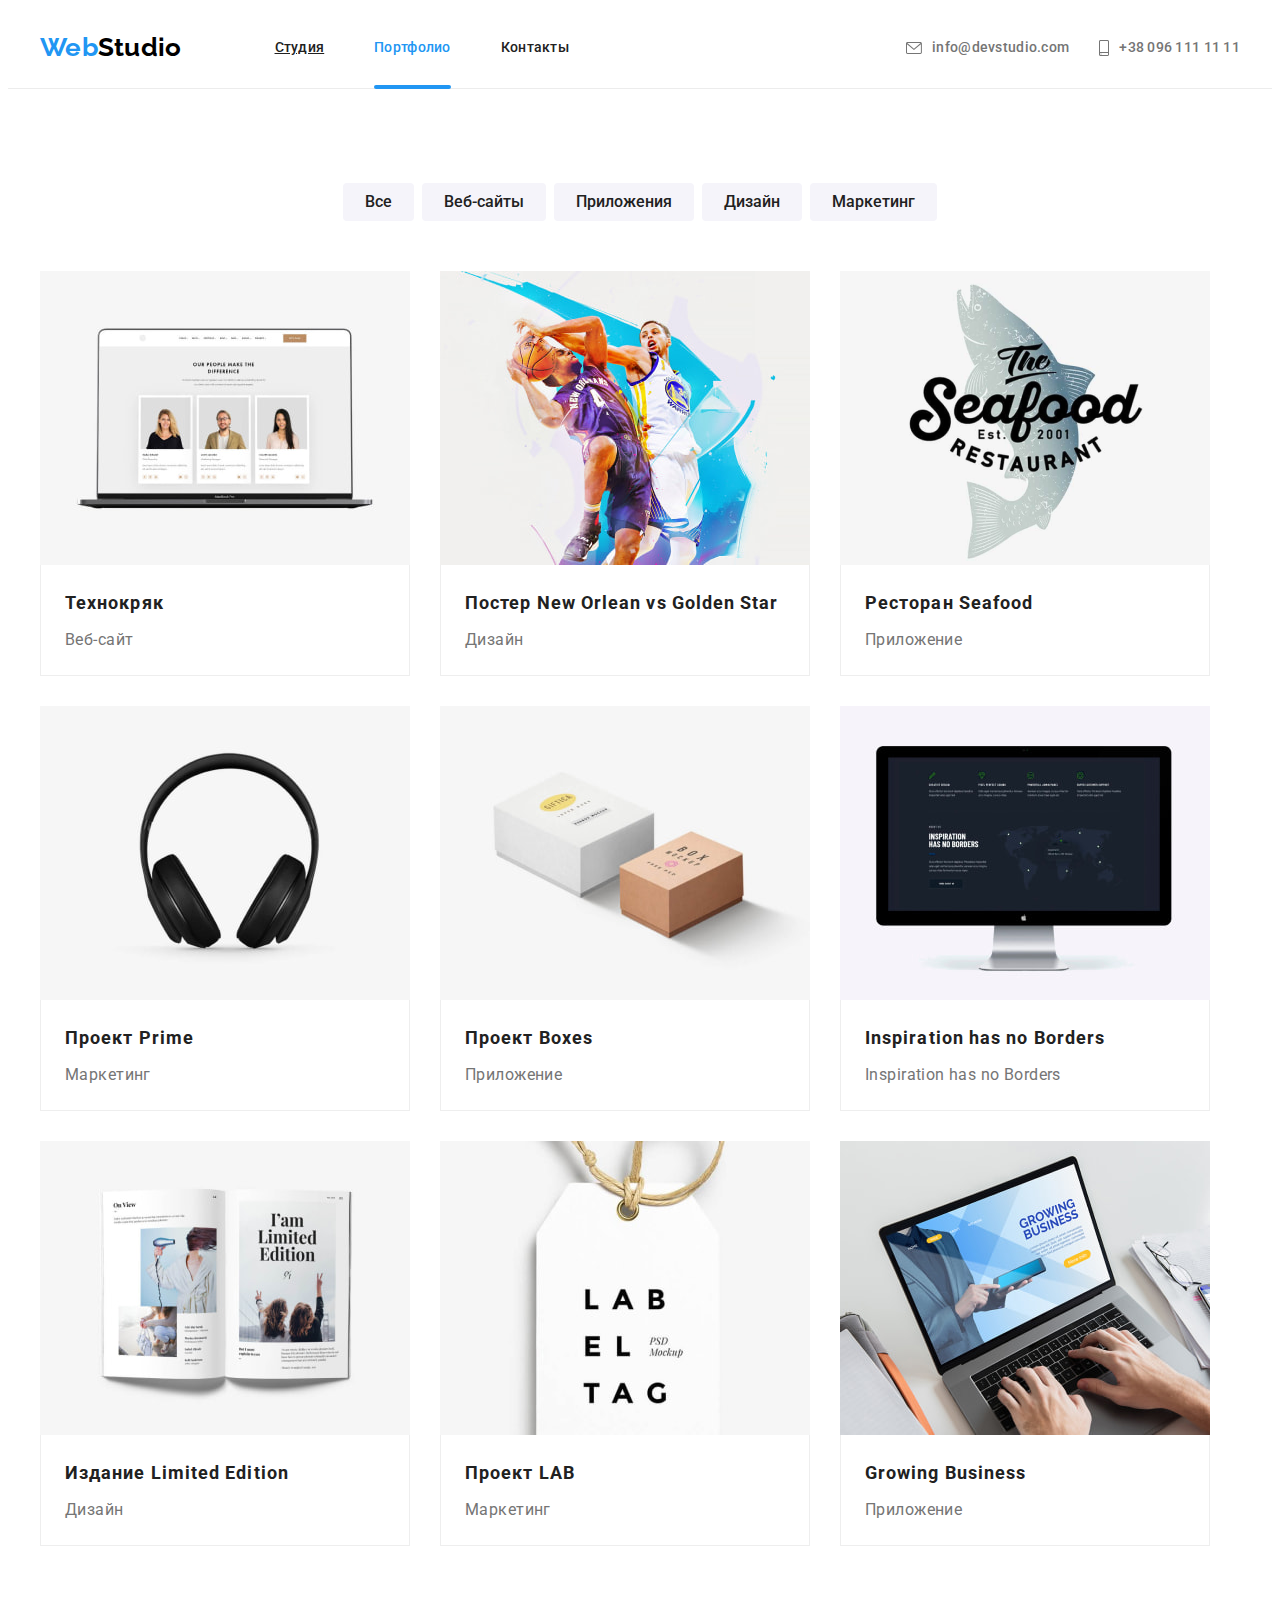
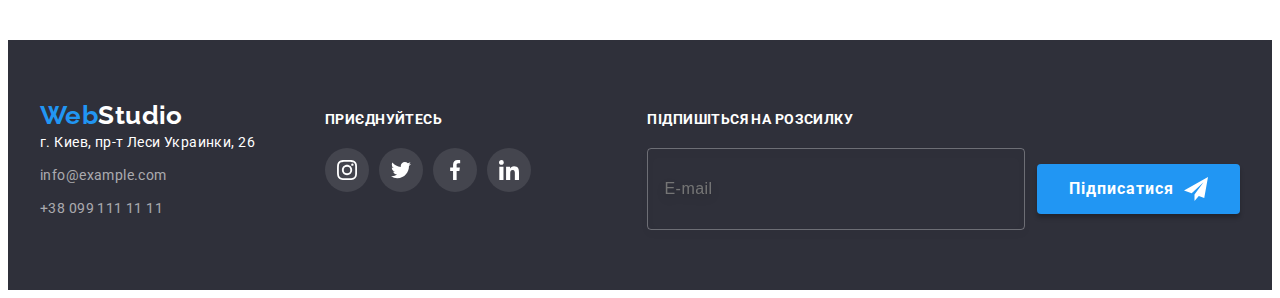
==== portfolio.html @ 0585914c "contact" ====
<!DOCTYPE html>
<html lang="ru">
  <head>
    <meta charset="UTF-8" />
    <meta http-equiv="X-UA-Compatible" content="IE=edge" />
    <meta name="viewport" content="width=device-width, initial-scale=1.0" />
    <link
      href="https://fonts.googleapis.com/css2?family=Raleway:wght@700&family=Roboto:wght@400;500;700;900&display=swap"
      rel="stylesheet"
    /><link rel="stylesheet" href="https://cdnjs.cloudflare.com/ajax/libs/modern-normalize/1.1.0/modern-normalize.min.css" integrity="sha512-wpPYUAdjBVSE4KJnH1VR1HeZfpl1ub8YT/NKx4PuQ5NmX2tKuGu6U/JRp5y+Y8XG2tV+wKQpNHVUX03MfMFn9Q==" crossorigin="anonymous" referrerpolicy="no-referrer" />
    <link rel="stylesheet" href="./css/main.min.css"/>
    <title>Портфолио</title>
  </head>
  <body>
    <!--шапка сайта-->
    <header class="header">
      <div class="header__containe container">
      <nav class="nav">
          <a href="index.html" class="logo">Web<span class="dark-logo">Studio</span></a>
  
          <ul class="list nav__list">
            <li class="nav__item">
              <a href="index.html" class="nav__link ">Студия</a>
            </li>

            <li class="nav__item">
              <a href="portfolio.html" class="nav__link link nav__link--active link">Портфолио</a>
            </li>
            <li class="nav__item">
              <a href="" class="nav__link link">Контакты</a>
            </li>
          </ul>
      </nav>
      <!--контакты-->
        <ul class="list contact">
              <li class="contact__item">
                <a href="mailto:info@devstudio.com" class="contact__link link">
                  <svg class="contact__icon mail-icon icon" width="16px" height="12px">
                      <use href="./images/icons.svg#envelope"></use>
                  </svg>
                  info@devstudio.com</a>
              </li>
              <li class="contact__item">
                <a href="tel:+380961111111" class="contact__link link">
                  <svg class="contact__icon tel-icon" width="10px" height="16px">
                      <use href="./images/icons.svg#smartphone"></use>
                  </svg>
                  +38 096 111 11 11</a>
              </li>
            </ul>
  </div>
  </header>
    <main>
      <!--меню портфолио-->
      <section class="section">
        <div class="container portfolio-container">
        <!--кнопки-->
        <ul class="list select-list">
          <li class="select-item">
            <button type="button" class="select-button">Все</button>
          </li>
          <li class="select-item">
            <button type="button" class="select-button">Веб-сайты</button>
          </li>
          <li class="select-item">
            <button type="button" class="select-button">Приложения</button>
          </li>
          <li class="select-item">
            <button type="button" class="select-button">Дизайн</button>
          </li>
          <li class="select-item">
            <button type="button" class="select-button">Маркетинг</button>
          </li>
        </ul>

        <!--скрытые заголовки-->
        <h1 class="visually-hidden">Примеры</h1>

        <!--примеры работ-->
        <ul class="list card-set portfolio-list">
          
          <li class="card-item">
             <a href="" class="link portfolio-link"> 

              <div class="portfolio-background">
            <img
              src="./images/technoquack.jpg"
              width="370"
              height="294"
              alt="веб сайт технокряк"
            />
            <div class="overlay">
              <p class="overlay-text">Ресурс предлагает комплексные предложения с разным уровнем функционала и сервисов. Все это позволит посетителю получить исчерпывающие сведения о компании или частном лице.</p>
            </div>
          </div>

            <div class="card-content">
            <h2 class="card-heading">Технокряк</h2>
            <p class="card-text">Веб-сайт</p>
          </div>
          </a>
          </li>

          <li class="card-item">
            <a href="" class="link portfolio-link"> 
              <div class="portfolio-background">
            <img
              src="./images/New-Orlean.jpg"
              width="370"
              height="294"
              alt="дизайн"
            />
            <div class="overlay">
              <p class="overlay-text">Ресурс предлагает комплексные предложения с разным уровнем функционала и сервисов. Все это позволит посетителю получить исчерпывающие сведения о компании или частном лице.</p>
            </div>
          </div>
            <div class="card-content">
            <h2 class="card-heading">Постер New Orlean vs Golden Star</h2>
            <p class="card-text">Дизайн</p>
            </div>
          </a>
          </li>

          <li class="card-item">
            <a href="" class="link portfolio-link">
              <div class="portfolio-background"> 
            <img
              src="./images/Seafood.png"
              width="370"
              height="294"
              alt="приложение"
            />
            <div class="overlay">
              <p class="overlay-text">Ресурс предлагает комплексные предложения с разным уровнем функционала и сервисов. Все это позволит посетителю получить исчерпывающие сведения о компании или частном лице.</p>
            </div>
          </div>
            <div class="card-content">
            <h2 class="card-heading">Ресторан Seafood</h2>
            <p class="card-text">Приложение</p>
          </div>
          </a>
          </li>

          <li class="card-item">
            <a href="" class="link portfolio-link">
              <div class="portfolio-background">
            <img
              src="./images/Prime.jpg"
              width="370"
              height="294"
              alt="проект-маркетинг"
            />
            <div class="overlay">
              <p class="overlay-text">Ресурс предлагает комплексные предложения с разным уровнем функционала и сервисов. Все это позволит посетителю получить исчерпывающие сведения о компании или частном лице.</p>
            </div>
          </div>
            <div class="card-content">
            <h2 class="card-heading">Проект Prime</h2>
            <p class="card-text">Маркетинг</p>
          </div>
          </a>
          </li>

          <li class="card-item">
            <a href="" class="link portfolio-link">
              <div class="portfolio-background">
            <img
              src="./images/Boxes.jpg"
              width="370"
              height="294"
              alt="дизан-проект"
            />
            <div class="overlay">
              <p class="overlay-text">Ресурс предлагает комплексные предложения с разным уровнем функционала и сервисов. Все это позволит посетителю получить исчерпывающие сведения о компании или частном лице.</p>
            </div>
          </div>
            <div class="card-content">
            <h2 class="card-heading">Проект Boxes</h2>
            <p class="card-text">Приложение</p>
          </div>
          </a>
          </li>

          <li class="card-item">
            <a href="" class="link portfolio-link">
              <div class="portfolio-background">
            <img
              src="./images/Inspiration.jpg"
              width="370"
              height="294"
              alt="веб-сайт"
            />
            <div class="overlay">
              <p class="overlay-text">Ресурс предлагает комплексные предложения с разным уровнем функционала и сервисов. Все это позволит посетителю получить исчерпывающие сведения о компании или частном лице.</p>
            </div>
          </div>
            <div class="card-content">
            <h2 class="card-heading">Inspiration has no Borders</h2>
            <p class="card-text">Inspiration has no Borders</p>
          </div>
          </a>
          </li>

          <li class="card-item">
            <a href="" class="link portfolio-link">
              <div class="portfolio-background">
            <img
              src="./images/Limited-Edition.jpg"
              width="370"
              height="294"
              alt="дизайн"
            />
            <div class="overlay">
              <p class="overlay-text">Ресурс предлагает комплексные предложения с разным уровнем функционала и сервисов. Все это позволит посетителю получить исчерпывающие сведения о компании или частном лице.</p>
            </div>
          </div>
            <div class="card-content">
            <h2 class="card-heading">Издание Limited Edition</h2>
            <p class="card-text">Дизайн</p>
          </div>
          </a>
          </li>

          <li class="card-item">
            <a href="" class="link portfolio-link">
              <div class="portfolio-background">
            <img
              src="./images/LAB.jpg"
              width="370"
              height="294"
              alt="маркетинг"
            />
            <div class="overlay">
              <p class="overlay-text">Ресурс предлагает комплексные предложения с разным уровнем функционала и сервисов. Все это позволит посетителю получить исчерпывающие сведения о компании или частном лице.</p>
            </div>
          </div>
            <div class="card-content">
            <h2 class="card-heading">Проект LAB</h2>
            <p class="card-text">Маркетинг</p>
          </div>
          </a>
          </li>

          <li class="card-item">
            <a href="" class="link portfolio-link">
              <div class="portfolio-background">
            <img
              src="./images/Business.jpg"
              width="370"
              height="294"
              alt="бизнес-план"
            />
            <div class="overlay">
              <p class="overlay-text">Ресурс предлагает комплексные предложения с разным уровнем функционала и сервисов. Все это позволит посетителю получить исчерпывающие сведения о компании или частном лице.</p>
            </div>
          </div>
            <div class="card-content">
            <h2 class="card-heading">Growing Business</h2>
            <p class="card-text">Приложение</p>
          </div>
          </a>
          </li>
        </ul>
      </div>
      
      </section>
    </main>
    <!--подвал-->
    <footer class="footer">
      <div class="container">
          <ul class="list footer__list">
              <li class="footer__item">
              <a href="index.html" class="logo">Web<span class="white">Studio</span></a>
      
      
              <address class="address">
                <ul class="list footer-contacts" id="contacts">
                  <li class="footer-contacts__item">
                    <a
                      href="https://goo.gl/maps/6LCePJ9uV5C26gQX8"
                      target="_blank"
                      rel="noreferrer noopener"
                      class="link footer-contacts__link street"
                    >
                      г. Киев, пр-т Леси Украинки, 26
                    </a>
                  </li>
                  <li class="footer-contacts__item">
                    <a href="mailto:info@example.com" class="link footer-contacts__link"
                      >info@example.com</a
                    >
                  </li>
                  <li class="footer-contacts__item">
                    <a href="tel:+380991111111" class="link footer-contacts__link"
                      >+38 099 111 11 11</a
                    >
                  </li>
                </ul>
              </address>
            </li>
      
          <li class="subscription footer__item">
              <h3 class="subscription__follow">приєднуйтесь</h3>
      
              <ul class="list social-list">
                <li class="social-list__item">
                  <a href="javascript:;" target="_blank" class="link social-link-icon">
                    <svg class="social-icon" width="20px" height="20px">
                      <use href="./images/icons.svg#instagram"></use>
                    </svg>
                  </a>
                </li>
      
                <li class="social-list__item">
                  <a href="javascript:;" target="_blank" class="link social-link-icon">
                    <svg class="social-icon" width="20px" height="20px">
                      <use href="./images/icons.svg#twitter"></use>
                    </svg>
                  </a>
                </li>
      
                <li class="social-list__item">
                  <a href="javascript:;" target="_blank" class="link social-link-icon">
                    <svg class="social-icon" width="20px" height="20px">
                      <use href="./images/icons.svg#facebook"></use>
                    </svg>
                  </a>
                </li>
      
                <li class="social-list__item">
                  <a href="javascript:;" target="_blank" class="link social-link-icon">
                    <svg class="social-icon" width="20px" height="20px">
                      <use href="./images/icons.svg#linkedin"></use>
                    </svg>
                  </a>
                </li>
              </ul>
            </li>
      <!--форма футер-->
      <li class="subscription footer__item">
        <p class="subscription__follow">Підпишіться на розсилку</p>
      
        <form class="subscribe-form">
          <input
            class="subscribe-form__input"
            type="email"
            name="email"
            id="email"
            placeholder="E-mail"
            required
          />
      
          <button type="button" class="hero-button">
            <span class="span-subscribe"> Підписатися</span>
            <svg class="social-icon" width="24px" height="24px">
              <use href="./images/icons.svg#icon-footer-send"></use>
            </svg>
          </button>
        </form>
      </li>
          </ul>
      </div>
      </footer>
  </body>
</html>
---- css/main.min.css ----
:root{--card-item: 1;--card-set-gap: 30px}.visually-hidden{position:absolute;white-space:nowrap;width:1px;height:1px;overflow:hidden;border:0;padding:0;clip:rect(0 0 0 0);-webkit-clip-path:inset(50%);clip-path:inset(50%);margin:-1px}body{color:#757575;font-family:"Roboto",sans-serif;font-style:normal;font-size:14px;letter-spacing:.03em;line-height:1.71}.no-scroll{overflow:hidden}h1,h2,h3,h4,p{margin:0}ul,ol{padding:0;margin:0}img{display:block;max-width:100%;height:auto}.link{text-decoration:none;color:currentColor}.list{list-style:none}.hero-button{min-width:200px;display:-webkit-box;display:-ms-flexbox;display:flex;-webkit-box-pack:center;-ms-flex-pack:center;justify-content:center;-webkit-box-align:center;-ms-flex-align:center;align-items:center;margin:0 auto;cursor:pointer;color:#fff;background-color:#2196f3;font-family:inherit;font-weight:700;font-size:16px;line-height:1.9;letter-spacing:.06em;border-radius:4px;-webkit-box-shadow:0px 4px 4px 0px rgba(0,0,0,.25);box-shadow:0px 4px 4px 0px rgba(0,0,0,.25);border:none;padding:10px 32px;-webkit-transition-property:color,background-color;transition-property:color,background-color;-webkit-transition-duration:250ms;transition-duration:250ms;-webkit-transition-timing-function:cubic-bezier(0.4, 0, 0.2, 1);transition-timing-function:cubic-bezier(0.4, 0, 0.2, 1)}.hero-button:hover,.hero-button:focus{background-color:#188ce8}.select-button{cursor:pointer;font-family:inherit;background-color:#f5f4fa;color:#212121;border:none;font-weight:500;font-size:16px;line-height:1.6;border-radius:4px;padding:6px 22px;-webkit-transition-property:color,background-color,-webkit-box-shadow;transition-property:color,background-color,-webkit-box-shadow;transition-property:color,background-color,box-shadow;transition-property:color,background-color,box-shadow,-webkit-box-shadow;-webkit-transition-duration:250ms;transition-duration:250ms;-webkit-transition-timing-function:cubic-bezier(0.4, 0, 0.2, 1);transition-timing-function:cubic-bezier(0.4, 0, 0.2, 1)}.select-button:hover,.select-button:focus{background-color:#2196f3;color:#fff}.select-list{display:-webkit-box;display:-ms-flexbox;display:flex;-webkit-box-pack:center;-ms-flex-pack:center;justify-content:center;gap:8px;margin-bottom:50px}.list.select-list{margin-bottom:50px}.select-button:hover,.select-button:focus{background-color:#2196f3;color:#fff;-webkit-box-shadow:0px 3px 1px rgba(0,0,0,.1),0px 1px 2px rgba(0,0,0,.08),0px 2px 2px rgba(0,0,0,.12);box-shadow:0px 3px 1px rgba(0,0,0,.1),0px 1px 2px rgba(0,0,0,.08),0px 2px 2px rgba(0,0,0,.12)}.card-set{gap:var(--card-set-gap);display:-webkit-box;display:-ms-flexbox;display:flex;-ms-flex-wrap:wrap;flex-wrap:wrap}@media screen and (min-width: 768px){.card-set{--card-item: 2}}@media screen and (min-width: 1200px){.card-set{--card-item: 3}}.card-set__item{-ms-flex-preferred-size:calc((100% - (var(--card-item) - 1)*var(--card-set-gap))/var(--card-item));flex-basis:calc((100% - (var(--card-item) - 1)*var(--card-set-gap))/var(--card-item))}.container{margin-left:auto;margin-right:auto;width:100%;padding-left:15px;padding-right:15px}@media screen and (min-width: 480px){.container{width:480px}}@media screen and (min-width: 768px){.container{width:768px}}@media screen and (min-width: 1200px){.container{width:1200px}}.footer.social-link-icon{fill:#fff}.logo{color:#2196f3;font-family:"Raleway",cursive;font-weight:700;font-size:26px;line-height:1.2;text-decoration:none;display:-webkit-box;display:-ms-flexbox;display:flex}.header .logo{margin-right:93px}.dark-logo{color:#000}.white{color:#fff}.register-checkbox:checked+.register-icon .register-icon-uncheck{opacity:1;-webkit-transition:opacity 500ms ease-out,visibility 500ms ease-out;transition:opacity 500ms ease-out,visibility 500ms ease-out}.register-icon-uncheck{-webkit-transition:fill 250ms cubic-bezier(0.4, 0, 0.2, 1);transition:fill 250ms cubic-bezier(0.4, 0, 0.2, 1)}.register-icon-check{opacity:0;visibility:hidden;-webkit-transition:opacity 500ms ease-out,visibility 500ms ease-out;transition:opacity 500ms ease-out,visibility 500ms ease-out}.register-checkbox:checked+.register-icon .register-icon-check{opacity:1;visibility:visible}.register-checkbox:hover+.register-icon .register-icon-uncheck,.register-checkbox:focus+.register-icon .register-icon-uncheck{fill:#2196f3}.close-btn:hover .modal-btn-icon,.close-btn:focus .modal-btn-icon{fill:#2196f3}.register-form-agreement-link{color:#2196f3}.backdrop.is-hidden{opacity:0;visibility:hidden;pointer-events:none}.backdrop{position:fixed;top:0;left:0;z-index:1000;display:-webkit-box;display:-ms-flexbox;display:flex;-webkit-box-align:center;-ms-flex-align:center;align-items:center;-webkit-box-pack:center;-ms-flex-pack:center;justify-content:center;width:100%;height:100%;background-color:rgba(0,0,0,.2);opacity:1;visibility:visible;pointer-events:initial;-webkit-transition:opacity 500ms ease-out,visibility 500ms ease-out;transition:opacity 500ms ease-out,visibility 500ms ease-out}.modal{position:relative;width:528px;height:581px;padding:40px;background-color:#fff;-webkit-box-shadow:0px 1px 3px rgba(0,0,0,.12),0px 1px 1px rgba(0,0,0,.14),0px 2px 1px rgba(0,0,0,.2);box-shadow:0px 1px 3px rgba(0,0,0,.12),0px 1px 1px rgba(0,0,0,.14),0px 2px 1px rgba(0,0,0,.2);border-radius:4px;-webkit-transition:-webkit-transform 500ms ease-out;transition:-webkit-transform 500ms ease-out;transition:transform 500ms ease-out;transition:transform 500ms ease-out, -webkit-transform 500ms ease-out}.backdrop.is-hidden .modal{-webkit-transform:scale(0);transform:scale(0)}.close-btn{position:absolute;top:8px;right:8px;display:-webkit-box;display:-ms-flexbox;display:flex;-webkit-box-pack:center;-ms-flex-pack:center;justify-content:center;-webkit-box-align:center;-ms-flex-align:center;align-items:center;width:30px;height:30px;padding:0;border-radius:50%;border:1px solid rgba(0,0,0,.1);background-color:rgba(0,0,0,0);cursor:pointer}.backdrop.is-hidden{opacity:0;visibility:hidden;pointer-events:none}.register-form-title{font-weight:700;line-height:1.15;text-align:center;color:#212121;margin-bottom:12px;font-size:20px}.form-label{font-size:12px;line-height:1.1666666667;letter-spacing:.01em;color:#757575;-webkit-box-orient:vertical;-webkit-box-direction:normal;-ms-flex-direction:column;flex-direction:column;gap:4px;margin-bottom:10px;display:-webkit-box;display:-ms-flexbox;display:flex}.form-fild{position:relative}.form-input{height:40px;width:100%;padding-left:42px;border-radius:4px;border:1px solid rgba(33,33,33,.2);outline:none;cursor:pointer;-webkit-transition-property:border;transition-property:border;-webkit-transition-duration:250ms;transition-duration:250ms;-webkit-transition-timing-function:cubic-bezier(0.4, 0, 0.2, 1);transition-timing-function:cubic-bezier(0.4, 0, 0.2, 1)}.form-input:hover,.form-input:focus{border:1px solid #2196f3}.form-input:hover+.form-icon,.form-input:focus+.form-icon{fill:#2196f3}.form-fild:hover input,.form-fild:focus input{border:1px solid #2196f3}.form-fild:focus-within .form-icon,.form-fild:hover .form-icon{fill:#2196f3}.form-icon{position:absolute;top:50%;left:16px;-webkit-transform:translateY(-50%);transform:translateY(-50%);-webkit-transition:fill 250ms cubic-bezier(0.4, 0, 0.2, 1);transition:fill 250ms cubic-bezier(0.4, 0, 0.2, 1)}.test{margin-bottom:20px}.form-fild-comment textarea{resize:none;width:100%;height:120px;border:1px solid rgba(33,33,33,.2);border-radius:4px}.form-fild-comment{display:-webkit-box;display:-ms-flexbox;display:flex;-webkit-box-orient:vertical;-webkit-box-direction:normal;-ms-flex-direction:column;flex-direction:column;text-align:left;-webkit-transition-property:border;transition-property:border;-webkit-transition-duration:250ms;transition-duration:250ms;-webkit-transition-timing-function:cubic-bezier(0.4, 0, 0.2, 1);transition-timing-function:cubic-bezier(0.4, 0, 0.2, 1)}.form-fild-comment:focus .call-back-comment,.form-fild-comment:hover .call-back-comment{border:1px solid #2196f3}.call-back-comment{padding:12px 16px}.form-fild-comment textarea::-webkit-input-placeholder{font-style:normal;font-weight:400;font-size:12px;line-height:1.16;letter-spacing:.01em;color:rgba(117,117,117,.5)}.form-fild-comment textarea::-moz-placeholder{font-style:normal;font-weight:400;font-size:12px;line-height:1.16;letter-spacing:.01em;color:rgba(117,117,117,.5)}.form-fild-comment textarea:-ms-input-placeholder{font-style:normal;font-weight:400;font-size:12px;line-height:1.16;letter-spacing:.01em;color:rgba(117,117,117,.5)}.form-fild-comment textarea::-ms-input-placeholder{font-style:normal;font-weight:400;font-size:12px;line-height:1.16;letter-spacing:.01em;color:rgba(117,117,117,.5)}.form-fild-comment textarea::placeholder{font-style:normal;font-weight:400;font-size:12px;line-height:1.16;letter-spacing:.01em;color:rgba(117,117,117,.5)}.register-form-agreement{display:-webkit-box;display:-ms-flexbox;display:flex;-webkit-box-align:center;-ms-flex-align:center;align-items:center;-webkit-box-pack:center;-ms-flex-pack:center;justify-content:center;gap:8px;margin-bottom:30px;cursor:pointer}.section{padding-top:94px;padding-bottom:94px}.nav{display:-webkit-box;display:-ms-flexbox;display:flex;-webkit-box-align:center;-ms-flex-align:center;align-items:center;color:#212121}.nav__list{display:-webkit-box;display:-ms-flexbox;display:flex;-webkit-box-align:center;-ms-flex-align:center;align-items:center;gap:50px}@media(max-width: 767.98px){.nav__list{display:none}}.nav__link{display:-webkit-box;display:-ms-flexbox;display:flex;color:#212121;padding-top:32px;padding-bottom:32px;-webkit-transition-property:color;transition-property:color;-webkit-transition-duration:250ms;transition-duration:250ms;-webkit-transition-timing-function:cubic-bezier(0.4, 0, 0.2, 1);transition-timing-function:cubic-bezier(0.4, 0, 0.2, 1)}.nav__link:hover,.nav__link:focus{color:#2196f3}.nav__link--active{color:#2196f3;position:relative}.nav__link--active::after{content:"";position:absolute;left:0;bottom:-1px;display:block;width:100%;height:4px;border-radius:2px;background-color:#2196f3}.social-list{display:-webkit-box;display:-ms-flexbox;display:flex;-webkit-box-align:center;-ms-flex-align:center;align-items:center;-webkit-box-pack:center;-ms-flex-pack:center;justify-content:center;gap:10px}.social-link-icon{display:-webkit-box;display:-ms-flexbox;display:flex;-webkit-box-pack:center;-ms-flex-pack:center;justify-content:center;-webkit-box-align:center;-ms-flex-align:center;align-items:center;border-radius:50%;background-color:rgba(255,255,255,.1);width:44px;height:44px;-webkit-transition-property:background-color;transition-property:background-color;-webkit-transition-duration:250ms;transition-duration:250ms;-webkit-transition-timing-function:cubic-bezier(0.4, 0, 0.2, 1);transition-timing-function:cubic-bezier(0.4, 0, 0.2, 1)}.footer .social-icon{fill:#fff}.social-icon{fill:#afb1b8;-webkit-transition-property:fill;transition-property:fill;-webkit-transition-duration:250ms;transition-duration:250ms;-webkit-transition-timing-function:cubic-bezier(0.4, 0, 0.2, 1);transition-timing-function:cubic-bezier(0.4, 0, 0.2, 1)}.social-link-icon:hover .social-icon,.social-link-icon:focus .social-icon{fill:#fff}.social-link-icon:hover,.social-link-icon:focus{background-color:#2196f3}.section-title{font-weight:700;font-size:36px;line-height:1.17;text-align:center;color:#212121;margin-bottom:50px}.footer-social-title{font-style:normal;font-weight:700;font-size:14px;line-height:1.14;letter-spacing:.03em;text-transform:uppercase;color:#fff;margin-bottom:20px}.contact{margin-left:auto}@media(max-width: 767.98px){.contact{display:none}}@media screen and (min-width: 1200px){.contact{display:-webkit-inline-box;display:-ms-inline-flexbox;display:inline-flex}}@media screen and (min-width: 1200px){.contact__item:not(:last-child){margin-right:var(--card-set-gap)}}@media(min-width: 768px)and (max-width: 1199.98px){.contact__item{margin-bottom:10px}}.contact__link{display:-webkit-box;display:-ms-flexbox;display:flex;margin-left:auto;-webkit-transition:color,250ms,cubic-bezier(0.4, 0, 0.2, 1),250ms;transition:color,250ms,cubic-bezier(0.4, 0, 0.2, 1),250ms}@media(max-width: 1199.98px){.contact__link{font-weight:500;font-size:12px;line-height:1.16;letter-spacing:.02em}}@media screen and (min-width: 1200px){.contact__link{padding-top:32px;padding-bottom:32px}}.contact__link:hover,.contact__link:focus{color:#2196f3}.contact__icon{display:block;content:"";-ms-flex-item-align:center;align-self:center;fill:currentColor;margin-right:10px}.header{font-weight:500;line-height:1.14;letter-spacing:.02em;border-bottom:1px solid #ececec}@media(max-width: 767.98px){.header{position:relative}}@media screen and (min-width: 768px){.header__containe{display:-webkit-box;display:-ms-flexbox;display:flex;-webkit-box-align:center;-ms-flex-align:center;align-items:center}}.we-do{padding-top:0}@media(max-width: 1199.98px){.we-do{display:none}}.we-do__list{--card-item: 3}.we-do-list__item{position:relative}.we-do-list__text{position:absolute;z-index:1;bottom:0;left:0;right:0;width:100%;display:-webkit-box;display:-ms-flexbox;display:flex;-webkit-box-align:center;-ms-flex-align:center;align-items:center;-webkit-box-pack:center;-ms-flex-pack:center;justify-content:center;padding:27px;background-color:rgba(47,48,58,.8)}.we-do-list__title{line-height:1.14;font-weight:700;text-align:center;text-transform:uppercase;color:#fff}.about__card-icon{display:-webkit-box;display:-ms-flexbox;display:flex;padding:25px 100px;border-radius:4px;background-color:#f5f4fa;margin-bottom:var(--card-set-gap);-webkit-box-align:center;-ms-flex-align:center;align-items:center;-webkit-box-pack:center;-ms-flex-pack:center;justify-content:center;border:none}.about__list{display:-webkit-box;display:-ms-flexbox;display:flex;-ms-flex-wrap:wrap;flex-wrap:wrap;gap:30px}@media screen and (min-width: 768px){.about__list{--card-item: 2}}@media screen and (min-width: 1200px){.about__list{--card-item: 4}}@media screen and (min-width: 478px){.about__item{width:450px}}@media screen and (min-width: 768px){.about__item{width:354px}}@media screen and (min-width: 1200px){.about__item{width:270px}}.about__title{font-weight:700;font-size:14px;line-height:1.14;text-transform:uppercase;color:#212121;margin-bottom:10px;letter-spacing:.03em}@media(max-width: 767.98px){.about__title{text-align:center}}.about__text{font-weight:400;letter-spacing:.03em;line-height:1.7}.card-text{font-size:16px;line-height:1.88}.card-heading{font-style:normal;font-weight:700;font-size:18px;line-height:2;letter-spacing:.06em;color:#212121;margin-bottom:4px}.card-content{padding:20px 24px;border:1px solid #eee;border-top:none}.clients__list{--card-item: 6}@media screen and (min-width: 478px){.clients__list{--card-item: 2}}@media screen and (min-width: 768px){.clients__list{--card-item: 3}}.clients__link{cursor:pointer;display:-webkit-box;display:-ms-flexbox;display:flex;-webkit-box-pack:center;-ms-flex-pack:center;justify-content:center;-webkit-box-align:center;-ms-flex-align:center;align-items:center;height:92px;padding:16px;border:1px solid #afb1b8;fill:#afb1b8;border-radius:4px;-webkit-transition-property:border,fill;transition-property:border,fill;-webkit-transition-duration:250ms;transition-duration:250ms;-webkit-transition-timing-function:cubic-bezier(0.4, 0, 0.2, 1);transition-timing-function:cubic-bezier(0.4, 0, 0.2, 1)}@media screen and (min-width: 478px){.clients__link{width:210px}}@media screen and (min-width: 768px){.clients__link{width:226px}}@media screen and (min-width: 1200px){.clients__link{width:170px}}.clients__link:hover,.clients__link:focus{border:1px solid #2196f3;fill:#2196f3}.footer{background-color:#2f303a;padding-top:60px;padding-bottom:60px}.footer.social-link-icon{color:#fff;-webkit-transition:background-color 250ms cubic-bezier(0.4, 0, 0.2, 1);transition:background-color 250ms cubic-bezier(0.4, 0, 0.2, 1)}@media(max-width: 767.98px){.footer{text-align:center}}@media screen and (max-width: 767px){.footer__list{display:-webkit-box;display:-ms-flexbox;display:flex;-webkit-box-orient:vertical;-webkit-box-direction:normal;-ms-flex-direction:column;flex-direction:column;gap:60px}}@media(min-width: 768px)and (max-width: 1199.98px){.footer__list{display:-webkit-box;display:-ms-flexbox;display:flex;-ms-flex-wrap:wrap;flex-wrap:wrap;-webkit-box-orient:horizontal;-webkit-box-direction:normal;-ms-flex-direction:row;flex-direction:row;gap:60px;-webkit-box-pack:center;-ms-flex-pack:center;justify-content:center}}@media screen and (min-width: 1200px){.footer__list{display:-webkit-box;display:-ms-flexbox;display:flex;gap:70px;-webkit-box-align:baseline;-ms-flex-align:baseline;align-items:baseline}}@media screen and (min-width: 1200px){.footer__item:last-child{margin-left:auto}}.footer__logo{margin-bottom:20px;display:-webkit-box;display:-ms-flexbox;display:flex}@media(max-width: 1199.98px){.footer__logo{-webkit-box-pack:center;-ms-flex-pack:center;justify-content:center;margin-right:0}}.address{color:rgba(255,255,255,.6);font-style:inherit}.street{font-style:normal;color:#fff}.street:hover,.street:focus{color:#2196f3}@media(min-width: 768px)and (max-width: 1199.98px){.footer-contacts{text-align:center}}.footer-contacts__item:not(:last-child){margin-bottom:9px}.footer-contacts__link{-webkit-transition:color 250ms cubic-bezier(0.4, 0, 0.2, 1);transition:color 250ms cubic-bezier(0.4, 0, 0.2, 1)}.footer-contacts__link:hover,.footer-contacts__link:focus{color:#2196f3}.subscription__follow{display:block;font-style:normal;font-weight:700;font-size:14px;line-height:1.14;letter-spacing:.03em;text-transform:uppercase;color:#fff;margin-bottom:20px}@media(max-width: 1199.98px){.subscription__follow{text-align:center}}.subscribe-form{display:block;-webkit-box-align:center;-ms-flex-align:center;align-items:center}@media screen and (min-width: 1200px){.subscribe-form{display:-webkit-box;display:-ms-flexbox;display:flex}}.subscribe-form__input{height:50px;font-weight:400;font-size:16px;line-height:1.25;-webkit-box-align:center;-ms-flex-align:center;align-items:center;letter-spacing:.03em;color:#fff;padding-top:15px;padding-left:16px;padding-bottom:15px;border:none;border:1px solid rgba(255,255,255,.3);-webkit-filter:drop-shadow(0px 4px 4px rgba(0, 0, 0, 0.15));filter:drop-shadow(0px 4px 4px rgba(0, 0, 0, 0.15));border-radius:4px;background-color:inherit;-webkit-transition:border-color 250ms cubic-bezier(0.4, 0, 0.2, 1);transition:border-color 250ms cubic-bezier(0.4, 0, 0.2, 1);border-radius:4px;transition:border-color 250ms cubic-bezier(0.4, 0, 0.2, 1)}@media screen and (min-width: 480px){.subscribe-form__input{width:100%;margin-bottom:20px}}@media screen and (min-width: 480px){.subscribe-form__input{width:450px;margin-bottom:20px}}@media(min-width: 768px)and (max-width: 1199.98px){.subscribe-form__input{width:450px}}@media screen and (min-width: 1200px){.subscribe-form__input{width:358px;margin-bottom:0;margin-right:12px}}.subscribe-form__input:hover,.subscribe-form__input:focus{border-color:#2196f3}.subscribe-form__icon{display:block;margin-left:10px}.span-subscribe{margin-right:10px}.header{font-weight:500;line-height:1.14;letter-spacing:.02em;border-bottom:1px solid #ececec}@media(max-width: 767.98px){.header{position:relative}}@media screen and (min-width: 768px){.header__containe{display:-webkit-box;display:-ms-flexbox;display:flex;-webkit-box-align:center;-ms-flex-align:center;align-items:center}}.hero{max-width:1600px;margin-left:auto;margin-right:auto;display:-webkit-box;display:-ms-flexbox;display:flex;background-color:#2f303a;padding-top:200px;padding-bottom:200px;text-align:center;background-image:-webkit-gradient(linear, left top, right top, from(rgba(47, 48, 58, 0.4)), to(rgba(47, 48, 58, 0.4))),url(../images/header-photo.jpg);background-image:linear-gradient(to right, rgba(47, 48, 58, 0.4), rgba(47, 48, 58, 0.4)),url(../images/header-photo.jpg);background-repeat:no-repeat;background-position:center;background-size:cover}.hero-title{color:#fff;font-weight:900;font-size:44px;text-transform:uppercase;line-height:1.4;text-align:center;letter-spacing:.06em;max-width:696px;margin-left:auto;margin-right:auto;margin-bottom:30px}.portfolio-link{display:-webkit-box;display:-ms-flexbox;display:flex;-webkit-box-orient:vertical;-webkit-box-direction:normal;-ms-flex-direction:column;flex-direction:column;-webkit-transition-property:-webkit-box-shadow;transition-property:-webkit-box-shadow;transition-property:box-shadow;transition-property:box-shadow, -webkit-box-shadow;-webkit-transition-duration:250ms;transition-duration:250ms;-webkit-transition-timing-function:cubic-bezier(0.4, 0, 0.2, 1);transition-timing-function:cubic-bezier(0.4, 0, 0.2, 1)}.portfolio-link:hover,.portfolio-link:focus{-webkit-box-shadow:0px 1px 1px rgba(0,0,0,.12),0px 4px 4px rgba(0,0,0,.06),1px 4px 6px rgba(0,0,0,.16);box-shadow:0px 1px 1px rgba(0,0,0,.12),0px 4px 4px rgba(0,0,0,.06),1px 4px 6px rgba(0,0,0,.16)}.portfolio-list{--card-item: 3}.portfolio-background{position:relative;overflow:hidden;-webkit-transition-duration:250ms;transition-duration:250ms;-webkit-transition-timing-function:cubic-bezier(0.4, 0, 0.2, 1);transition-timing-function:cubic-bezier(0.4, 0, 0.2, 1)}.overlay{position:absolute;top:0;left:0;display:-webkit-box;display:-ms-flexbox;display:flex;-webkit-box-align:center;-ms-flex-align:center;align-items:center;-webkit-box-pack:center;-ms-flex-pack:center;justify-content:center;width:100%;height:100%;line-height:1.6;font-size:18px;color:#fff;padding:63px 24px;-webkit-transform:translateY(100%);transform:translateY(100%);background-color:rgba(33,150,243,.9);-webkit-transition:-webkit-transform 500ms ease-in-out;transition:-webkit-transform 500ms ease-in-out;transition:transform 500ms ease-in-out;transition:transform 500ms ease-in-out, -webkit-transform 500ms ease-in-out}.portfolio-link:hover .overlay,.portfolio-link:focus .overlay{-webkit-transform:translateY(0%);transform:translateY(0%)}.team{background-color:#f5f4fa}@media screen and (min-width: 768px){.team__list{--card-item: 2}}@media screen and (min-width: 1200px){.team__list{--card-item: 4}}.team__item{background-color:#fff;border-radius:0px 0px 4px 4px;-webkit-box-shadow:0px 1px 3px rgba(0,0,0,.12),0px 1px 1px rgba(0,0,0,.14),0px 2px 1px rgba(0,0,0,.2);box-shadow:0px 1px 3px rgba(0,0,0,.12),0px 1px 1px rgba(0,0,0,.14),0px 2px 1px rgba(0,0,0,.2)}.team__content{padding:30px}.team__title{font-weight:500;letter-spacing:.03em;color:#000;margin-bottom:10px}.team__title,.team__text{font-size:16px;line-height:1.19;text-align:center;letter-spacing:.03em}.team__text{margin-bottom:16px}/*# sourceMappingURL=main.min.css.map */
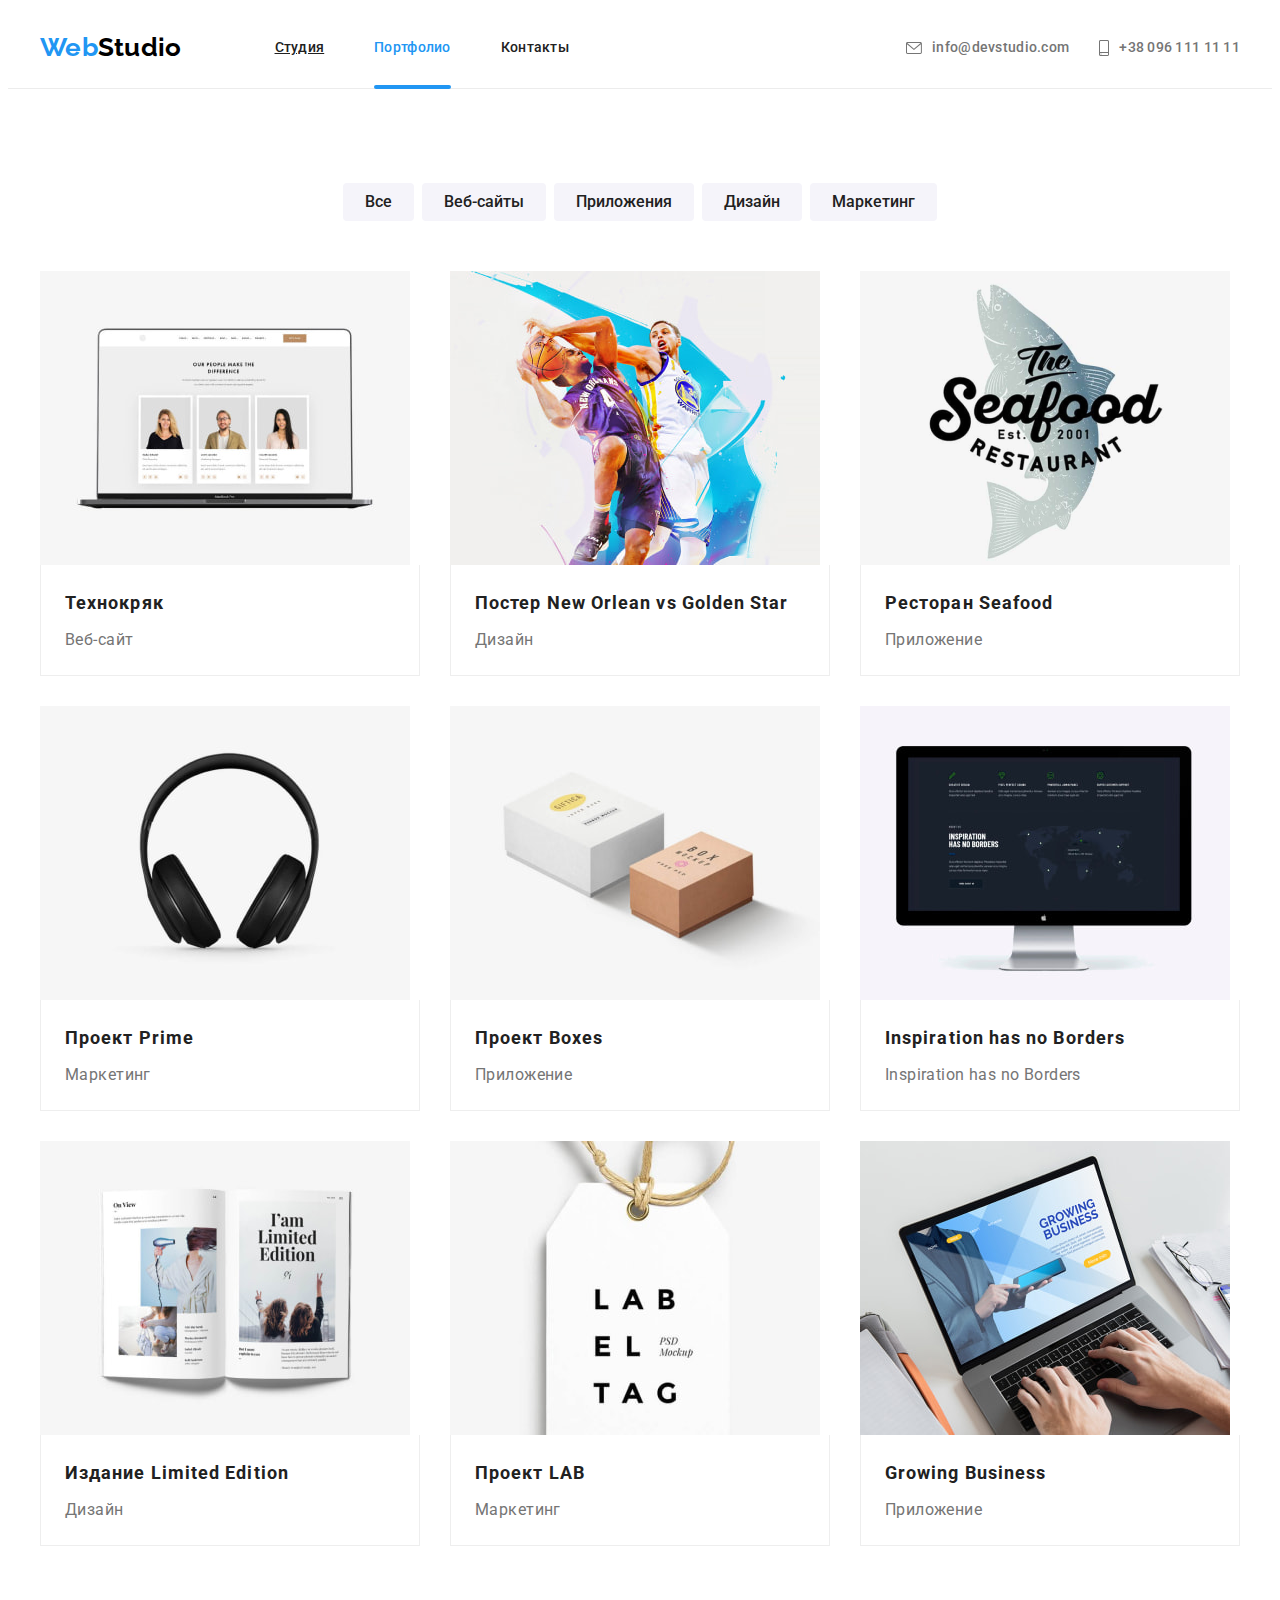
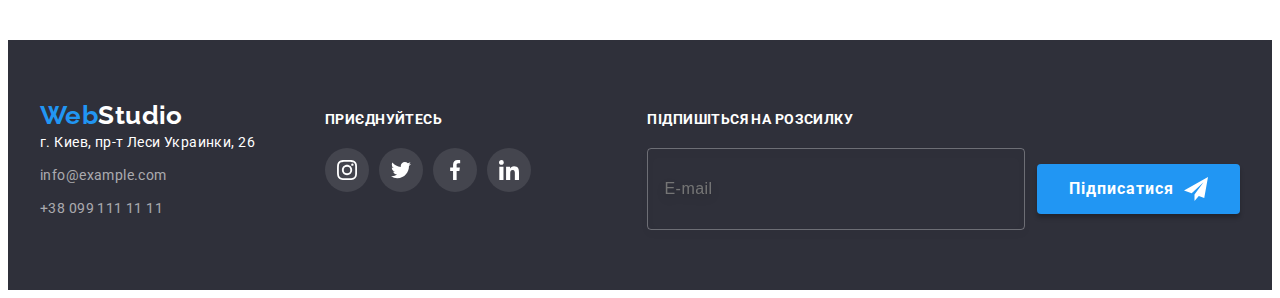
==== commit a9ae8071: "button" ====
--- a/portfolio.html
+++ b/portfolio.html
@@ -30,6 +30,28 @@
               <a href="" class="nav__link link">Контакты</a>
             </li>
           </ul>
+<!--кнопка-->
+<button
+type="button"
+class="menu-button"
+aria-expanded="false"
+aria-controls="menu-container"
+data-menu-button
+>
+<svg
+  class="menu-button__icon"
+  width="40"
+  height="40"
+  aria-label="мобильное выпадающее меню"
+>
+  <use class="icon-menu" href="./images/icons.svg#icon-menu"></use>
+  <use class="icon-cross" href="./images/icons.svg#icon-cross"></use>
+</svg>
+</button>
+
+
+
+
       </nav>
       <!--контакты-->
         <ul class="list contact">
--- a/css/main.min.css
+++ b/css/main.min.css
@@ -1 +1 @@
-:root{--card-item: 1;--card-set-gap: 30px}.visually-hidden{position:absolute;white-space:nowrap;width:1px;height:1px;overflow:hidden;border:0;padding:0;clip:rect(0 0 0 0);-webkit-clip-path:inset(50%);clip-path:inset(50%);margin:-1px}body{color:#757575;font-family:"Roboto",sans-serif;font-style:normal;font-size:14px;letter-spacing:.03em;line-height:1.71}.no-scroll{overflow:hidden}h1,h2,h3,h4,p{margin:0}ul,ol{padding:0;margin:0}img{display:block;max-width:100%;height:auto}.link{text-decoration:none;color:currentColor}.list{list-style:none}.hero-button{min-width:200px;display:-webkit-box;display:-ms-flexbox;display:flex;-webkit-box-pack:center;-ms-flex-pack:center;justify-content:center;-webkit-box-align:center;-ms-flex-align:center;align-items:center;margin:0 auto;cursor:pointer;color:#fff;background-color:#2196f3;font-family:inherit;font-weight:700;font-size:16px;line-height:1.9;letter-spacing:.06em;border-radius:4px;-webkit-box-shadow:0px 4px 4px 0px rgba(0,0,0,.25);box-shadow:0px 4px 4px 0px rgba(0,0,0,.25);border:none;padding:10px 32px;-webkit-transition-property:color,background-color;transition-property:color,background-color;-webkit-transition-duration:250ms;transition-duration:250ms;-webkit-transition-timing-function:cubic-bezier(0.4, 0, 0.2, 1);transition-timing-function:cubic-bezier(0.4, 0, 0.2, 1)}.hero-button:hover,.hero-button:focus{background-color:#188ce8}.select-button{cursor:pointer;font-family:inherit;background-color:#f5f4fa;color:#212121;border:none;font-weight:500;font-size:16px;line-height:1.6;border-radius:4px;padding:6px 22px;-webkit-transition-property:color,background-color,-webkit-box-shadow;transition-property:color,background-color,-webkit-box-shadow;transition-property:color,background-color,box-shadow;transition-property:color,background-color,box-shadow,-webkit-box-shadow;-webkit-transition-duration:250ms;transition-duration:250ms;-webkit-transition-timing-function:cubic-bezier(0.4, 0, 0.2, 1);transition-timing-function:cubic-bezier(0.4, 0, 0.2, 1)}.select-button:hover,.select-button:focus{background-color:#2196f3;color:#fff}.select-list{display:-webkit-box;display:-ms-flexbox;display:flex;-webkit-box-pack:center;-ms-flex-pack:center;justify-content:center;gap:8px;margin-bottom:50px}.list.select-list{margin-bottom:50px}.select-button:hover,.select-button:focus{background-color:#2196f3;color:#fff;-webkit-box-shadow:0px 3px 1px rgba(0,0,0,.1),0px 1px 2px rgba(0,0,0,.08),0px 2px 2px rgba(0,0,0,.12);box-shadow:0px 3px 1px rgba(0,0,0,.1),0px 1px 2px rgba(0,0,0,.08),0px 2px 2px rgba(0,0,0,.12)}.card-set{gap:var(--card-set-gap);display:-webkit-box;display:-ms-flexbox;display:flex;-ms-flex-wrap:wrap;flex-wrap:wrap}@media screen and (min-width: 768px){.card-set{--card-item: 2}}@media screen and (min-width: 1200px){.card-set{--card-item: 3}}.card-set__item{-ms-flex-preferred-size:calc((100% - (var(--card-item) - 1)*var(--card-set-gap))/var(--card-item));flex-basis:calc((100% - (var(--card-item) - 1)*var(--card-set-gap))/var(--card-item))}.container{margin-left:auto;margin-right:auto;width:100%;padding-left:15px;padding-right:15px}@media screen and (min-width: 480px){.container{width:480px}}@media screen and (min-width: 768px){.container{width:768px}}@media screen and (min-width: 1200px){.container{width:1200px}}.footer.social-link-icon{fill:#fff}.logo{color:#2196f3;font-family:"Raleway",cursive;font-weight:700;font-size:26px;line-height:1.2;text-decoration:none;display:-webkit-box;display:-ms-flexbox;display:flex}.header .logo{margin-right:93px}.dark-logo{color:#000}.white{color:#fff}.register-checkbox:checked+.register-icon .register-icon-uncheck{opacity:1;-webkit-transition:opacity 500ms ease-out,visibility 500ms ease-out;transition:opacity 500ms ease-out,visibility 500ms ease-out}.register-icon-uncheck{-webkit-transition:fill 250ms cubic-bezier(0.4, 0, 0.2, 1);transition:fill 250ms cubic-bezier(0.4, 0, 0.2, 1)}.register-icon-check{opacity:0;visibility:hidden;-webkit-transition:opacity 500ms ease-out,visibility 500ms ease-out;transition:opacity 500ms ease-out,visibility 500ms ease-out}.register-checkbox:checked+.register-icon .register-icon-check{opacity:1;visibility:visible}.register-checkbox:hover+.register-icon .register-icon-uncheck,.register-checkbox:focus+.register-icon .register-icon-uncheck{fill:#2196f3}.close-btn:hover .modal-btn-icon,.close-btn:focus .modal-btn-icon{fill:#2196f3}.register-form-agreement-link{color:#2196f3}.backdrop.is-hidden{opacity:0;visibility:hidden;pointer-events:none}.backdrop{position:fixed;top:0;left:0;z-index:1000;display:-webkit-box;display:-ms-flexbox;display:flex;-webkit-box-align:center;-ms-flex-align:center;align-items:center;-webkit-box-pack:center;-ms-flex-pack:center;justify-content:center;width:100%;height:100%;background-color:rgba(0,0,0,.2);opacity:1;visibility:visible;pointer-events:initial;-webkit-transition:opacity 500ms ease-out,visibility 500ms ease-out;transition:opacity 500ms ease-out,visibility 500ms ease-out}.modal{position:relative;width:528px;height:581px;padding:40px;background-color:#fff;-webkit-box-shadow:0px 1px 3px rgba(0,0,0,.12),0px 1px 1px rgba(0,0,0,.14),0px 2px 1px rgba(0,0,0,.2);box-shadow:0px 1px 3px rgba(0,0,0,.12),0px 1px 1px rgba(0,0,0,.14),0px 2px 1px rgba(0,0,0,.2);border-radius:4px;-webkit-transition:-webkit-transform 500ms ease-out;transition:-webkit-transform 500ms ease-out;transition:transform 500ms ease-out;transition:transform 500ms ease-out, -webkit-transform 500ms ease-out}.backdrop.is-hidden .modal{-webkit-transform:scale(0);transform:scale(0)}.close-btn{position:absolute;top:8px;right:8px;display:-webkit-box;display:-ms-flexbox;display:flex;-webkit-box-pack:center;-ms-flex-pack:center;justify-content:center;-webkit-box-align:center;-ms-flex-align:center;align-items:center;width:30px;height:30px;padding:0;border-radius:50%;border:1px solid rgba(0,0,0,.1);background-color:rgba(0,0,0,0);cursor:pointer}.backdrop.is-hidden{opacity:0;visibility:hidden;pointer-events:none}.register-form-title{font-weight:700;line-height:1.15;text-align:center;color:#212121;margin-bottom:12px;font-size:20px}.form-label{font-size:12px;line-height:1.1666666667;letter-spacing:.01em;color:#757575;-webkit-box-orient:vertical;-webkit-box-direction:normal;-ms-flex-direction:column;flex-direction:column;gap:4px;margin-bottom:10px;display:-webkit-box;display:-ms-flexbox;display:flex}.form-fild{position:relative}.form-input{height:40px;width:100%;padding-left:42px;border-radius:4px;border:1px solid rgba(33,33,33,.2);outline:none;cursor:pointer;-webkit-transition-property:border;transition-property:border;-webkit-transition-duration:250ms;transition-duration:250ms;-webkit-transition-timing-function:cubic-bezier(0.4, 0, 0.2, 1);transition-timing-function:cubic-bezier(0.4, 0, 0.2, 1)}.form-input:hover,.form-input:focus{border:1px solid #2196f3}.form-input:hover+.form-icon,.form-input:focus+.form-icon{fill:#2196f3}.form-fild:hover input,.form-fild:focus input{border:1px solid #2196f3}.form-fild:focus-within .form-icon,.form-fild:hover .form-icon{fill:#2196f3}.form-icon{position:absolute;top:50%;left:16px;-webkit-transform:translateY(-50%);transform:translateY(-50%);-webkit-transition:fill 250ms cubic-bezier(0.4, 0, 0.2, 1);transition:fill 250ms cubic-bezier(0.4, 0, 0.2, 1)}.test{margin-bottom:20px}.form-fild-comment textarea{resize:none;width:100%;height:120px;border:1px solid rgba(33,33,33,.2);border-radius:4px}.form-fild-comment{display:-webkit-box;display:-ms-flexbox;display:flex;-webkit-box-orient:vertical;-webkit-box-direction:normal;-ms-flex-direction:column;flex-direction:column;text-align:left;-webkit-transition-property:border;transition-property:border;-webkit-transition-duration:250ms;transition-duration:250ms;-webkit-transition-timing-function:cubic-bezier(0.4, 0, 0.2, 1);transition-timing-function:cubic-bezier(0.4, 0, 0.2, 1)}.form-fild-comment:focus .call-back-comment,.form-fild-comment:hover .call-back-comment{border:1px solid #2196f3}.call-back-comment{padding:12px 16px}.form-fild-comment textarea::-webkit-input-placeholder{font-style:normal;font-weight:400;font-size:12px;line-height:1.16;letter-spacing:.01em;color:rgba(117,117,117,.5)}.form-fild-comment textarea::-moz-placeholder{font-style:normal;font-weight:400;font-size:12px;line-height:1.16;letter-spacing:.01em;color:rgba(117,117,117,.5)}.form-fild-comment textarea:-ms-input-placeholder{font-style:normal;font-weight:400;font-size:12px;line-height:1.16;letter-spacing:.01em;color:rgba(117,117,117,.5)}.form-fild-comment textarea::-ms-input-placeholder{font-style:normal;font-weight:400;font-size:12px;line-height:1.16;letter-spacing:.01em;color:rgba(117,117,117,.5)}.form-fild-comment textarea::placeholder{font-style:normal;font-weight:400;font-size:12px;line-height:1.16;letter-spacing:.01em;color:rgba(117,117,117,.5)}.register-form-agreement{display:-webkit-box;display:-ms-flexbox;display:flex;-webkit-box-align:center;-ms-flex-align:center;align-items:center;-webkit-box-pack:center;-ms-flex-pack:center;justify-content:center;gap:8px;margin-bottom:30px;cursor:pointer}.section{padding-top:94px;padding-bottom:94px}.nav{display:-webkit-box;display:-ms-flexbox;display:flex;-webkit-box-align:center;-ms-flex-align:center;align-items:center;color:#212121}.nav__list{display:-webkit-box;display:-ms-flexbox;display:flex;-webkit-box-align:center;-ms-flex-align:center;align-items:center;gap:50px}@media(max-width: 767.98px){.nav__list{display:none}}.nav__link{display:-webkit-box;display:-ms-flexbox;display:flex;color:#212121;padding-top:32px;padding-bottom:32px;-webkit-transition-property:color;transition-property:color;-webkit-transition-duration:250ms;transition-duration:250ms;-webkit-transition-timing-function:cubic-bezier(0.4, 0, 0.2, 1);transition-timing-function:cubic-bezier(0.4, 0, 0.2, 1)}.nav__link:hover,.nav__link:focus{color:#2196f3}.nav__link--active{color:#2196f3;position:relative}.nav__link--active::after{content:"";position:absolute;left:0;bottom:-1px;display:block;width:100%;height:4px;border-radius:2px;background-color:#2196f3}.social-list{display:-webkit-box;display:-ms-flexbox;display:flex;-webkit-box-align:center;-ms-flex-align:center;align-items:center;-webkit-box-pack:center;-ms-flex-pack:center;justify-content:center;gap:10px}.social-link-icon{display:-webkit-box;display:-ms-flexbox;display:flex;-webkit-box-pack:center;-ms-flex-pack:center;justify-content:center;-webkit-box-align:center;-ms-flex-align:center;align-items:center;border-radius:50%;background-color:rgba(255,255,255,.1);width:44px;height:44px;-webkit-transition-property:background-color;transition-property:background-color;-webkit-transition-duration:250ms;transition-duration:250ms;-webkit-transition-timing-function:cubic-bezier(0.4, 0, 0.2, 1);transition-timing-function:cubic-bezier(0.4, 0, 0.2, 1)}.footer .social-icon{fill:#fff}.social-icon{fill:#afb1b8;-webkit-transition-property:fill;transition-property:fill;-webkit-transition-duration:250ms;transition-duration:250ms;-webkit-transition-timing-function:cubic-bezier(0.4, 0, 0.2, 1);transition-timing-function:cubic-bezier(0.4, 0, 0.2, 1)}.social-link-icon:hover .social-icon,.social-link-icon:focus .social-icon{fill:#fff}.social-link-icon:hover,.social-link-icon:focus{background-color:#2196f3}.section-title{font-weight:700;font-size:36px;line-height:1.17;text-align:center;color:#212121;margin-bottom:50px}.footer-social-title{font-style:normal;font-weight:700;font-size:14px;line-height:1.14;letter-spacing:.03em;text-transform:uppercase;color:#fff;margin-bottom:20px}.contact{margin-left:auto}@media(max-width: 767.98px){.contact{display:none}}@media screen and (min-width: 1200px){.contact{display:-webkit-inline-box;display:-ms-inline-flexbox;display:inline-flex}}@media screen and (min-width: 1200px){.contact__item:not(:last-child){margin-right:var(--card-set-gap)}}@media(min-width: 768px)and (max-width: 1199.98px){.contact__item{margin-bottom:10px}}.contact__link{display:-webkit-box;display:-ms-flexbox;display:flex;margin-left:auto;-webkit-transition:color,250ms,cubic-bezier(0.4, 0, 0.2, 1),250ms;transition:color,250ms,cubic-bezier(0.4, 0, 0.2, 1),250ms}@media(max-width: 1199.98px){.contact__link{font-weight:500;font-size:12px;line-height:1.16;letter-spacing:.02em}}@media screen and (min-width: 1200px){.contact__link{padding-top:32px;padding-bottom:32px}}.contact__link:hover,.contact__link:focus{color:#2196f3}.contact__icon{display:block;content:"";-ms-flex-item-align:center;align-self:center;fill:currentColor;margin-right:10px}.header{font-weight:500;line-height:1.14;letter-spacing:.02em;border-bottom:1px solid #ececec}@media(max-width: 767.98px){.header{position:relative}}@media screen and (min-width: 768px){.header__containe{display:-webkit-box;display:-ms-flexbox;display:flex;-webkit-box-align:center;-ms-flex-align:center;align-items:center}}.we-do{padding-top:0}@media(max-width: 1199.98px){.we-do{display:none}}.we-do__list{--card-item: 3}.we-do-list__item{position:relative}.we-do-list__text{position:absolute;z-index:1;bottom:0;left:0;right:0;width:100%;display:-webkit-box;display:-ms-flexbox;display:flex;-webkit-box-align:center;-ms-flex-align:center;align-items:center;-webkit-box-pack:center;-ms-flex-pack:center;justify-content:center;padding:27px;background-color:rgba(47,48,58,.8)}.we-do-list__title{line-height:1.14;font-weight:700;text-align:center;text-transform:uppercase;color:#fff}.about__card-icon{display:-webkit-box;display:-ms-flexbox;display:flex;padding:25px 100px;border-radius:4px;background-color:#f5f4fa;margin-bottom:var(--card-set-gap);-webkit-box-align:center;-ms-flex-align:center;align-items:center;-webkit-box-pack:center;-ms-flex-pack:center;justify-content:center;border:none}.about__list{display:-webkit-box;display:-ms-flexbox;display:flex;-ms-flex-wrap:wrap;flex-wrap:wrap;gap:30px}@media screen and (min-width: 768px){.about__list{--card-item: 2}}@media screen and (min-width: 1200px){.about__list{--card-item: 4}}@media screen and (min-width: 478px){.about__item{width:450px}}@media screen and (min-width: 768px){.about__item{width:354px}}@media screen and (min-width: 1200px){.about__item{width:270px}}.about__title{font-weight:700;font-size:14px;line-height:1.14;text-transform:uppercase;color:#212121;margin-bottom:10px;letter-spacing:.03em}@media(max-width: 767.98px){.about__title{text-align:center}}.about__text{font-weight:400;letter-spacing:.03em;line-height:1.7}.card-text{font-size:16px;line-height:1.88}.card-heading{font-style:normal;font-weight:700;font-size:18px;line-height:2;letter-spacing:.06em;color:#212121;margin-bottom:4px}.card-content{padding:20px 24px;border:1px solid #eee;border-top:none}.clients__list{--card-item: 6}@media screen and (min-width: 478px){.clients__list{--card-item: 2}}@media screen and (min-width: 768px){.clients__list{--card-item: 3}}.clients__link{cursor:pointer;display:-webkit-box;display:-ms-flexbox;display:flex;-webkit-box-pack:center;-ms-flex-pack:center;justify-content:center;-webkit-box-align:center;-ms-flex-align:center;align-items:center;height:92px;padding:16px;border:1px solid #afb1b8;fill:#afb1b8;border-radius:4px;-webkit-transition-property:border,fill;transition-property:border,fill;-webkit-transition-duration:250ms;transition-duration:250ms;-webkit-transition-timing-function:cubic-bezier(0.4, 0, 0.2, 1);transition-timing-function:cubic-bezier(0.4, 0, 0.2, 1)}@media screen and (min-width: 478px){.clients__link{width:210px}}@media screen and (min-width: 768px){.clients__link{width:226px}}@media screen and (min-width: 1200px){.clients__link{width:170px}}.clients__link:hover,.clients__link:focus{border:1px solid #2196f3;fill:#2196f3}.footer{background-color:#2f303a;padding-top:60px;padding-bottom:60px}.footer.social-link-icon{color:#fff;-webkit-transition:background-color 250ms cubic-bezier(0.4, 0, 0.2, 1);transition:background-color 250ms cubic-bezier(0.4, 0, 0.2, 1)}@media(max-width: 767.98px){.footer{text-align:center}}@media screen and (max-width: 767px){.footer__list{display:-webkit-box;display:-ms-flexbox;display:flex;-webkit-box-orient:vertical;-webkit-box-direction:normal;-ms-flex-direction:column;flex-direction:column;gap:60px}}@media(min-width: 768px)and (max-width: 1199.98px){.footer__list{display:-webkit-box;display:-ms-flexbox;display:flex;-ms-flex-wrap:wrap;flex-wrap:wrap;-webkit-box-orient:horizontal;-webkit-box-direction:normal;-ms-flex-direction:row;flex-direction:row;gap:60px;-webkit-box-pack:center;-ms-flex-pack:center;justify-content:center}}@media screen and (min-width: 1200px){.footer__list{display:-webkit-box;display:-ms-flexbox;display:flex;gap:70px;-webkit-box-align:baseline;-ms-flex-align:baseline;align-items:baseline}}@media screen and (min-width: 1200px){.footer__item:last-child{margin-left:auto}}.footer__logo{margin-bottom:20px;display:-webkit-box;display:-ms-flexbox;display:flex}@media(max-width: 1199.98px){.footer__logo{-webkit-box-pack:center;-ms-flex-pack:center;justify-content:center;margin-right:0}}.address{color:rgba(255,255,255,.6);font-style:inherit}.street{font-style:normal;color:#fff}.street:hover,.street:focus{color:#2196f3}@media(min-width: 768px)and (max-width: 1199.98px){.footer-contacts{text-align:center}}.footer-contacts__item:not(:last-child){margin-bottom:9px}.footer-contacts__link{-webkit-transition:color 250ms cubic-bezier(0.4, 0, 0.2, 1);transition:color 250ms cubic-bezier(0.4, 0, 0.2, 1)}.footer-contacts__link:hover,.footer-contacts__link:focus{color:#2196f3}.subscription__follow{display:block;font-style:normal;font-weight:700;font-size:14px;line-height:1.14;letter-spacing:.03em;text-transform:uppercase;color:#fff;margin-bottom:20px}@media(max-width: 1199.98px){.subscription__follow{text-align:center}}.subscribe-form{display:block;-webkit-box-align:center;-ms-flex-align:center;align-items:center}@media screen and (min-width: 1200px){.subscribe-form{display:-webkit-box;display:-ms-flexbox;display:flex}}.subscribe-form__input{height:50px;font-weight:400;font-size:16px;line-height:1.25;-webkit-box-align:center;-ms-flex-align:center;align-items:center;letter-spacing:.03em;color:#fff;padding-top:15px;padding-left:16px;padding-bottom:15px;border:none;border:1px solid rgba(255,255,255,.3);-webkit-filter:drop-shadow(0px 4px 4px rgba(0, 0, 0, 0.15));filter:drop-shadow(0px 4px 4px rgba(0, 0, 0, 0.15));border-radius:4px;background-color:inherit;-webkit-transition:border-color 250ms cubic-bezier(0.4, 0, 0.2, 1);transition:border-color 250ms cubic-bezier(0.4, 0, 0.2, 1);border-radius:4px;transition:border-color 250ms cubic-bezier(0.4, 0, 0.2, 1)}@media screen and (min-width: 480px){.subscribe-form__input{width:100%;margin-bottom:20px}}@media screen and (min-width: 480px){.subscribe-form__input{width:450px;margin-bottom:20px}}@media(min-width: 768px)and (max-width: 1199.98px){.subscribe-form__input{width:450px}}@media screen and (min-width: 1200px){.subscribe-form__input{width:358px;margin-bottom:0;margin-right:12px}}.subscribe-form__input:hover,.subscribe-form__input:focus{border-color:#2196f3}.subscribe-form__icon{display:block;margin-left:10px}.span-subscribe{margin-right:10px}.header{font-weight:500;line-height:1.14;letter-spacing:.02em;border-bottom:1px solid #ececec}@media(max-width: 767.98px){.header{position:relative}}@media screen and (min-width: 768px){.header__containe{display:-webkit-box;display:-ms-flexbox;display:flex;-webkit-box-align:center;-ms-flex-align:center;align-items:center}}.hero{max-width:1600px;margin-left:auto;margin-right:auto;display:-webkit-box;display:-ms-flexbox;display:flex;background-color:#2f303a;padding-top:200px;padding-bottom:200px;text-align:center;background-image:-webkit-gradient(linear, left top, right top, from(rgba(47, 48, 58, 0.4)), to(rgba(47, 48, 58, 0.4))),url(../images/header-photo.jpg);background-image:linear-gradient(to right, rgba(47, 48, 58, 0.4), rgba(47, 48, 58, 0.4)),url(../images/header-photo.jpg);background-repeat:no-repeat;background-position:center;background-size:cover}.hero-title{color:#fff;font-weight:900;font-size:44px;text-transform:uppercase;line-height:1.4;text-align:center;letter-spacing:.06em;max-width:696px;margin-left:auto;margin-right:auto;margin-bottom:30px}.portfolio-link{display:-webkit-box;display:-ms-flexbox;display:flex;-webkit-box-orient:vertical;-webkit-box-direction:normal;-ms-flex-direction:column;flex-direction:column;-webkit-transition-property:-webkit-box-shadow;transition-property:-webkit-box-shadow;transition-property:box-shadow;transition-property:box-shadow, -webkit-box-shadow;-webkit-transition-duration:250ms;transition-duration:250ms;-webkit-transition-timing-function:cubic-bezier(0.4, 0, 0.2, 1);transition-timing-function:cubic-bezier(0.4, 0, 0.2, 1)}.portfolio-link:hover,.portfolio-link:focus{-webkit-box-shadow:0px 1px 1px rgba(0,0,0,.12),0px 4px 4px rgba(0,0,0,.06),1px 4px 6px rgba(0,0,0,.16);box-shadow:0px 1px 1px rgba(0,0,0,.12),0px 4px 4px rgba(0,0,0,.06),1px 4px 6px rgba(0,0,0,.16)}.portfolio-list{--card-item: 3}.portfolio-background{position:relative;overflow:hidden;-webkit-transition-duration:250ms;transition-duration:250ms;-webkit-transition-timing-function:cubic-bezier(0.4, 0, 0.2, 1);transition-timing-function:cubic-bezier(0.4, 0, 0.2, 1)}.overlay{position:absolute;top:0;left:0;display:-webkit-box;display:-ms-flexbox;display:flex;-webkit-box-align:center;-ms-flex-align:center;align-items:center;-webkit-box-pack:center;-ms-flex-pack:center;justify-content:center;width:100%;height:100%;line-height:1.6;font-size:18px;color:#fff;padding:63px 24px;-webkit-transform:translateY(100%);transform:translateY(100%);background-color:rgba(33,150,243,.9);-webkit-transition:-webkit-transform 500ms ease-in-out;transition:-webkit-transform 500ms ease-in-out;transition:transform 500ms ease-in-out;transition:transform 500ms ease-in-out, -webkit-transform 500ms ease-in-out}.portfolio-link:hover .overlay,.portfolio-link:focus .overlay{-webkit-transform:translateY(0%);transform:translateY(0%)}.team{background-color:#f5f4fa}@media screen and (min-width: 768px){.team__list{--card-item: 2}}@media screen and (min-width: 1200px){.team__list{--card-item: 4}}.team__item{background-color:#fff;border-radius:0px 0px 4px 4px;-webkit-box-shadow:0px 1px 3px rgba(0,0,0,.12),0px 1px 1px rgba(0,0,0,.14),0px 2px 1px rgba(0,0,0,.2);box-shadow:0px 1px 3px rgba(0,0,0,.12),0px 1px 1px rgba(0,0,0,.14),0px 2px 1px rgba(0,0,0,.2)}.team__content{padding:30px}.team__title{font-weight:500;letter-spacing:.03em;color:#000;margin-bottom:10px}.team__title,.team__text{font-size:16px;line-height:1.19;text-align:center;letter-spacing:.03em}.team__text{margin-bottom:16px}/*# sourceMappingURL=main.min.css.map */+:root{--card-item: 1;--card-set-gap: 30px}.visually-hidden{position:absolute;white-space:nowrap;width:1px;height:1px;overflow:hidden;border:0;padding:0;clip:rect(0 0 0 0);-webkit-clip-path:inset(50%);clip-path:inset(50%);margin:-1px}body{color:#757575;font-family:"Roboto",sans-serif;font-style:normal;font-size:14px;letter-spacing:.03em;line-height:1.71}body.modal-open{overflow:hidden}.no-scroll{overflow:hidden}h1,h2,h3,h4,p{margin:0}ul,ol{padding:0;margin:0}img{display:block;max-width:100%;height:auto}.link{text-decoration:none;color:currentColor}.list{list-style:none}.hero-button{min-width:200px;display:-webkit-box;display:-ms-flexbox;display:flex;-webkit-box-pack:center;-ms-flex-pack:center;justify-content:center;-webkit-box-align:center;-ms-flex-align:center;align-items:center;margin:0 auto;cursor:pointer;color:#fff;background-color:#2196f3;font-family:inherit;font-weight:700;font-size:16px;line-height:1.9;letter-spacing:.06em;border-radius:4px;-webkit-box-shadow:0px 4px 4px 0px rgba(0,0,0,.25);box-shadow:0px 4px 4px 0px rgba(0,0,0,.25);border:none;padding:10px 32px;-webkit-transition-property:color,background-color;transition-property:color,background-color;-webkit-transition-duration:250ms;transition-duration:250ms;-webkit-transition-timing-function:cubic-bezier(0.4, 0, 0.2, 1);transition-timing-function:cubic-bezier(0.4, 0, 0.2, 1)}.hero-button:hover,.hero-button:focus{background-color:#188ce8}.select-button{cursor:pointer;font-family:inherit;background-color:#f5f4fa;color:#212121;border:none;font-weight:500;font-size:16px;line-height:1.6;border-radius:4px;padding:6px 22px;-webkit-transition-property:color,background-color,-webkit-box-shadow;transition-property:color,background-color,-webkit-box-shadow;transition-property:color,background-color,box-shadow;transition-property:color,background-color,box-shadow,-webkit-box-shadow;-webkit-transition-duration:250ms;transition-duration:250ms;-webkit-transition-timing-function:cubic-bezier(0.4, 0, 0.2, 1);transition-timing-function:cubic-bezier(0.4, 0, 0.2, 1)}.select-button:hover,.select-button:focus{background-color:#2196f3;color:#fff}.select-list{display:-webkit-box;display:-ms-flexbox;display:flex;-webkit-box-pack:center;-ms-flex-pack:center;justify-content:center;gap:8px;margin-bottom:50px}.list.select-list{margin-bottom:50px}.select-button:hover,.select-button:focus{background-color:#2196f3;color:#fff;-webkit-box-shadow:0px 3px 1px rgba(0,0,0,.1),0px 1px 2px rgba(0,0,0,.08),0px 2px 2px rgba(0,0,0,.12);box-shadow:0px 3px 1px rgba(0,0,0,.1),0px 1px 2px rgba(0,0,0,.08),0px 2px 2px rgba(0,0,0,.12)}.card-set{gap:var(--card-set-gap);display:-webkit-box;display:-ms-flexbox;display:flex;-ms-flex-wrap:wrap;flex-wrap:wrap}@media screen and (min-width: 768px){.card-set{--card-item: 2}}@media screen and (min-width: 1200px){.card-set{--card-item: 3}}.card-set__item{-ms-flex-preferred-size:calc((100% - (var(--card-item) - 1)*var(--card-set-gap))/var(--card-item));flex-basis:calc((100% - (var(--card-item) - 1)*var(--card-set-gap))/var(--card-item))}.container{margin-left:auto;margin-right:auto;width:100%;padding-left:15px;padding-right:15px}@media screen and (min-width: 480px){.container{width:480px}}@media screen and (min-width: 768px){.container{width:768px}}@media screen and (min-width: 1200px){.container{width:1200px}}.footer.social-link-icon{fill:#fff}.logo{color:#2196f3;font-family:"Raleway",cursive;font-weight:700;font-size:26px;line-height:1.2;text-decoration:none;display:-webkit-box;display:-ms-flexbox;display:flex}.header .logo{margin-right:93px}.dark-logo{color:#000}.white{color:#fff}.register-checkbox:checked+.register-icon .register-icon-uncheck{opacity:1;-webkit-transition:opacity 500ms ease-out,visibility 500ms ease-out;transition:opacity 500ms ease-out,visibility 500ms ease-out}.register-icon-uncheck{-webkit-transition:fill 250ms cubic-bezier(0.4, 0, 0.2, 1);transition:fill 250ms cubic-bezier(0.4, 0, 0.2, 1)}.register-icon-check{opacity:0;visibility:hidden;-webkit-transition:opacity 500ms ease-out,visibility 500ms ease-out;transition:opacity 500ms ease-out,visibility 500ms ease-out}.register-checkbox:checked+.register-icon .register-icon-check{opacity:1;visibility:visible}.register-checkbox:hover+.register-icon .register-icon-uncheck,.register-checkbox:focus+.register-icon .register-icon-uncheck{fill:#2196f3}.close-btn:hover .modal-btn-icon,.close-btn:focus .modal-btn-icon{fill:#2196f3}.register-form-agreement-link{color:#2196f3}.backdrop.is-hidden{opacity:0;visibility:hidden;pointer-events:none}.backdrop{position:fixed;top:0;left:0;z-index:1000;display:-webkit-box;display:-ms-flexbox;display:flex;-webkit-box-align:center;-ms-flex-align:center;align-items:center;-webkit-box-pack:center;-ms-flex-pack:center;justify-content:center;width:100%;height:100%;background-color:rgba(0,0,0,.2);opacity:1;visibility:visible;pointer-events:initial;-webkit-transition:opacity 500ms ease-out,visibility 500ms ease-out;transition:opacity 500ms ease-out,visibility 500ms ease-out}.modal{position:relative;width:528px;height:581px;padding:40px;background-color:#fff;-webkit-box-shadow:0px 1px 3px rgba(0,0,0,.12),0px 1px 1px rgba(0,0,0,.14),0px 2px 1px rgba(0,0,0,.2);box-shadow:0px 1px 3px rgba(0,0,0,.12),0px 1px 1px rgba(0,0,0,.14),0px 2px 1px rgba(0,0,0,.2);border-radius:4px;-webkit-transition:-webkit-transform 500ms ease-out;transition:-webkit-transform 500ms ease-out;transition:transform 500ms ease-out;transition:transform 500ms ease-out, -webkit-transform 500ms ease-out}.backdrop.is-hidden .modal{-webkit-transform:scale(0);transform:scale(0)}.close-btn{position:absolute;top:8px;right:8px;display:-webkit-box;display:-ms-flexbox;display:flex;-webkit-box-pack:center;-ms-flex-pack:center;justify-content:center;-webkit-box-align:center;-ms-flex-align:center;align-items:center;width:30px;height:30px;padding:0;border-radius:50%;border:1px solid rgba(0,0,0,.1);background-color:rgba(0,0,0,0);cursor:pointer}.backdrop.is-hidden{opacity:0;visibility:hidden;pointer-events:none}.register-form-title{font-weight:700;line-height:1.15;text-align:center;color:#212121;margin-bottom:12px;font-size:20px}.form-label{font-size:12px;line-height:1.1666666667;letter-spacing:.01em;color:#757575;-webkit-box-orient:vertical;-webkit-box-direction:normal;-ms-flex-direction:column;flex-direction:column;gap:4px;margin-bottom:10px;display:-webkit-box;display:-ms-flexbox;display:flex}.form-fild{position:relative}.form-input{height:40px;width:100%;padding-left:42px;border-radius:4px;border:1px solid rgba(33,33,33,.2);outline:none;cursor:pointer;-webkit-transition-property:border;transition-property:border;-webkit-transition-duration:250ms;transition-duration:250ms;-webkit-transition-timing-function:cubic-bezier(0.4, 0, 0.2, 1);transition-timing-function:cubic-bezier(0.4, 0, 0.2, 1)}.form-input:hover,.form-input:focus{border:1px solid #2196f3}.form-input:hover+.form-icon,.form-input:focus+.form-icon{fill:#2196f3}.form-fild:hover input,.form-fild:focus input{border:1px solid #2196f3}.form-fild:focus-within .form-icon,.form-fild:hover .form-icon{fill:#2196f3}.form-icon{position:absolute;top:50%;left:16px;-webkit-transform:translateY(-50%);transform:translateY(-50%);-webkit-transition:fill 250ms cubic-bezier(0.4, 0, 0.2, 1);transition:fill 250ms cubic-bezier(0.4, 0, 0.2, 1)}.test{margin-bottom:20px}.form-fild-comment textarea{resize:none;width:100%;height:120px;border:1px solid rgba(33,33,33,.2);border-radius:4px}.form-fild-comment{display:-webkit-box;display:-ms-flexbox;display:flex;-webkit-box-orient:vertical;-webkit-box-direction:normal;-ms-flex-direction:column;flex-direction:column;text-align:left;-webkit-transition-property:border;transition-property:border;-webkit-transition-duration:250ms;transition-duration:250ms;-webkit-transition-timing-function:cubic-bezier(0.4, 0, 0.2, 1);transition-timing-function:cubic-bezier(0.4, 0, 0.2, 1)}.form-fild-comment:focus .call-back-comment,.form-fild-comment:hover .call-back-comment{border:1px solid #2196f3}.call-back-comment{padding:12px 16px}.form-fild-comment textarea::-webkit-input-placeholder{font-style:normal;font-weight:400;font-size:12px;line-height:1.16;letter-spacing:.01em;color:rgba(117,117,117,.5)}.form-fild-comment textarea::-moz-placeholder{font-style:normal;font-weight:400;font-size:12px;line-height:1.16;letter-spacing:.01em;color:rgba(117,117,117,.5)}.form-fild-comment textarea:-ms-input-placeholder{font-style:normal;font-weight:400;font-size:12px;line-height:1.16;letter-spacing:.01em;color:rgba(117,117,117,.5)}.form-fild-comment textarea::-ms-input-placeholder{font-style:normal;font-weight:400;font-size:12px;line-height:1.16;letter-spacing:.01em;color:rgba(117,117,117,.5)}.form-fild-comment textarea::placeholder{font-style:normal;font-weight:400;font-size:12px;line-height:1.16;letter-spacing:.01em;color:rgba(117,117,117,.5)}.register-form-agreement{display:-webkit-box;display:-ms-flexbox;display:flex;-webkit-box-align:center;-ms-flex-align:center;align-items:center;-webkit-box-pack:center;-ms-flex-pack:center;justify-content:center;gap:8px;margin-bottom:30px;cursor:pointer}.section{padding-top:94px;padding-bottom:94px}.nav{display:-webkit-box;display:-ms-flexbox;display:flex;-webkit-box-align:center;-ms-flex-align:center;align-items:center;color:#212121}.nav__list{display:-webkit-box;display:-ms-flexbox;display:flex;-webkit-box-align:center;-ms-flex-align:center;align-items:center;gap:50px}@media(max-width: 767.98px){.nav__list{display:none}}.nav__link{display:-webkit-box;display:-ms-flexbox;display:flex;color:#212121;padding-top:32px;padding-bottom:32px;-webkit-transition-property:color;transition-property:color;-webkit-transition-duration:250ms;transition-duration:250ms;-webkit-transition-timing-function:cubic-bezier(0.4, 0, 0.2, 1);transition-timing-function:cubic-bezier(0.4, 0, 0.2, 1)}.nav__link:hover,.nav__link:focus{color:#2196f3}.nav__link--active{color:#2196f3;position:relative}.nav__link--active::after{content:"";position:absolute;left:0;bottom:-1px;display:block;width:100%;height:4px;border-radius:2px;background-color:#2196f3}.social-list{display:-webkit-box;display:-ms-flexbox;display:flex;-webkit-box-align:center;-ms-flex-align:center;align-items:center;-webkit-box-pack:center;-ms-flex-pack:center;justify-content:center;gap:10px}.social-link-icon{display:-webkit-box;display:-ms-flexbox;display:flex;-webkit-box-pack:center;-ms-flex-pack:center;justify-content:center;-webkit-box-align:center;-ms-flex-align:center;align-items:center;border-radius:50%;background-color:rgba(255,255,255,.1);width:44px;height:44px;-webkit-transition-property:background-color;transition-property:background-color;-webkit-transition-duration:250ms;transition-duration:250ms;-webkit-transition-timing-function:cubic-bezier(0.4, 0, 0.2, 1);transition-timing-function:cubic-bezier(0.4, 0, 0.2, 1)}.footer .social-icon{fill:#fff}.social-icon{fill:#afb1b8;-webkit-transition-property:fill;transition-property:fill;-webkit-transition-duration:250ms;transition-duration:250ms;-webkit-transition-timing-function:cubic-bezier(0.4, 0, 0.2, 1);transition-timing-function:cubic-bezier(0.4, 0, 0.2, 1)}.social-link-icon:hover .social-icon,.social-link-icon:focus .social-icon{fill:#fff}.social-link-icon:hover,.social-link-icon:focus{background-color:#2196f3}.section-title{font-weight:700;font-size:36px;line-height:1.17;text-align:center;color:#212121;margin-bottom:50px}.footer-social-title{font-style:normal;font-weight:700;font-size:14px;line-height:1.14;letter-spacing:.03em;text-transform:uppercase;color:#fff;margin-bottom:20px}.contact{margin-left:auto}@media(max-width: 767.98px){.contact{display:none}}@media screen and (min-width: 1200px){.contact{display:-webkit-inline-box;display:-ms-inline-flexbox;display:inline-flex}}@media screen and (min-width: 1200px){.contact__item:not(:last-child){margin-right:var(--card-set-gap)}}@media(min-width: 768px)and (max-width: 1199.98px){.contact__item{margin-bottom:10px}}.contact__link{display:-webkit-box;display:-ms-flexbox;display:flex;margin-left:auto;-webkit-transition:color,250ms,cubic-bezier(0.4, 0, 0.2, 1),250ms;transition:color,250ms,cubic-bezier(0.4, 0, 0.2, 1),250ms}@media(max-width: 1199.98px){.contact__link{font-weight:500;font-size:12px;line-height:1.16;letter-spacing:.02em}}@media screen and (min-width: 1200px){.contact__link{padding-top:32px;padding-bottom:32px}}.contact__link:hover,.contact__link:focus{color:#2196f3}.contact__icon{display:block;content:"";-ms-flex-item-align:center;align-self:center;fill:currentColor;margin-right:10px}.mobile-menu{position:fixed;top:0;left:0;width:100%;height:100%;background-color:rgba(0,0,0,.5);z-index:999;opacity:0;visibility:hidden;pointer-events:none;-webkit-transition:opacity 250ms linear,visibility 250ms linear;transition:opacity 250ms linear,visibility 250ms linear}.mobile-menu.is-open{opacity:1;visibility:visible;pointer-events:initial}.mobile-menu .content{height:100%;background-color:#fff;width:70%;-webkit-transform:translateX(-100%);transform:translateX(-100%);-webkit-transition:-webkit-transform 250ms linear 250ms;transition:-webkit-transform 250ms linear 250ms;transition:transform 250ms linear 250ms;transition:transform 250ms linear 250ms, -webkit-transform 250ms linear 250ms}.mobile-menu.is-open .content{-webkit-transform:translateX(0);transform:translateX(0)}.menu-button{display:block;margin-left:auto;padding:0;border:none;background-color:rgba(0,0,0,0);fill:#000;z-index:100;-webkit-transition:color 250ms cubic-bezier(0.4, 0, 0.2, 1);transition:color 250ms cubic-bezier(0.4, 0, 0.2, 1)}.menu-button:hover,.menu-button:focus{color:#2196f3}@media screen and (min-width: 768px){.menu-button{display:none}}.menu-button.is-open{position:fixed;top:0;right:0;-webkit-transform:translate(-50%, 25%);transform:translate(-50%, 25%)}.menu-button__icon{display:block;fill:currentColor}.menu-button .icon-cross{display:none}.menu-button.is-open .icon-cross{position:fixed;display:block}.menu-button.is-open .icon-menu{display:none}.menu-container{position:fixed;width:100%;height:100%;display:-webkit-box;display:-ms-flexbox;display:flex;-webkit-box-orient:vertical;-webkit-box-direction:normal;-ms-flex-direction:column;flex-direction:column;background-color:#fff;overflow:auto;padding:48px 40px;top:0;left:0;-webkit-transform:translateX(100%);transform:translateX(100%);width:100%;z-index:99;-webkit-transition:-webkit-transform 500ms cubic-bezier(0.4, 0, 0.2, 1);transition:-webkit-transform 500ms cubic-bezier(0.4, 0, 0.2, 1);transition:transform 500ms cubic-bezier(0.4, 0, 0.2, 1);transition:transform 500ms cubic-bezier(0.4, 0, 0.2, 1), -webkit-transform 500ms cubic-bezier(0.4, 0, 0.2, 1)}.menu-container.is-open{-webkit-transform:translateX(0);transform:translateX(0)}@media screen and (min-width: 768px){.menu-container{display:none}}.mob-nav{color:#000}.mob-nav__item:not(:last-child){margin-bottom:32px}.mob-nav__link{font-weight:500;font-size:40px;line-height:1.17;letter-spacing:.02em}.mob-nav__link:hover,.mob-nav__link:focus{color:#2196f3}.mob-nav__link--active{color:#2196f3}.mob-contacts{margin-top:auto;margin-bottom:64px}.mob-contacts__item:not(:last-child){margin-bottom:30px}.mob-contacts__link{font-weight:500;font-size:24px;line-height:1.16;letter-spacing:.02em}.mob-contacts__link:hover,.mob-contacts__link:focus{color:#2196f3}.tel{font-size:34px}.mob-socials__list{display:-webkit-box;display:-ms-flexbox;display:flex;-ms-flex-wrap:wrap;flex-wrap:wrap;gap:10px}.mob-socials__item:not(:last-child) .mob-socials__link{display:-webkit-box;display:-ms-flexbox;display:flex;padding-right:10px;border-right:1px solid rgba(33,33,33,.2)}.mob-socials__link{font-weight:500;font-size:18px;line-height:1.22;letter-spacing:.02em;color:#2196f3}.header{font-weight:500;line-height:1.14;letter-spacing:.02em;border-bottom:1px solid #ececec}@media(max-width: 767.98px){.header{position:relative}}@media screen and (min-width: 768px){.header__containe{display:-webkit-box;display:-ms-flexbox;display:flex;-webkit-box-align:center;-ms-flex-align:center;align-items:center}}.we-do{padding-top:0}@media(max-width: 1199.98px){.we-do{display:none}}.we-do__list{--card-item: 3}.we-do-list__item{position:relative}.we-do-list__text{position:absolute;z-index:1;bottom:0;left:0;right:0;width:100%;display:-webkit-box;display:-ms-flexbox;display:flex;-webkit-box-align:center;-ms-flex-align:center;align-items:center;-webkit-box-pack:center;-ms-flex-pack:center;justify-content:center;padding:27px;background-color:rgba(47,48,58,.8)}.we-do-list__title{line-height:1.14;font-weight:700;text-align:center;text-transform:uppercase;color:#fff}.about__card-icon{display:-webkit-box;display:-ms-flexbox;display:flex;padding:25px 100px;border-radius:4px;background-color:#f5f4fa;margin-bottom:var(--card-set-gap);-webkit-box-align:center;-ms-flex-align:center;align-items:center;-webkit-box-pack:center;-ms-flex-pack:center;justify-content:center;border:none}.about__list{display:-webkit-box;display:-ms-flexbox;display:flex;-ms-flex-wrap:wrap;flex-wrap:wrap;gap:30px}@media screen and (min-width: 768px){.about__list{--card-item: 2}}@media screen and (min-width: 1200px){.about__list{--card-item: 4}}@media screen and (min-width: 478px){.about__item{width:450px}}@media screen and (min-width: 768px){.about__item{width:354px}}@media screen and (min-width: 1200px){.about__item{width:270px}}.about__title{font-weight:700;font-size:14px;line-height:1.14;text-transform:uppercase;color:#212121;margin-bottom:10px;letter-spacing:.03em}@media(max-width: 767.98px){.about__title{text-align:center}}.about__text{font-weight:400;letter-spacing:.03em;line-height:1.7}.card-item{-ms-flex-preferred-size:calc((100% - (var(--card-item) - 1)*var(--card-set-gap))/var(--card-item));flex-basis:calc((100% - (var(--card-item) - 1)*var(--card-set-gap))/var(--card-item))}.card-text{font-size:16px;line-height:1.88}.card-heading{font-style:normal;font-weight:700;font-size:18px;line-height:2;letter-spacing:.06em;color:#212121;margin-bottom:4px}.card-content{padding:20px 24px;border:1px solid #eee;border-top:none}.clients__list{--card-item: 6}@media screen and (min-width: 478px){.clients__list{--card-item: 2}}@media screen and (min-width: 768px){.clients__list{--card-item: 3}}.clients__link{cursor:pointer;display:-webkit-box;display:-ms-flexbox;display:flex;-webkit-box-pack:center;-ms-flex-pack:center;justify-content:center;-webkit-box-align:center;-ms-flex-align:center;align-items:center;height:92px;padding:16px;border:1px solid #afb1b8;fill:#afb1b8;border-radius:4px;-webkit-transition-property:border,fill;transition-property:border,fill;-webkit-transition-duration:250ms;transition-duration:250ms;-webkit-transition-timing-function:cubic-bezier(0.4, 0, 0.2, 1);transition-timing-function:cubic-bezier(0.4, 0, 0.2, 1)}@media screen and (min-width: 478px){.clients__link{width:210px}}@media screen and (min-width: 768px){.clients__link{width:226px}}@media screen and (min-width: 1200px){.clients__link{width:170px}}.clients__link:hover,.clients__link:focus{border:1px solid #2196f3;fill:#2196f3}.footer{background-color:#2f303a;padding-top:60px;padding-bottom:60px}.footer.social-link-icon{color:#fff;-webkit-transition:background-color 250ms cubic-bezier(0.4, 0, 0.2, 1);transition:background-color 250ms cubic-bezier(0.4, 0, 0.2, 1)}@media(max-width: 767.98px){.footer{text-align:center}}@media screen and (max-width: 767px){.footer__list{display:-webkit-box;display:-ms-flexbox;display:flex;-webkit-box-orient:vertical;-webkit-box-direction:normal;-ms-flex-direction:column;flex-direction:column;gap:60px}}@media(min-width: 768px)and (max-width: 1199.98px){.footer__list{display:-webkit-box;display:-ms-flexbox;display:flex;-ms-flex-wrap:wrap;flex-wrap:wrap;-webkit-box-orient:horizontal;-webkit-box-direction:normal;-ms-flex-direction:row;flex-direction:row;gap:60px;-webkit-box-pack:center;-ms-flex-pack:center;justify-content:center}}@media screen and (min-width: 1200px){.footer__list{display:-webkit-box;display:-ms-flexbox;display:flex;gap:70px;-webkit-box-align:baseline;-ms-flex-align:baseline;align-items:baseline}}@media screen and (min-width: 1200px){.footer__item:last-child{margin-left:auto}}.footer__logo{margin-bottom:20px;display:-webkit-box;display:-ms-flexbox;display:flex}@media(max-width: 1199.98px){.footer__logo{-webkit-box-pack:center;-ms-flex-pack:center;justify-content:center;margin-right:0}}.address{color:rgba(255,255,255,.6);font-style:inherit}.street{font-style:normal;color:#fff}.street:hover,.street:focus{color:#2196f3}@media(min-width: 768px)and (max-width: 1199.98px){.footer-contacts{text-align:center}}.footer-contacts__item:not(:last-child){margin-bottom:9px}.footer-contacts__link{-webkit-transition:color 250ms cubic-bezier(0.4, 0, 0.2, 1);transition:color 250ms cubic-bezier(0.4, 0, 0.2, 1)}.footer-contacts__link:hover,.footer-contacts__link:focus{color:#2196f3}.subscription__follow{display:block;font-style:normal;font-weight:700;font-size:14px;line-height:1.14;letter-spacing:.03em;text-transform:uppercase;color:#fff;margin-bottom:20px}@media(max-width: 1199.98px){.subscription__follow{text-align:center}}.subscribe-form{display:block;-webkit-box-align:center;-ms-flex-align:center;align-items:center}@media screen and (min-width: 1200px){.subscribe-form{display:-webkit-box;display:-ms-flexbox;display:flex}}.subscribe-form__input{height:50px;font-weight:400;font-size:16px;line-height:1.25;-webkit-box-align:center;-ms-flex-align:center;align-items:center;letter-spacing:.03em;color:#fff;padding-top:15px;padding-left:16px;padding-bottom:15px;border:none;border:1px solid rgba(255,255,255,.3);-webkit-filter:drop-shadow(0px 4px 4px rgba(0, 0, 0, 0.15));filter:drop-shadow(0px 4px 4px rgba(0, 0, 0, 0.15));border-radius:4px;background-color:inherit;-webkit-transition:border-color 250ms cubic-bezier(0.4, 0, 0.2, 1);transition:border-color 250ms cubic-bezier(0.4, 0, 0.2, 1);border-radius:4px;transition:border-color 250ms cubic-bezier(0.4, 0, 0.2, 1)}@media screen and (min-width: 480px){.subscribe-form__input{width:100%;margin-bottom:20px}}@media screen and (min-width: 480px){.subscribe-form__input{width:450px;margin-bottom:20px}}@media(min-width: 768px)and (max-width: 1199.98px){.subscribe-form__input{width:450px}}@media screen and (min-width: 1200px){.subscribe-form__input{width:358px;margin-bottom:0;margin-right:12px}}.subscribe-form__input:hover,.subscribe-form__input:focus{border-color:#2196f3}.subscribe-form__icon{display:block;margin-left:10px}.span-subscribe{margin-right:10px}.header{font-weight:500;line-height:1.14;letter-spacing:.02em;border-bottom:1px solid #ececec}@media(max-width: 767.98px){.header{position:relative}}@media screen and (min-width: 768px){.header__containe{display:-webkit-box;display:-ms-flexbox;display:flex;-webkit-box-align:center;-ms-flex-align:center;align-items:center}}.hero{background-color:#2f303a;margin-left:auto;margin-right:auto;background-repeat:no-repeat;background-position:center;background-size:cover;padding-top:118px;padding-bottom:118px;text-align:center}@media screen and (min-width: 1200px){.hero{max-width:1600px;padding-top:200px;padding-bottom:200px;background-image:-webkit-gradient(linear, left top, right top, from(rgba(47, 48, 58, 0.4)), to(rgba(47, 48, 58, 0.4))),url(../images/header-photo.jpg);background-image:linear-gradient(to right, rgba(47, 48, 58, 0.4), rgba(47, 48, 58, 0.4)),url(../images/header-photo.jpg)}}.hero-title{color:#fff;font-weight:900;font-size:44px;text-transform:uppercase;line-height:1.36;text-align:center;letter-spacing:.06em;max-width:696px;margin-left:auto;margin-right:auto;margin-bottom:30px}@media screen and (max-width: 768px){.hero-title{font-size:26px;line-height:1.62}}.portfolio-link{display:-webkit-box;display:-ms-flexbox;display:flex;-webkit-box-orient:vertical;-webkit-box-direction:normal;-ms-flex-direction:column;flex-direction:column;-webkit-transition-property:-webkit-box-shadow;transition-property:-webkit-box-shadow;transition-property:box-shadow;transition-property:box-shadow, -webkit-box-shadow;-webkit-transition-duration:250ms;transition-duration:250ms;-webkit-transition-timing-function:cubic-bezier(0.4, 0, 0.2, 1);transition-timing-function:cubic-bezier(0.4, 0, 0.2, 1)}.portfolio-link:hover,.portfolio-link:focus{-webkit-box-shadow:0px 1px 1px rgba(0,0,0,.12),0px 4px 4px rgba(0,0,0,.06),1px 4px 6px rgba(0,0,0,.16);box-shadow:0px 1px 1px rgba(0,0,0,.12),0px 4px 4px rgba(0,0,0,.06),1px 4px 6px rgba(0,0,0,.16)}.portfolio-list{--card-item: 3}.portfolio-background{position:relative;overflow:hidden;-webkit-transition-duration:250ms;transition-duration:250ms;-webkit-transition-timing-function:cubic-bezier(0.4, 0, 0.2, 1);transition-timing-function:cubic-bezier(0.4, 0, 0.2, 1)}.overlay{position:absolute;top:0;left:0;display:-webkit-box;display:-ms-flexbox;display:flex;-webkit-box-align:center;-ms-flex-align:center;align-items:center;-webkit-box-pack:center;-ms-flex-pack:center;justify-content:center;width:100%;height:100%;line-height:1.6;font-size:18px;color:#fff;padding:63px 24px;-webkit-transform:translateY(100%);transform:translateY(100%);background-color:rgba(33,150,243,.9);-webkit-transition:-webkit-transform 500ms ease-in-out;transition:-webkit-transform 500ms ease-in-out;transition:transform 500ms ease-in-out;transition:transform 500ms ease-in-out, -webkit-transform 500ms ease-in-out}.portfolio-link:hover .overlay,.portfolio-link:focus .overlay{-webkit-transform:translateY(0%);transform:translateY(0%)}.team{background-color:#f5f4fa}@media screen and (min-width: 768px){.team__list{--card-item: 2}}@media screen and (min-width: 1200px){.team__list{--card-item: 4}}.team__item{background-color:#fff;border-radius:0px 0px 4px 4px;-webkit-box-shadow:0px 1px 3px rgba(0,0,0,.12),0px 1px 1px rgba(0,0,0,.14),0px 2px 1px rgba(0,0,0,.2);box-shadow:0px 1px 3px rgba(0,0,0,.12),0px 1px 1px rgba(0,0,0,.14),0px 2px 1px rgba(0,0,0,.2)}.team__content{padding:30px}.team__title{font-weight:500;letter-spacing:.03em;color:#000;margin-bottom:10px}.team__title,.team__text{font-size:16px;line-height:1.19;text-align:center;letter-spacing:.03em}.team__text{margin-bottom:16px}/*# sourceMappingURL=main.min.css.map */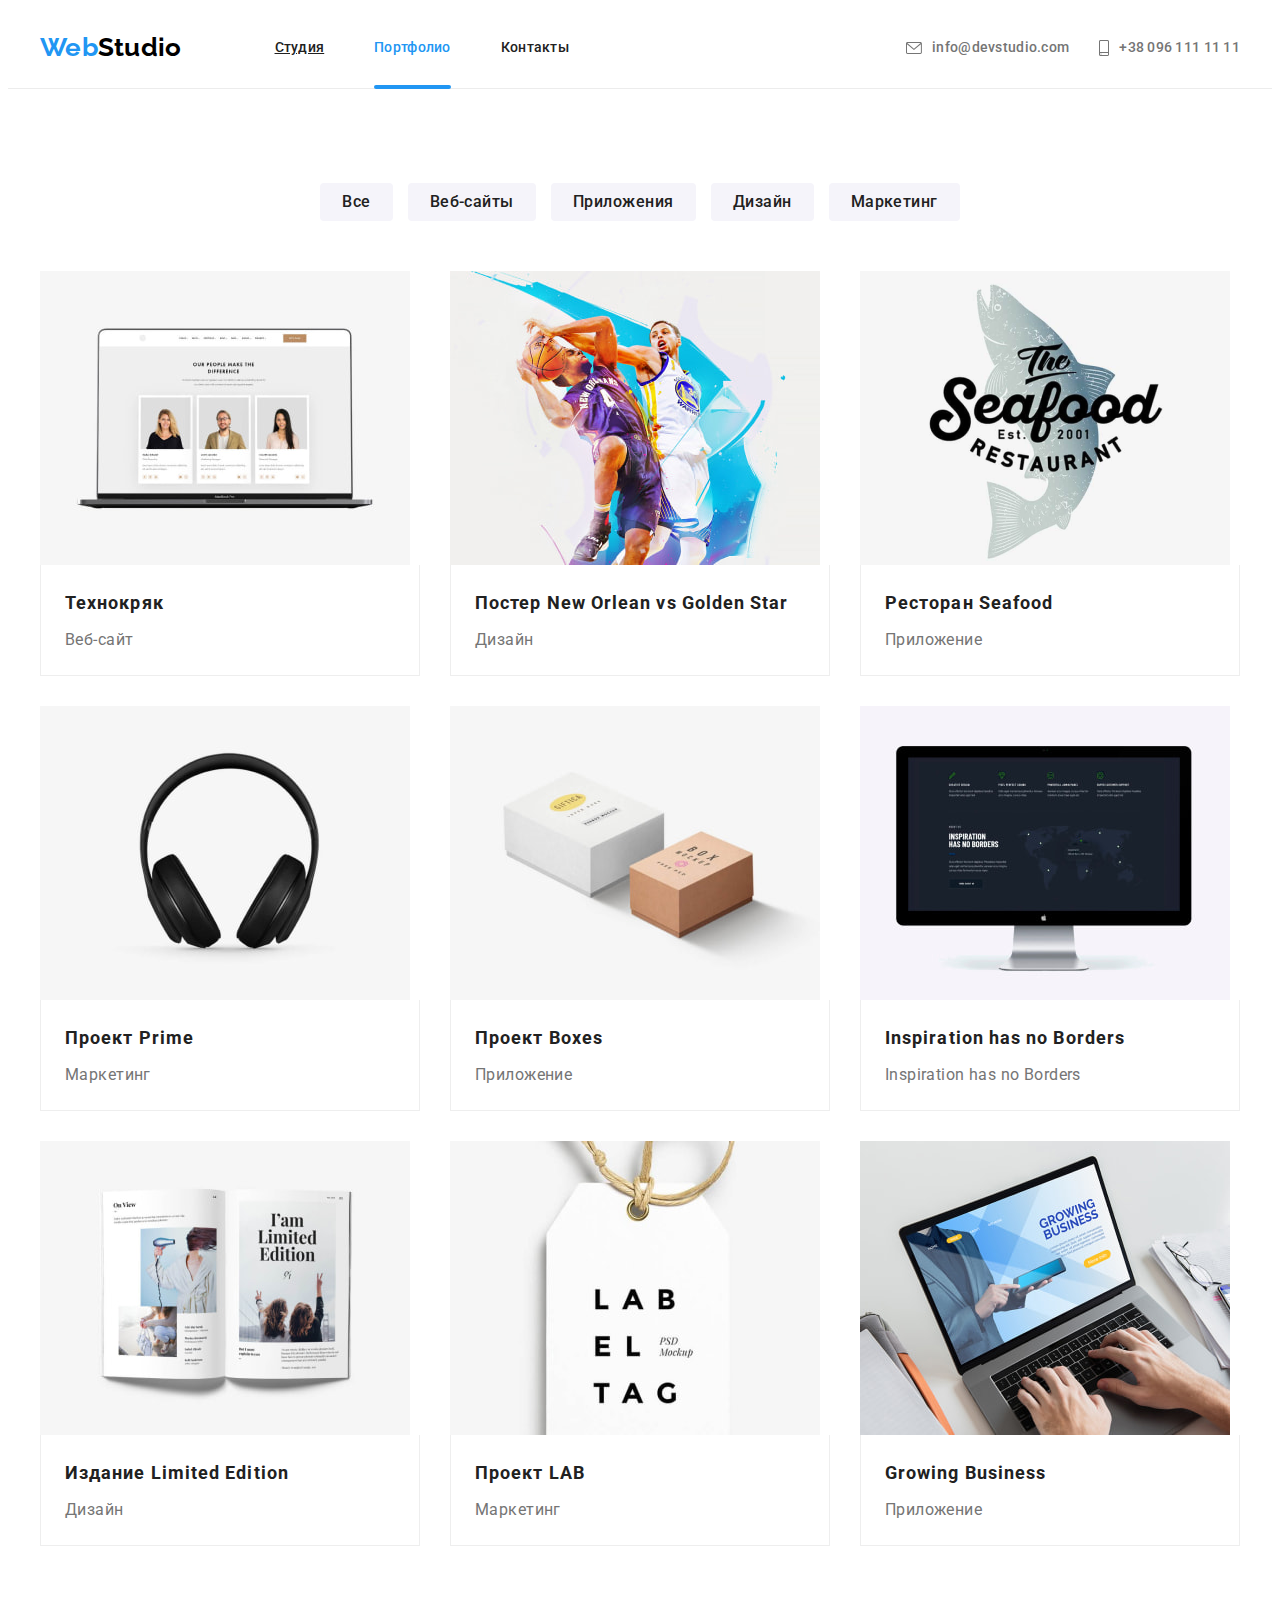
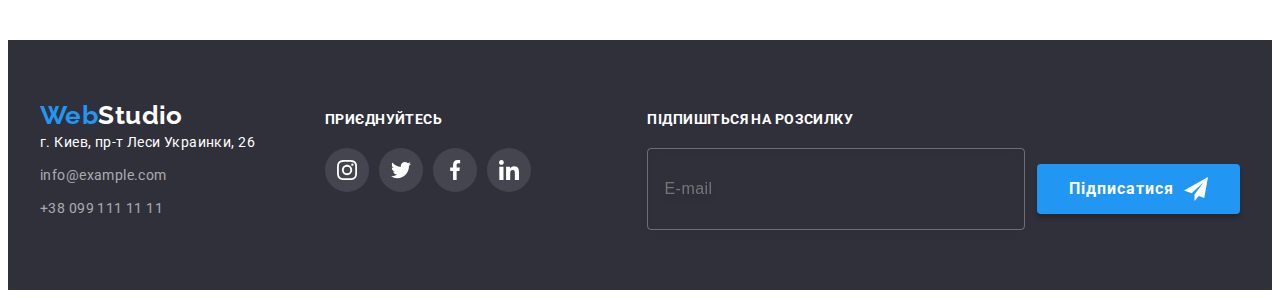
==== commit 754d0c60: "select" ====
--- a/portfolio.html
+++ b/portfolio.html
@@ -48,7 +48,78 @@
   <use class="icon-cross" href="./images/icons.svg#icon-cross"></use>
 </svg>
 </button>
-
+  <!-- Мобильное меню -->
+          <div class="menu-container" id="menu-container" data-menu>
+            <div class="mob-nav">
+              <ul class="list mob-nav__list">
+                <li class="mob-nav__item">
+                  <a href="./index.html" class="mob-nav__link link">Студия</a>
+                </li>
+                <li class="mob-nav__item">
+                  <a href="./portfolio.html" class="mob-nav__link mob-nav__link--active link"
+                    >Портфолио</a
+                  >
+                </li>
+                <li class="mob-nav__item">
+                  <a href="#contacts" class="mob-nav__link link">Контакты</a>
+                </li>
+              </ul>
+            </div>
+            <div class="mob-contacts">
+              <ul class="list mob-contacts__list">
+                <li class="mob-contacts__item">
+                  <a href="tel:+380961111111" class="mob-contacts__link link tel">
+                    +38 096 111 11 11
+                  </a>
+                </li>
+                <li class="mob-contacts__item">
+                  <a href="mailto:info@devstudio.com" class="mob-contacts__link link e-mail">
+                    info@devstudio.com
+                  </a>
+                </li>
+              </ul>
+            </div>
+            <div class="mob-socials">
+              <ul class="mob-socials__list list">
+                <li class="mob-socials__item">
+                  <a
+                    class="mob-socials__link link"
+                    href=""
+                    target="_blank"
+                    rel="noreferrer noopener"
+                    >Instagram</a
+                  >
+                </li>
+                <li class="mob-socials__item">
+                  <a
+                    class="mob-socials__link link"
+                    href=""
+                    target="_blank"
+                    rel="noreferrer noopener"
+                    >Twitter</a
+                  >
+                </li>
+                <li class="mob-socials__item">
+                  <a
+                    class="mob-socials__link link"
+                    href=""
+                    target="_blank"
+                    rel="noreferrer noopener"
+                    >Facebook</a
+                  >
+                </li>
+                <li class="mob-socials__item">
+                  <a
+                    class="mob-socials__link link"
+                    href=""
+                    target="_blank"
+                    rel="noreferrer noopener"
+                    >LinkedIn</a
+                  >
+                </li>
+              </ul>
+            </div>
+          </div>
 
 
 
@@ -73,31 +144,33 @@
   </div>
   </header>
     <main>
-      <!--меню портфолио-->
       <section class="section">
         <div class="container portfolio-container">
-        <!--кнопки-->
-        <ul class="list select-list">
-          <li class="select-item">
-            <button type="button" class="select-button">Все</button>
-          </li>
-          <li class="select-item">
-            <button type="button" class="select-button">Веб-сайты</button>
-          </li>
-          <li class="select-item">
-            <button type="button" class="select-button">Приложения</button>
-          </li>
-          <li class="select-item">
-            <button type="button" class="select-button">Дизайн</button>
-          </li>
-          <li class="select-item">
-            <button type="button" class="select-button">Маркетинг</button>
-          </li>
-        </ul>
-
-        <!--скрытые заголовки-->
-        <h1 class="visually-hidden">Примеры</h1>
-
+          <!--скрытые заголовки-->
+          <h1 class="visually-hidden">Примеры</h1>
+
+          <!--фильтры-кнопки-->
+          <ul class="list select-list">
+            <li class="select-list__item">
+              <button type="button" class="select-list__button">Все</button>
+            </li>
+
+            <li class="select-list__item">
+              <button type="button" class="select-list__button">Веб-сайты</button>
+            </li>
+
+            <li class="select-list__item">
+              <button type="button" class="select-list__button">Приложения</button>
+            </li>
+
+            <li class="select-list__item">
+              <button type="button" class="select-list__button">Дизайн</button>
+            </li>
+
+            <li class="select-list__item">
+              <button type="button" class="select-list__button">Маркетинг</button>
+            </li>
+          </ul>
         <!--примеры работ-->
         <ul class="list card-set portfolio-list">
           
--- a/css/main.min.css
+++ b/css/main.min.css
@@ -1 +1 @@
-:root{--card-item: 1;--card-set-gap: 30px}.visually-hidden{position:absolute;white-space:nowrap;width:1px;height:1px;overflow:hidden;border:0;padding:0;clip:rect(0 0 0 0);-webkit-clip-path:inset(50%);clip-path:inset(50%);margin:-1px}body{color:#757575;font-family:"Roboto",sans-serif;font-style:normal;font-size:14px;letter-spacing:.03em;line-height:1.71}body.modal-open{overflow:hidden}.no-scroll{overflow:hidden}h1,h2,h3,h4,p{margin:0}ul,ol{padding:0;margin:0}img{display:block;max-width:100%;height:auto}.link{text-decoration:none;color:currentColor}.list{list-style:none}.hero-button{min-width:200px;display:-webkit-box;display:-ms-flexbox;display:flex;-webkit-box-pack:center;-ms-flex-pack:center;justify-content:center;-webkit-box-align:center;-ms-flex-align:center;align-items:center;margin:0 auto;cursor:pointer;color:#fff;background-color:#2196f3;font-family:inherit;font-weight:700;font-size:16px;line-height:1.9;letter-spacing:.06em;border-radius:4px;-webkit-box-shadow:0px 4px 4px 0px rgba(0,0,0,.25);box-shadow:0px 4px 4px 0px rgba(0,0,0,.25);border:none;padding:10px 32px;-webkit-transition-property:color,background-color;transition-property:color,background-color;-webkit-transition-duration:250ms;transition-duration:250ms;-webkit-transition-timing-function:cubic-bezier(0.4, 0, 0.2, 1);transition-timing-function:cubic-bezier(0.4, 0, 0.2, 1)}.hero-button:hover,.hero-button:focus{background-color:#188ce8}.select-button{cursor:pointer;font-family:inherit;background-color:#f5f4fa;color:#212121;border:none;font-weight:500;font-size:16px;line-height:1.6;border-radius:4px;padding:6px 22px;-webkit-transition-property:color,background-color,-webkit-box-shadow;transition-property:color,background-color,-webkit-box-shadow;transition-property:color,background-color,box-shadow;transition-property:color,background-color,box-shadow,-webkit-box-shadow;-webkit-transition-duration:250ms;transition-duration:250ms;-webkit-transition-timing-function:cubic-bezier(0.4, 0, 0.2, 1);transition-timing-function:cubic-bezier(0.4, 0, 0.2, 1)}.select-button:hover,.select-button:focus{background-color:#2196f3;color:#fff}.select-list{display:-webkit-box;display:-ms-flexbox;display:flex;-webkit-box-pack:center;-ms-flex-pack:center;justify-content:center;gap:8px;margin-bottom:50px}.list.select-list{margin-bottom:50px}.select-button:hover,.select-button:focus{background-color:#2196f3;color:#fff;-webkit-box-shadow:0px 3px 1px rgba(0,0,0,.1),0px 1px 2px rgba(0,0,0,.08),0px 2px 2px rgba(0,0,0,.12);box-shadow:0px 3px 1px rgba(0,0,0,.1),0px 1px 2px rgba(0,0,0,.08),0px 2px 2px rgba(0,0,0,.12)}.card-set{gap:var(--card-set-gap);display:-webkit-box;display:-ms-flexbox;display:flex;-ms-flex-wrap:wrap;flex-wrap:wrap}@media screen and (min-width: 768px){.card-set{--card-item: 2}}@media screen and (min-width: 1200px){.card-set{--card-item: 3}}.card-set__item{-ms-flex-preferred-size:calc((100% - (var(--card-item) - 1)*var(--card-set-gap))/var(--card-item));flex-basis:calc((100% - (var(--card-item) - 1)*var(--card-set-gap))/var(--card-item))}.container{margin-left:auto;margin-right:auto;width:100%;padding-left:15px;padding-right:15px}@media screen and (min-width: 480px){.container{width:480px}}@media screen and (min-width: 768px){.container{width:768px}}@media screen and (min-width: 1200px){.container{width:1200px}}.footer.social-link-icon{fill:#fff}.logo{color:#2196f3;font-family:"Raleway",cursive;font-weight:700;font-size:26px;line-height:1.2;text-decoration:none;display:-webkit-box;display:-ms-flexbox;display:flex}.header .logo{margin-right:93px}.dark-logo{color:#000}.white{color:#fff}.register-checkbox:checked+.register-icon .register-icon-uncheck{opacity:1;-webkit-transition:opacity 500ms ease-out,visibility 500ms ease-out;transition:opacity 500ms ease-out,visibility 500ms ease-out}.register-icon-uncheck{-webkit-transition:fill 250ms cubic-bezier(0.4, 0, 0.2, 1);transition:fill 250ms cubic-bezier(0.4, 0, 0.2, 1)}.register-icon-check{opacity:0;visibility:hidden;-webkit-transition:opacity 500ms ease-out,visibility 500ms ease-out;transition:opacity 500ms ease-out,visibility 500ms ease-out}.register-checkbox:checked+.register-icon .register-icon-check{opacity:1;visibility:visible}.register-checkbox:hover+.register-icon .register-icon-uncheck,.register-checkbox:focus+.register-icon .register-icon-uncheck{fill:#2196f3}.close-btn:hover .modal-btn-icon,.close-btn:focus .modal-btn-icon{fill:#2196f3}.register-form-agreement-link{color:#2196f3}.backdrop.is-hidden{opacity:0;visibility:hidden;pointer-events:none}.backdrop{position:fixed;top:0;left:0;z-index:1000;display:-webkit-box;display:-ms-flexbox;display:flex;-webkit-box-align:center;-ms-flex-align:center;align-items:center;-webkit-box-pack:center;-ms-flex-pack:center;justify-content:center;width:100%;height:100%;background-color:rgba(0,0,0,.2);opacity:1;visibility:visible;pointer-events:initial;-webkit-transition:opacity 500ms ease-out,visibility 500ms ease-out;transition:opacity 500ms ease-out,visibility 500ms ease-out}.modal{position:relative;width:528px;height:581px;padding:40px;background-color:#fff;-webkit-box-shadow:0px 1px 3px rgba(0,0,0,.12),0px 1px 1px rgba(0,0,0,.14),0px 2px 1px rgba(0,0,0,.2);box-shadow:0px 1px 3px rgba(0,0,0,.12),0px 1px 1px rgba(0,0,0,.14),0px 2px 1px rgba(0,0,0,.2);border-radius:4px;-webkit-transition:-webkit-transform 500ms ease-out;transition:-webkit-transform 500ms ease-out;transition:transform 500ms ease-out;transition:transform 500ms ease-out, -webkit-transform 500ms ease-out}.backdrop.is-hidden .modal{-webkit-transform:scale(0);transform:scale(0)}.close-btn{position:absolute;top:8px;right:8px;display:-webkit-box;display:-ms-flexbox;display:flex;-webkit-box-pack:center;-ms-flex-pack:center;justify-content:center;-webkit-box-align:center;-ms-flex-align:center;align-items:center;width:30px;height:30px;padding:0;border-radius:50%;border:1px solid rgba(0,0,0,.1);background-color:rgba(0,0,0,0);cursor:pointer}.backdrop.is-hidden{opacity:0;visibility:hidden;pointer-events:none}.register-form-title{font-weight:700;line-height:1.15;text-align:center;color:#212121;margin-bottom:12px;font-size:20px}.form-label{font-size:12px;line-height:1.1666666667;letter-spacing:.01em;color:#757575;-webkit-box-orient:vertical;-webkit-box-direction:normal;-ms-flex-direction:column;flex-direction:column;gap:4px;margin-bottom:10px;display:-webkit-box;display:-ms-flexbox;display:flex}.form-fild{position:relative}.form-input{height:40px;width:100%;padding-left:42px;border-radius:4px;border:1px solid rgba(33,33,33,.2);outline:none;cursor:pointer;-webkit-transition-property:border;transition-property:border;-webkit-transition-duration:250ms;transition-duration:250ms;-webkit-transition-timing-function:cubic-bezier(0.4, 0, 0.2, 1);transition-timing-function:cubic-bezier(0.4, 0, 0.2, 1)}.form-input:hover,.form-input:focus{border:1px solid #2196f3}.form-input:hover+.form-icon,.form-input:focus+.form-icon{fill:#2196f3}.form-fild:hover input,.form-fild:focus input{border:1px solid #2196f3}.form-fild:focus-within .form-icon,.form-fild:hover .form-icon{fill:#2196f3}.form-icon{position:absolute;top:50%;left:16px;-webkit-transform:translateY(-50%);transform:translateY(-50%);-webkit-transition:fill 250ms cubic-bezier(0.4, 0, 0.2, 1);transition:fill 250ms cubic-bezier(0.4, 0, 0.2, 1)}.test{margin-bottom:20px}.form-fild-comment textarea{resize:none;width:100%;height:120px;border:1px solid rgba(33,33,33,.2);border-radius:4px}.form-fild-comment{display:-webkit-box;display:-ms-flexbox;display:flex;-webkit-box-orient:vertical;-webkit-box-direction:normal;-ms-flex-direction:column;flex-direction:column;text-align:left;-webkit-transition-property:border;transition-property:border;-webkit-transition-duration:250ms;transition-duration:250ms;-webkit-transition-timing-function:cubic-bezier(0.4, 0, 0.2, 1);transition-timing-function:cubic-bezier(0.4, 0, 0.2, 1)}.form-fild-comment:focus .call-back-comment,.form-fild-comment:hover .call-back-comment{border:1px solid #2196f3}.call-back-comment{padding:12px 16px}.form-fild-comment textarea::-webkit-input-placeholder{font-style:normal;font-weight:400;font-size:12px;line-height:1.16;letter-spacing:.01em;color:rgba(117,117,117,.5)}.form-fild-comment textarea::-moz-placeholder{font-style:normal;font-weight:400;font-size:12px;line-height:1.16;letter-spacing:.01em;color:rgba(117,117,117,.5)}.form-fild-comment textarea:-ms-input-placeholder{font-style:normal;font-weight:400;font-size:12px;line-height:1.16;letter-spacing:.01em;color:rgba(117,117,117,.5)}.form-fild-comment textarea::-ms-input-placeholder{font-style:normal;font-weight:400;font-size:12px;line-height:1.16;letter-spacing:.01em;color:rgba(117,117,117,.5)}.form-fild-comment textarea::placeholder{font-style:normal;font-weight:400;font-size:12px;line-height:1.16;letter-spacing:.01em;color:rgba(117,117,117,.5)}.register-form-agreement{display:-webkit-box;display:-ms-flexbox;display:flex;-webkit-box-align:center;-ms-flex-align:center;align-items:center;-webkit-box-pack:center;-ms-flex-pack:center;justify-content:center;gap:8px;margin-bottom:30px;cursor:pointer}.section{padding-top:94px;padding-bottom:94px}.nav{display:-webkit-box;display:-ms-flexbox;display:flex;-webkit-box-align:center;-ms-flex-align:center;align-items:center;color:#212121}.nav__list{display:-webkit-box;display:-ms-flexbox;display:flex;-webkit-box-align:center;-ms-flex-align:center;align-items:center;gap:50px}@media(max-width: 767.98px){.nav__list{display:none}}.nav__link{display:-webkit-box;display:-ms-flexbox;display:flex;color:#212121;padding-top:32px;padding-bottom:32px;-webkit-transition-property:color;transition-property:color;-webkit-transition-duration:250ms;transition-duration:250ms;-webkit-transition-timing-function:cubic-bezier(0.4, 0, 0.2, 1);transition-timing-function:cubic-bezier(0.4, 0, 0.2, 1)}.nav__link:hover,.nav__link:focus{color:#2196f3}.nav__link--active{color:#2196f3;position:relative}.nav__link--active::after{content:"";position:absolute;left:0;bottom:-1px;display:block;width:100%;height:4px;border-radius:2px;background-color:#2196f3}.social-list{display:-webkit-box;display:-ms-flexbox;display:flex;-webkit-box-align:center;-ms-flex-align:center;align-items:center;-webkit-box-pack:center;-ms-flex-pack:center;justify-content:center;gap:10px}.social-link-icon{display:-webkit-box;display:-ms-flexbox;display:flex;-webkit-box-pack:center;-ms-flex-pack:center;justify-content:center;-webkit-box-align:center;-ms-flex-align:center;align-items:center;border-radius:50%;background-color:rgba(255,255,255,.1);width:44px;height:44px;-webkit-transition-property:background-color;transition-property:background-color;-webkit-transition-duration:250ms;transition-duration:250ms;-webkit-transition-timing-function:cubic-bezier(0.4, 0, 0.2, 1);transition-timing-function:cubic-bezier(0.4, 0, 0.2, 1)}.footer .social-icon{fill:#fff}.social-icon{fill:#afb1b8;-webkit-transition-property:fill;transition-property:fill;-webkit-transition-duration:250ms;transition-duration:250ms;-webkit-transition-timing-function:cubic-bezier(0.4, 0, 0.2, 1);transition-timing-function:cubic-bezier(0.4, 0, 0.2, 1)}.social-link-icon:hover .social-icon,.social-link-icon:focus .social-icon{fill:#fff}.social-link-icon:hover,.social-link-icon:focus{background-color:#2196f3}.section-title{font-weight:700;font-size:36px;line-height:1.17;text-align:center;color:#212121;margin-bottom:50px}.footer-social-title{font-style:normal;font-weight:700;font-size:14px;line-height:1.14;letter-spacing:.03em;text-transform:uppercase;color:#fff;margin-bottom:20px}.contact{margin-left:auto}@media(max-width: 767.98px){.contact{display:none}}@media screen and (min-width: 1200px){.contact{display:-webkit-inline-box;display:-ms-inline-flexbox;display:inline-flex}}@media screen and (min-width: 1200px){.contact__item:not(:last-child){margin-right:var(--card-set-gap)}}@media(min-width: 768px)and (max-width: 1199.98px){.contact__item{margin-bottom:10px}}.contact__link{display:-webkit-box;display:-ms-flexbox;display:flex;margin-left:auto;-webkit-transition:color,250ms,cubic-bezier(0.4, 0, 0.2, 1),250ms;transition:color,250ms,cubic-bezier(0.4, 0, 0.2, 1),250ms}@media(max-width: 1199.98px){.contact__link{font-weight:500;font-size:12px;line-height:1.16;letter-spacing:.02em}}@media screen and (min-width: 1200px){.contact__link{padding-top:32px;padding-bottom:32px}}.contact__link:hover,.contact__link:focus{color:#2196f3}.contact__icon{display:block;content:"";-ms-flex-item-align:center;align-self:center;fill:currentColor;margin-right:10px}.mobile-menu{position:fixed;top:0;left:0;width:100%;height:100%;background-color:rgba(0,0,0,.5);z-index:999;opacity:0;visibility:hidden;pointer-events:none;-webkit-transition:opacity 250ms linear,visibility 250ms linear;transition:opacity 250ms linear,visibility 250ms linear}.mobile-menu.is-open{opacity:1;visibility:visible;pointer-events:initial}.mobile-menu .content{height:100%;background-color:#fff;width:70%;-webkit-transform:translateX(-100%);transform:translateX(-100%);-webkit-transition:-webkit-transform 250ms linear 250ms;transition:-webkit-transform 250ms linear 250ms;transition:transform 250ms linear 250ms;transition:transform 250ms linear 250ms, -webkit-transform 250ms linear 250ms}.mobile-menu.is-open .content{-webkit-transform:translateX(0);transform:translateX(0)}.menu-button{display:block;margin-left:auto;padding:0;border:none;background-color:rgba(0,0,0,0);fill:#000;z-index:100;-webkit-transition:color 250ms cubic-bezier(0.4, 0, 0.2, 1);transition:color 250ms cubic-bezier(0.4, 0, 0.2, 1)}.menu-button:hover,.menu-button:focus{color:#2196f3}@media screen and (min-width: 768px){.menu-button{display:none}}.menu-button.is-open{position:fixed;top:0;right:0;-webkit-transform:translate(-50%, 25%);transform:translate(-50%, 25%)}.menu-button__icon{display:block;fill:currentColor}.menu-button .icon-cross{display:none}.menu-button.is-open .icon-cross{position:fixed;display:block}.menu-button.is-open .icon-menu{display:none}.menu-container{position:fixed;width:100%;height:100%;display:-webkit-box;display:-ms-flexbox;display:flex;-webkit-box-orient:vertical;-webkit-box-direction:normal;-ms-flex-direction:column;flex-direction:column;background-color:#fff;overflow:auto;padding:48px 40px;top:0;left:0;-webkit-transform:translateX(100%);transform:translateX(100%);width:100%;z-index:99;-webkit-transition:-webkit-transform 500ms cubic-bezier(0.4, 0, 0.2, 1);transition:-webkit-transform 500ms cubic-bezier(0.4, 0, 0.2, 1);transition:transform 500ms cubic-bezier(0.4, 0, 0.2, 1);transition:transform 500ms cubic-bezier(0.4, 0, 0.2, 1), -webkit-transform 500ms cubic-bezier(0.4, 0, 0.2, 1)}.menu-container.is-open{-webkit-transform:translateX(0);transform:translateX(0)}@media screen and (min-width: 768px){.menu-container{display:none}}.mob-nav{color:#000}.mob-nav__item:not(:last-child){margin-bottom:32px}.mob-nav__link{font-weight:500;font-size:40px;line-height:1.17;letter-spacing:.02em}.mob-nav__link:hover,.mob-nav__link:focus{color:#2196f3}.mob-nav__link--active{color:#2196f3}.mob-contacts{margin-top:auto;margin-bottom:64px}.mob-contacts__item:not(:last-child){margin-bottom:30px}.mob-contacts__link{font-weight:500;font-size:24px;line-height:1.16;letter-spacing:.02em}.mob-contacts__link:hover,.mob-contacts__link:focus{color:#2196f3}.tel{font-size:34px}.mob-socials__list{display:-webkit-box;display:-ms-flexbox;display:flex;-ms-flex-wrap:wrap;flex-wrap:wrap;gap:10px}.mob-socials__item:not(:last-child) .mob-socials__link{display:-webkit-box;display:-ms-flexbox;display:flex;padding-right:10px;border-right:1px solid rgba(33,33,33,.2)}.mob-socials__link{font-weight:500;font-size:18px;line-height:1.22;letter-spacing:.02em;color:#2196f3}.header{font-weight:500;line-height:1.14;letter-spacing:.02em;border-bottom:1px solid #ececec}@media(max-width: 767.98px){.header{position:relative}}@media screen and (min-width: 768px){.header__containe{display:-webkit-box;display:-ms-flexbox;display:flex;-webkit-box-align:center;-ms-flex-align:center;align-items:center}}.we-do{padding-top:0}@media(max-width: 1199.98px){.we-do{display:none}}.we-do__list{--card-item: 3}.we-do-list__item{position:relative}.we-do-list__text{position:absolute;z-index:1;bottom:0;left:0;right:0;width:100%;display:-webkit-box;display:-ms-flexbox;display:flex;-webkit-box-align:center;-ms-flex-align:center;align-items:center;-webkit-box-pack:center;-ms-flex-pack:center;justify-content:center;padding:27px;background-color:rgba(47,48,58,.8)}.we-do-list__title{line-height:1.14;font-weight:700;text-align:center;text-transform:uppercase;color:#fff}.about__card-icon{display:-webkit-box;display:-ms-flexbox;display:flex;padding:25px 100px;border-radius:4px;background-color:#f5f4fa;margin-bottom:var(--card-set-gap);-webkit-box-align:center;-ms-flex-align:center;align-items:center;-webkit-box-pack:center;-ms-flex-pack:center;justify-content:center;border:none}.about__list{display:-webkit-box;display:-ms-flexbox;display:flex;-ms-flex-wrap:wrap;flex-wrap:wrap;gap:30px}@media screen and (min-width: 768px){.about__list{--card-item: 2}}@media screen and (min-width: 1200px){.about__list{--card-item: 4}}@media screen and (min-width: 478px){.about__item{width:450px}}@media screen and (min-width: 768px){.about__item{width:354px}}@media screen and (min-width: 1200px){.about__item{width:270px}}.about__title{font-weight:700;font-size:14px;line-height:1.14;text-transform:uppercase;color:#212121;margin-bottom:10px;letter-spacing:.03em}@media(max-width: 767.98px){.about__title{text-align:center}}.about__text{font-weight:400;letter-spacing:.03em;line-height:1.7}.card-item{-ms-flex-preferred-size:calc((100% - (var(--card-item) - 1)*var(--card-set-gap))/var(--card-item));flex-basis:calc((100% - (var(--card-item) - 1)*var(--card-set-gap))/var(--card-item))}.card-text{font-size:16px;line-height:1.88}.card-heading{font-style:normal;font-weight:700;font-size:18px;line-height:2;letter-spacing:.06em;color:#212121;margin-bottom:4px}.card-content{padding:20px 24px;border:1px solid #eee;border-top:none}.clients__list{--card-item: 6}@media screen and (min-width: 478px){.clients__list{--card-item: 2}}@media screen and (min-width: 768px){.clients__list{--card-item: 3}}.clients__link{cursor:pointer;display:-webkit-box;display:-ms-flexbox;display:flex;-webkit-box-pack:center;-ms-flex-pack:center;justify-content:center;-webkit-box-align:center;-ms-flex-align:center;align-items:center;height:92px;padding:16px;border:1px solid #afb1b8;fill:#afb1b8;border-radius:4px;-webkit-transition-property:border,fill;transition-property:border,fill;-webkit-transition-duration:250ms;transition-duration:250ms;-webkit-transition-timing-function:cubic-bezier(0.4, 0, 0.2, 1);transition-timing-function:cubic-bezier(0.4, 0, 0.2, 1)}@media screen and (min-width: 478px){.clients__link{width:210px}}@media screen and (min-width: 768px){.clients__link{width:226px}}@media screen and (min-width: 1200px){.clients__link{width:170px}}.clients__link:hover,.clients__link:focus{border:1px solid #2196f3;fill:#2196f3}.footer{background-color:#2f303a;padding-top:60px;padding-bottom:60px}.footer.social-link-icon{color:#fff;-webkit-transition:background-color 250ms cubic-bezier(0.4, 0, 0.2, 1);transition:background-color 250ms cubic-bezier(0.4, 0, 0.2, 1)}@media(max-width: 767.98px){.footer{text-align:center}}@media screen and (max-width: 767px){.footer__list{display:-webkit-box;display:-ms-flexbox;display:flex;-webkit-box-orient:vertical;-webkit-box-direction:normal;-ms-flex-direction:column;flex-direction:column;gap:60px}}@media(min-width: 768px)and (max-width: 1199.98px){.footer__list{display:-webkit-box;display:-ms-flexbox;display:flex;-ms-flex-wrap:wrap;flex-wrap:wrap;-webkit-box-orient:horizontal;-webkit-box-direction:normal;-ms-flex-direction:row;flex-direction:row;gap:60px;-webkit-box-pack:center;-ms-flex-pack:center;justify-content:center}}@media screen and (min-width: 1200px){.footer__list{display:-webkit-box;display:-ms-flexbox;display:flex;gap:70px;-webkit-box-align:baseline;-ms-flex-align:baseline;align-items:baseline}}@media screen and (min-width: 1200px){.footer__item:last-child{margin-left:auto}}.footer__logo{margin-bottom:20px;display:-webkit-box;display:-ms-flexbox;display:flex}@media(max-width: 1199.98px){.footer__logo{-webkit-box-pack:center;-ms-flex-pack:center;justify-content:center;margin-right:0}}.address{color:rgba(255,255,255,.6);font-style:inherit}.street{font-style:normal;color:#fff}.street:hover,.street:focus{color:#2196f3}@media(min-width: 768px)and (max-width: 1199.98px){.footer-contacts{text-align:center}}.footer-contacts__item:not(:last-child){margin-bottom:9px}.footer-contacts__link{-webkit-transition:color 250ms cubic-bezier(0.4, 0, 0.2, 1);transition:color 250ms cubic-bezier(0.4, 0, 0.2, 1)}.footer-contacts__link:hover,.footer-contacts__link:focus{color:#2196f3}.subscription__follow{display:block;font-style:normal;font-weight:700;font-size:14px;line-height:1.14;letter-spacing:.03em;text-transform:uppercase;color:#fff;margin-bottom:20px}@media(max-width: 1199.98px){.subscription__follow{text-align:center}}.subscribe-form{display:block;-webkit-box-align:center;-ms-flex-align:center;align-items:center}@media screen and (min-width: 1200px){.subscribe-form{display:-webkit-box;display:-ms-flexbox;display:flex}}.subscribe-form__input{height:50px;font-weight:400;font-size:16px;line-height:1.25;-webkit-box-align:center;-ms-flex-align:center;align-items:center;letter-spacing:.03em;color:#fff;padding-top:15px;padding-left:16px;padding-bottom:15px;border:none;border:1px solid rgba(255,255,255,.3);-webkit-filter:drop-shadow(0px 4px 4px rgba(0, 0, 0, 0.15));filter:drop-shadow(0px 4px 4px rgba(0, 0, 0, 0.15));border-radius:4px;background-color:inherit;-webkit-transition:border-color 250ms cubic-bezier(0.4, 0, 0.2, 1);transition:border-color 250ms cubic-bezier(0.4, 0, 0.2, 1);border-radius:4px;transition:border-color 250ms cubic-bezier(0.4, 0, 0.2, 1)}@media screen and (min-width: 480px){.subscribe-form__input{width:100%;margin-bottom:20px}}@media screen and (min-width: 480px){.subscribe-form__input{width:450px;margin-bottom:20px}}@media(min-width: 768px)and (max-width: 1199.98px){.subscribe-form__input{width:450px}}@media screen and (min-width: 1200px){.subscribe-form__input{width:358px;margin-bottom:0;margin-right:12px}}.subscribe-form__input:hover,.subscribe-form__input:focus{border-color:#2196f3}.subscribe-form__icon{display:block;margin-left:10px}.span-subscribe{margin-right:10px}.header{font-weight:500;line-height:1.14;letter-spacing:.02em;border-bottom:1px solid #ececec}@media(max-width: 767.98px){.header{position:relative}}@media screen and (min-width: 768px){.header__containe{display:-webkit-box;display:-ms-flexbox;display:flex;-webkit-box-align:center;-ms-flex-align:center;align-items:center}}.hero{background-color:#2f303a;margin-left:auto;margin-right:auto;background-repeat:no-repeat;background-position:center;background-size:cover;padding-top:118px;padding-bottom:118px;text-align:center}@media screen and (min-width: 1200px){.hero{max-width:1600px;padding-top:200px;padding-bottom:200px;background-image:-webkit-gradient(linear, left top, right top, from(rgba(47, 48, 58, 0.4)), to(rgba(47, 48, 58, 0.4))),url(../images/header-photo.jpg);background-image:linear-gradient(to right, rgba(47, 48, 58, 0.4), rgba(47, 48, 58, 0.4)),url(../images/header-photo.jpg)}}.hero-title{color:#fff;font-weight:900;font-size:44px;text-transform:uppercase;line-height:1.36;text-align:center;letter-spacing:.06em;max-width:696px;margin-left:auto;margin-right:auto;margin-bottom:30px}@media screen and (max-width: 768px){.hero-title{font-size:26px;line-height:1.62}}.portfolio-link{display:-webkit-box;display:-ms-flexbox;display:flex;-webkit-box-orient:vertical;-webkit-box-direction:normal;-ms-flex-direction:column;flex-direction:column;-webkit-transition-property:-webkit-box-shadow;transition-property:-webkit-box-shadow;transition-property:box-shadow;transition-property:box-shadow, -webkit-box-shadow;-webkit-transition-duration:250ms;transition-duration:250ms;-webkit-transition-timing-function:cubic-bezier(0.4, 0, 0.2, 1);transition-timing-function:cubic-bezier(0.4, 0, 0.2, 1)}.portfolio-link:hover,.portfolio-link:focus{-webkit-box-shadow:0px 1px 1px rgba(0,0,0,.12),0px 4px 4px rgba(0,0,0,.06),1px 4px 6px rgba(0,0,0,.16);box-shadow:0px 1px 1px rgba(0,0,0,.12),0px 4px 4px rgba(0,0,0,.06),1px 4px 6px rgba(0,0,0,.16)}.portfolio-list{--card-item: 3}.portfolio-background{position:relative;overflow:hidden;-webkit-transition-duration:250ms;transition-duration:250ms;-webkit-transition-timing-function:cubic-bezier(0.4, 0, 0.2, 1);transition-timing-function:cubic-bezier(0.4, 0, 0.2, 1)}.overlay{position:absolute;top:0;left:0;display:-webkit-box;display:-ms-flexbox;display:flex;-webkit-box-align:center;-ms-flex-align:center;align-items:center;-webkit-box-pack:center;-ms-flex-pack:center;justify-content:center;width:100%;height:100%;line-height:1.6;font-size:18px;color:#fff;padding:63px 24px;-webkit-transform:translateY(100%);transform:translateY(100%);background-color:rgba(33,150,243,.9);-webkit-transition:-webkit-transform 500ms ease-in-out;transition:-webkit-transform 500ms ease-in-out;transition:transform 500ms ease-in-out;transition:transform 500ms ease-in-out, -webkit-transform 500ms ease-in-out}.portfolio-link:hover .overlay,.portfolio-link:focus .overlay{-webkit-transform:translateY(0%);transform:translateY(0%)}.team{background-color:#f5f4fa}@media screen and (min-width: 768px){.team__list{--card-item: 2}}@media screen and (min-width: 1200px){.team__list{--card-item: 4}}.team__item{background-color:#fff;border-radius:0px 0px 4px 4px;-webkit-box-shadow:0px 1px 3px rgba(0,0,0,.12),0px 1px 1px rgba(0,0,0,.14),0px 2px 1px rgba(0,0,0,.2);box-shadow:0px 1px 3px rgba(0,0,0,.12),0px 1px 1px rgba(0,0,0,.14),0px 2px 1px rgba(0,0,0,.2)}.team__content{padding:30px}.team__title{font-weight:500;letter-spacing:.03em;color:#000;margin-bottom:10px}.team__title,.team__text{font-size:16px;line-height:1.19;text-align:center;letter-spacing:.03em}.team__text{margin-bottom:16px}/*# sourceMappingURL=main.min.css.map */+:root{--card-item: 1;--card-set-gap: 30px}.visually-hidden{position:absolute;white-space:nowrap;width:1px;height:1px;overflow:hidden;border:0;padding:0;clip:rect(0 0 0 0);-webkit-clip-path:inset(50%);clip-path:inset(50%);margin:-1px}body{color:#757575;font-family:"Roboto",sans-serif;font-style:normal;font-size:14px;letter-spacing:.03em;line-height:1.71}body.modal-open{overflow:hidden}.no-scroll{overflow:hidden}h1,h2,h3,h4,p{margin:0}ul,ol{padding:0;margin:0}img{display:block;max-width:100%;height:auto}.link{text-decoration:none;color:currentColor}.list{list-style:none}.hero-button{min-width:200px;display:-webkit-box;display:-ms-flexbox;display:flex;-webkit-box-pack:center;-ms-flex-pack:center;justify-content:center;-webkit-box-align:center;-ms-flex-align:center;align-items:center;margin:0 auto;cursor:pointer;color:#fff;background-color:#2196f3;font-family:inherit;font-weight:700;font-size:16px;line-height:1.9;letter-spacing:.06em;border-radius:4px;-webkit-box-shadow:0px 4px 4px 0px rgba(0,0,0,.25);box-shadow:0px 4px 4px 0px rgba(0,0,0,.25);border:none;padding:10px 32px;-webkit-transition-property:color,background-color;transition-property:color,background-color;-webkit-transition-duration:250ms;transition-duration:250ms;-webkit-transition-timing-function:cubic-bezier(0.4, 0, 0.2, 1);transition-timing-function:cubic-bezier(0.4, 0, 0.2, 1)}.hero-button:hover,.hero-button:focus{background-color:#188ce8}.card-set{gap:var(--card-set-gap);display:-webkit-box;display:-ms-flexbox;display:flex;-ms-flex-wrap:wrap;flex-wrap:wrap}@media screen and (min-width: 768px){.card-set{--card-item: 2}}@media screen and (min-width: 1200px){.card-set{--card-item: 3}}.card-set__item{-ms-flex-preferred-size:calc((100% - (var(--card-item) - 1)*var(--card-set-gap))/var(--card-item));flex-basis:calc((100% - (var(--card-item) - 1)*var(--card-set-gap))/var(--card-item))}.container{margin-left:auto;margin-right:auto;width:100%;padding-left:15px;padding-right:15px}@media screen and (min-width: 480px){.container{width:480px}}@media screen and (min-width: 768px){.container{width:768px}}@media screen and (min-width: 1200px){.container{width:1200px}}.footer.social-link-icon{fill:#fff}.logo{color:#2196f3;font-family:"Raleway",cursive;font-weight:700;font-size:26px;line-height:1.2;text-decoration:none;display:-webkit-box;display:-ms-flexbox;display:flex}.header .logo{margin-right:93px}.dark-logo{color:#000}.white{color:#fff}.register-checkbox:checked+.register-icon .register-icon-uncheck{opacity:1;-webkit-transition:opacity 500ms ease-out,visibility 500ms ease-out;transition:opacity 500ms ease-out,visibility 500ms ease-out}.register-icon-uncheck{-webkit-transition:fill 250ms cubic-bezier(0.4, 0, 0.2, 1);transition:fill 250ms cubic-bezier(0.4, 0, 0.2, 1)}.register-icon-check{opacity:0;visibility:hidden;-webkit-transition:opacity 500ms ease-out,visibility 500ms ease-out;transition:opacity 500ms ease-out,visibility 500ms ease-out}.register-checkbox:checked+.register-icon .register-icon-check{opacity:1;visibility:visible}.register-checkbox:hover+.register-icon .register-icon-uncheck,.register-checkbox:focus+.register-icon .register-icon-uncheck{fill:#2196f3}.close-btn:hover .modal-btn-icon,.close-btn:focus .modal-btn-icon{fill:#2196f3}.register-form-agreement-link{color:#2196f3}.backdrop.is-hidden{opacity:0;visibility:hidden;pointer-events:none}.backdrop{position:fixed;top:0;left:0;z-index:1000;display:-webkit-box;display:-ms-flexbox;display:flex;-webkit-box-align:center;-ms-flex-align:center;align-items:center;-webkit-box-pack:center;-ms-flex-pack:center;justify-content:center;width:100%;height:100%;background-color:rgba(0,0,0,.2);opacity:1;visibility:visible;pointer-events:initial;-webkit-transition:opacity 500ms ease-out,visibility 500ms ease-out;transition:opacity 500ms ease-out,visibility 500ms ease-out}.modal{position:relative;width:528px;height:581px;padding:40px;background-color:#fff;-webkit-box-shadow:0px 1px 3px rgba(0,0,0,.12),0px 1px 1px rgba(0,0,0,.14),0px 2px 1px rgba(0,0,0,.2);box-shadow:0px 1px 3px rgba(0,0,0,.12),0px 1px 1px rgba(0,0,0,.14),0px 2px 1px rgba(0,0,0,.2);border-radius:4px;-webkit-transition:-webkit-transform 500ms ease-out;transition:-webkit-transform 500ms ease-out;transition:transform 500ms ease-out;transition:transform 500ms ease-out, -webkit-transform 500ms ease-out}.backdrop.is-hidden .modal{-webkit-transform:scale(0);transform:scale(0)}.close-btn{position:absolute;top:8px;right:8px;display:-webkit-box;display:-ms-flexbox;display:flex;-webkit-box-pack:center;-ms-flex-pack:center;justify-content:center;-webkit-box-align:center;-ms-flex-align:center;align-items:center;width:30px;height:30px;padding:0;border-radius:50%;border:1px solid rgba(0,0,0,.1);background-color:rgba(0,0,0,0);cursor:pointer}.backdrop.is-hidden{opacity:0;visibility:hidden;pointer-events:none}.register-form-title{font-weight:700;line-height:1.15;text-align:center;color:#212121;margin-bottom:12px;font-size:20px}.form-label{font-size:12px;line-height:1.1666666667;letter-spacing:.01em;color:#757575;-webkit-box-orient:vertical;-webkit-box-direction:normal;-ms-flex-direction:column;flex-direction:column;gap:4px;margin-bottom:10px;display:-webkit-box;display:-ms-flexbox;display:flex}.form-fild{position:relative}.form-input{height:40px;width:100%;padding-left:42px;border-radius:4px;border:1px solid rgba(33,33,33,.2);outline:none;cursor:pointer;-webkit-transition-property:border;transition-property:border;-webkit-transition-duration:250ms;transition-duration:250ms;-webkit-transition-timing-function:cubic-bezier(0.4, 0, 0.2, 1);transition-timing-function:cubic-bezier(0.4, 0, 0.2, 1)}.form-input:hover,.form-input:focus{border:1px solid #2196f3}.form-input:hover+.form-icon,.form-input:focus+.form-icon{fill:#2196f3}.form-fild:hover input,.form-fild:focus input{border:1px solid #2196f3}.form-fild:focus-within .form-icon,.form-fild:hover .form-icon{fill:#2196f3}.form-icon{position:absolute;top:50%;left:16px;-webkit-transform:translateY(-50%);transform:translateY(-50%);-webkit-transition:fill 250ms cubic-bezier(0.4, 0, 0.2, 1);transition:fill 250ms cubic-bezier(0.4, 0, 0.2, 1)}.test{margin-bottom:20px}.form-fild-comment textarea{resize:none;width:100%;height:120px;border:1px solid rgba(33,33,33,.2);border-radius:4px}.form-fild-comment{display:-webkit-box;display:-ms-flexbox;display:flex;-webkit-box-orient:vertical;-webkit-box-direction:normal;-ms-flex-direction:column;flex-direction:column;text-align:left;-webkit-transition-property:border;transition-property:border;-webkit-transition-duration:250ms;transition-duration:250ms;-webkit-transition-timing-function:cubic-bezier(0.4, 0, 0.2, 1);transition-timing-function:cubic-bezier(0.4, 0, 0.2, 1)}.form-fild-comment:focus .call-back-comment,.form-fild-comment:hover .call-back-comment{border:1px solid #2196f3}.call-back-comment{padding:12px 16px}.form-fild-comment textarea::-webkit-input-placeholder{font-style:normal;font-weight:400;font-size:12px;line-height:1.16;letter-spacing:.01em;color:rgba(117,117,117,.5)}.form-fild-comment textarea::-moz-placeholder{font-style:normal;font-weight:400;font-size:12px;line-height:1.16;letter-spacing:.01em;color:rgba(117,117,117,.5)}.form-fild-comment textarea:-ms-input-placeholder{font-style:normal;font-weight:400;font-size:12px;line-height:1.16;letter-spacing:.01em;color:rgba(117,117,117,.5)}.form-fild-comment textarea::-ms-input-placeholder{font-style:normal;font-weight:400;font-size:12px;line-height:1.16;letter-spacing:.01em;color:rgba(117,117,117,.5)}.form-fild-comment textarea::placeholder{font-style:normal;font-weight:400;font-size:12px;line-height:1.16;letter-spacing:.01em;color:rgba(117,117,117,.5)}.register-form-agreement{display:-webkit-box;display:-ms-flexbox;display:flex;-webkit-box-align:center;-ms-flex-align:center;align-items:center;-webkit-box-pack:center;-ms-flex-pack:center;justify-content:center;gap:8px;margin-bottom:30px;cursor:pointer}.section{padding-top:94px;padding-bottom:94px}.nav{display:-webkit-box;display:-ms-flexbox;display:flex;-webkit-box-align:center;-ms-flex-align:center;align-items:center;color:#212121}.nav__list{display:-webkit-box;display:-ms-flexbox;display:flex;-webkit-box-align:center;-ms-flex-align:center;align-items:center;gap:50px}@media(max-width: 767.98px){.nav__list{display:none}}.nav__link{display:-webkit-box;display:-ms-flexbox;display:flex;color:#212121;padding-top:32px;padding-bottom:32px;-webkit-transition-property:color;transition-property:color;-webkit-transition-duration:250ms;transition-duration:250ms;-webkit-transition-timing-function:cubic-bezier(0.4, 0, 0.2, 1);transition-timing-function:cubic-bezier(0.4, 0, 0.2, 1)}.nav__link:hover,.nav__link:focus{color:#2196f3}.nav__link--active{color:#2196f3;position:relative}.nav__link--active::after{content:"";position:absolute;left:0;bottom:-1px;display:block;width:100%;height:4px;border-radius:2px;background-color:#2196f3}.social-list{display:-webkit-box;display:-ms-flexbox;display:flex;-webkit-box-align:center;-ms-flex-align:center;align-items:center;-webkit-box-pack:center;-ms-flex-pack:center;justify-content:center;gap:10px}.social-link-icon{display:-webkit-box;display:-ms-flexbox;display:flex;-webkit-box-pack:center;-ms-flex-pack:center;justify-content:center;-webkit-box-align:center;-ms-flex-align:center;align-items:center;border-radius:50%;background-color:rgba(255,255,255,.1);width:44px;height:44px;-webkit-transition-property:background-color;transition-property:background-color;-webkit-transition-duration:250ms;transition-duration:250ms;-webkit-transition-timing-function:cubic-bezier(0.4, 0, 0.2, 1);transition-timing-function:cubic-bezier(0.4, 0, 0.2, 1)}.footer .social-icon{fill:#fff}.social-icon{fill:#afb1b8;-webkit-transition-property:fill;transition-property:fill;-webkit-transition-duration:250ms;transition-duration:250ms;-webkit-transition-timing-function:cubic-bezier(0.4, 0, 0.2, 1);transition-timing-function:cubic-bezier(0.4, 0, 0.2, 1)}.social-link-icon:hover .social-icon,.social-link-icon:focus .social-icon{fill:#fff}.social-link-icon:hover,.social-link-icon:focus{background-color:#2196f3}.section-title{font-weight:700;font-size:36px;line-height:1.17;text-align:center;color:#212121;margin-bottom:50px}.footer-social-title{font-style:normal;font-weight:700;font-size:14px;line-height:1.14;letter-spacing:.03em;text-transform:uppercase;color:#fff;margin-bottom:20px}.contact{margin-left:auto}@media(max-width: 767.98px){.contact{display:none}}@media screen and (min-width: 1200px){.contact{display:-webkit-inline-box;display:-ms-inline-flexbox;display:inline-flex}}@media screen and (min-width: 1200px){.contact__item:not(:last-child){margin-right:var(--card-set-gap)}}@media(min-width: 768px)and (max-width: 1199.98px){.contact__item{margin-bottom:10px}}.contact__link{display:-webkit-box;display:-ms-flexbox;display:flex;margin-left:auto;-webkit-transition:color,250ms,cubic-bezier(0.4, 0, 0.2, 1),250ms;transition:color,250ms,cubic-bezier(0.4, 0, 0.2, 1),250ms}@media(max-width: 1199.98px){.contact__link{font-weight:500;font-size:12px;line-height:1.16;letter-spacing:.02em}}@media screen and (min-width: 1200px){.contact__link{padding-top:32px;padding-bottom:32px}}.contact__link:hover,.contact__link:focus{color:#2196f3}.contact__icon{display:block;content:"";-ms-flex-item-align:center;align-self:center;fill:currentColor;margin-right:10px}.mobile-menu{position:fixed;top:0;left:0;width:100%;height:100%;background-color:rgba(0,0,0,.5);z-index:999;opacity:0;visibility:hidden;pointer-events:none;-webkit-transition:opacity 250ms linear,visibility 250ms linear;transition:opacity 250ms linear,visibility 250ms linear}.mobile-menu.is-open{opacity:1;visibility:visible;pointer-events:initial}.mobile-menu .content{height:100%;background-color:#fff;width:70%;-webkit-transform:translateX(-100%);transform:translateX(-100%);-webkit-transition:-webkit-transform 250ms linear 250ms;transition:-webkit-transform 250ms linear 250ms;transition:transform 250ms linear 250ms;transition:transform 250ms linear 250ms, -webkit-transform 250ms linear 250ms}.mobile-menu.is-open .content{-webkit-transform:translateX(0);transform:translateX(0)}.menu-button{display:block;margin-left:auto;padding:0;border:none;background-color:rgba(0,0,0,0);fill:#000;z-index:100;-webkit-transition:color 250ms cubic-bezier(0.4, 0, 0.2, 1);transition:color 250ms cubic-bezier(0.4, 0, 0.2, 1)}.menu-button:hover,.menu-button:focus{color:#2196f3}@media screen and (min-width: 768px){.menu-button{display:none}}.menu-button.is-open{position:fixed;top:0;right:0;-webkit-transform:translate(-50%, 25%);transform:translate(-50%, 25%)}.menu-button__icon{display:block;fill:currentColor}.menu-button .icon-cross{display:none}.menu-button.is-open .icon-cross{position:fixed;display:block}.menu-button.is-open .icon-menu{display:none}.menu-container{position:fixed;width:100%;height:100%;display:-webkit-box;display:-ms-flexbox;display:flex;-webkit-box-orient:vertical;-webkit-box-direction:normal;-ms-flex-direction:column;flex-direction:column;background-color:#fff;overflow:auto;padding:48px 40px;top:0;left:0;-webkit-transform:translateX(100%);transform:translateX(100%);width:100%;z-index:99;-webkit-transition:-webkit-transform 500ms cubic-bezier(0.4, 0, 0.2, 1);transition:-webkit-transform 500ms cubic-bezier(0.4, 0, 0.2, 1);transition:transform 500ms cubic-bezier(0.4, 0, 0.2, 1);transition:transform 500ms cubic-bezier(0.4, 0, 0.2, 1), -webkit-transform 500ms cubic-bezier(0.4, 0, 0.2, 1)}.menu-container.is-open{-webkit-transform:translateX(0);transform:translateX(0)}@media screen and (min-width: 768px){.menu-container{display:none}}.mob-nav{color:#000}.mob-nav__item:not(:last-child){margin-bottom:32px}.mob-nav__link{font-weight:500;font-size:40px;line-height:1.17;letter-spacing:.02em}.mob-nav__link:hover,.mob-nav__link:focus{color:#2196f3}.mob-nav__link--active{color:#2196f3}.mob-contacts{margin-top:auto;margin-bottom:64px}.mob-contacts__item:not(:last-child){margin-bottom:30px}.mob-contacts__link{font-weight:500;font-size:24px;line-height:1.16;letter-spacing:.02em}.mob-contacts__link:hover,.mob-contacts__link:focus{color:#2196f3}.tel{font-size:34px}.mob-socials__list{display:-webkit-box;display:-ms-flexbox;display:flex;-ms-flex-wrap:wrap;flex-wrap:wrap;gap:10px}.mob-socials__item:not(:last-child) .mob-socials__link{display:-webkit-box;display:-ms-flexbox;display:flex;padding-right:10px;border-right:1px solid rgba(33,33,33,.2)}.mob-socials__link{font-weight:500;font-size:18px;line-height:1.22;letter-spacing:.02em;color:#2196f3}.select-list{display:-webkit-box;display:-ms-flexbox;display:flex;-ms-flex-wrap:wrap;flex-wrap:wrap;-webkit-box-pack:left;-ms-flex-pack:left;justify-content:left;gap:8px;margin-bottom:50px;row-gap:8px;-webkit-column-gap:15px;-moz-column-gap:15px;column-gap:15px}@media screen and (min-width: 768px){.select-list{-webkit-box-pack:center;-ms-flex-pack:center;justify-content:center}}.select-list__button{padding:6px 22px;font-family:"Roboto";font-weight:500;font-size:16px;line-height:1.62;text-align:center;letter-spacing:.03em;cursor:pointer;color:#212121;background-color:#f5f4fa;border:none;border-radius:4px;-webkit-transition-property:background-color,color,-webkit-box-shadow;transition-property:background-color,color,-webkit-box-shadow;transition-property:background-color,color,box-shadow;transition-property:background-color,color,box-shadow,-webkit-box-shadow;-webkit-transition-duration:250ms;transition-duration:250ms;-webkit-transition-timing-function:cubic-bezier(0.4, 0, 0.2, 1);transition-timing-function:cubic-bezier(0.4, 0, 0.2, 1)}.select-list__button:hover,.select-list__button:focus{color:#fff;background-color:#2196f3;-webkit-box-shadow:0px 4px 4px 0px rgba(0,0,0,.25);box-shadow:0px 4px 4px 0px rgba(0,0,0,.25)}.header{font-weight:500;line-height:1.14;letter-spacing:.02em;border-bottom:1px solid #ececec}@media(max-width: 767.98px){.header{position:relative}}@media screen and (min-width: 768px){.header__containe{display:-webkit-box;display:-ms-flexbox;display:flex;-webkit-box-align:center;-ms-flex-align:center;align-items:center}}.we-do{padding-top:0}@media(max-width: 1199.98px){.we-do{display:none}}.we-do__list{--card-item: 3}.we-do-list__item{position:relative}.we-do-list__text{position:absolute;z-index:1;bottom:0;left:0;right:0;width:100%;display:-webkit-box;display:-ms-flexbox;display:flex;-webkit-box-align:center;-ms-flex-align:center;align-items:center;-webkit-box-pack:center;-ms-flex-pack:center;justify-content:center;padding:27px;background-color:rgba(47,48,58,.8)}.we-do-list__title{line-height:1.14;font-weight:700;text-align:center;text-transform:uppercase;color:#fff}.about__card-icon{display:-webkit-box;display:-ms-flexbox;display:flex;padding:25px 100px;border-radius:4px;background-color:#f5f4fa;margin-bottom:var(--card-set-gap);-webkit-box-align:center;-ms-flex-align:center;align-items:center;-webkit-box-pack:center;-ms-flex-pack:center;justify-content:center;border:none}.about__list{display:-webkit-box;display:-ms-flexbox;display:flex;-ms-flex-wrap:wrap;flex-wrap:wrap;gap:30px}@media screen and (min-width: 768px){.about__list{--card-item: 2}}@media screen and (min-width: 1200px){.about__list{--card-item: 4}}@media screen and (min-width: 478px){.about__item{width:450px}}@media screen and (min-width: 768px){.about__item{width:354px}}@media screen and (min-width: 1200px){.about__item{width:270px}}.about__title{font-weight:700;font-size:14px;line-height:1.14;text-transform:uppercase;color:#212121;margin-bottom:10px;letter-spacing:.03em}@media(max-width: 767.98px){.about__title{text-align:center}}.about__text{font-weight:400;letter-spacing:.03em;line-height:1.7}.card-item{-ms-flex-preferred-size:calc((100% - (var(--card-item) - 1)*var(--card-set-gap))/var(--card-item));flex-basis:calc((100% - (var(--card-item) - 1)*var(--card-set-gap))/var(--card-item))}.card-text{font-size:16px;line-height:1.88}.card-heading{font-style:normal;font-weight:700;font-size:18px;line-height:2;letter-spacing:.06em;color:#212121;margin-bottom:4px}.card-content{padding:20px 24px;border:1px solid #eee;border-top:none}.clients__list{--card-item: 6}@media screen and (min-width: 478px){.clients__list{--card-item: 2}}@media screen and (min-width: 768px){.clients__list{--card-item: 3}}.clients__link{cursor:pointer;display:-webkit-box;display:-ms-flexbox;display:flex;-webkit-box-pack:center;-ms-flex-pack:center;justify-content:center;-webkit-box-align:center;-ms-flex-align:center;align-items:center;height:92px;padding:16px;border:1px solid #afb1b8;fill:#afb1b8;border-radius:4px;-webkit-transition-property:border,fill;transition-property:border,fill;-webkit-transition-duration:250ms;transition-duration:250ms;-webkit-transition-timing-function:cubic-bezier(0.4, 0, 0.2, 1);transition-timing-function:cubic-bezier(0.4, 0, 0.2, 1)}@media screen and (min-width: 478px){.clients__link{width:210px}}@media screen and (min-width: 768px){.clients__link{width:226px}}@media screen and (min-width: 1200px){.clients__link{width:170px}}.clients__link:hover,.clients__link:focus{border:1px solid #2196f3;fill:#2196f3}.footer{background-color:#2f303a;padding-top:60px;padding-bottom:60px}.footer.social-link-icon{color:#fff;-webkit-transition:background-color 250ms cubic-bezier(0.4, 0, 0.2, 1);transition:background-color 250ms cubic-bezier(0.4, 0, 0.2, 1)}@media(max-width: 767.98px){.footer{text-align:center}}@media screen and (max-width: 767px){.footer__list{display:-webkit-box;display:-ms-flexbox;display:flex;-webkit-box-orient:vertical;-webkit-box-direction:normal;-ms-flex-direction:column;flex-direction:column;gap:60px}}@media(min-width: 768px)and (max-width: 1199.98px){.footer__list{display:-webkit-box;display:-ms-flexbox;display:flex;-ms-flex-wrap:wrap;flex-wrap:wrap;-webkit-box-orient:horizontal;-webkit-box-direction:normal;-ms-flex-direction:row;flex-direction:row;gap:60px;-webkit-box-pack:center;-ms-flex-pack:center;justify-content:center}}@media screen and (min-width: 1200px){.footer__list{display:-webkit-box;display:-ms-flexbox;display:flex;gap:70px;-webkit-box-align:baseline;-ms-flex-align:baseline;align-items:baseline}}@media screen and (min-width: 1200px){.footer__item:last-child{margin-left:auto}}.footer__logo{margin-bottom:20px;display:-webkit-box;display:-ms-flexbox;display:flex}@media(max-width: 1199.98px){.footer__logo{-webkit-box-pack:center;-ms-flex-pack:center;justify-content:center;margin-right:0}}.address{color:rgba(255,255,255,.6);font-style:inherit}.street{font-style:normal;color:#fff}.street:hover,.street:focus{color:#2196f3}@media(min-width: 768px)and (max-width: 1199.98px){.footer-contacts{text-align:center}}.footer-contacts__item:not(:last-child){margin-bottom:9px}.footer-contacts__link{-webkit-transition:color 250ms cubic-bezier(0.4, 0, 0.2, 1);transition:color 250ms cubic-bezier(0.4, 0, 0.2, 1)}.footer-contacts__link:hover,.footer-contacts__link:focus{color:#2196f3}.subscription__follow{display:block;font-style:normal;font-weight:700;font-size:14px;line-height:1.14;letter-spacing:.03em;text-transform:uppercase;color:#fff;margin-bottom:20px}@media(max-width: 1199.98px){.subscription__follow{text-align:center}}.subscribe-form{display:block;-webkit-box-align:center;-ms-flex-align:center;align-items:center}@media screen and (min-width: 1200px){.subscribe-form{display:-webkit-box;display:-ms-flexbox;display:flex}}.subscribe-form__input{height:50px;font-weight:400;font-size:16px;line-height:1.25;-webkit-box-align:center;-ms-flex-align:center;align-items:center;letter-spacing:.03em;color:#fff;padding-top:15px;padding-left:16px;padding-bottom:15px;border:none;border:1px solid rgba(255,255,255,.3);-webkit-filter:drop-shadow(0px 4px 4px rgba(0, 0, 0, 0.15));filter:drop-shadow(0px 4px 4px rgba(0, 0, 0, 0.15));border-radius:4px;background-color:inherit;-webkit-transition:border-color 250ms cubic-bezier(0.4, 0, 0.2, 1);transition:border-color 250ms cubic-bezier(0.4, 0, 0.2, 1);border-radius:4px;transition:border-color 250ms cubic-bezier(0.4, 0, 0.2, 1)}@media screen and (min-width: 480px){.subscribe-form__input{width:100%;margin-bottom:20px}}@media screen and (min-width: 480px){.subscribe-form__input{width:450px;margin-bottom:20px}}@media(min-width: 768px)and (max-width: 1199.98px){.subscribe-form__input{width:450px}}@media screen and (min-width: 1200px){.subscribe-form__input{width:358px;margin-bottom:0;margin-right:12px}}.subscribe-form__input:hover,.subscribe-form__input:focus{border-color:#2196f3}.subscribe-form__icon{display:block;margin-left:10px}.span-subscribe{margin-right:10px}.header{font-weight:500;line-height:1.14;letter-spacing:.02em;border-bottom:1px solid #ececec}@media(max-width: 767.98px){.header{position:relative}}@media screen and (min-width: 768px){.header__containe{display:-webkit-box;display:-ms-flexbox;display:flex;-webkit-box-align:center;-ms-flex-align:center;align-items:center}}.hero{background-color:#2f303a;margin-left:auto;margin-right:auto;background-repeat:no-repeat;background-position:center;background-size:cover;padding-top:118px;padding-bottom:118px;text-align:center}@media screen and (min-width: 1200px){.hero{max-width:1600px;padding-top:200px;padding-bottom:200px;background-image:-webkit-gradient(linear, left top, right top, from(rgba(47, 48, 58, 0.4)), to(rgba(47, 48, 58, 0.4))),url(../images/header-photo.jpg);background-image:linear-gradient(to right, rgba(47, 48, 58, 0.4), rgba(47, 48, 58, 0.4)),url(../images/header-photo.jpg)}}.hero-title{color:#fff;font-weight:900;font-size:44px;text-transform:uppercase;line-height:1.36;text-align:center;letter-spacing:.06em;max-width:696px;margin-left:auto;margin-right:auto;margin-bottom:30px}@media screen and (max-width: 768px){.hero-title{font-size:26px;line-height:1.62}}.portfolio-link{display:-webkit-box;display:-ms-flexbox;display:flex;-webkit-box-orient:vertical;-webkit-box-direction:normal;-ms-flex-direction:column;flex-direction:column;-webkit-transition-property:-webkit-box-shadow;transition-property:-webkit-box-shadow;transition-property:box-shadow;transition-property:box-shadow, -webkit-box-shadow;-webkit-transition-duration:250ms;transition-duration:250ms;-webkit-transition-timing-function:cubic-bezier(0.4, 0, 0.2, 1);transition-timing-function:cubic-bezier(0.4, 0, 0.2, 1)}.portfolio-link:hover,.portfolio-link:focus{-webkit-box-shadow:0px 1px 1px rgba(0,0,0,.12),0px 4px 4px rgba(0,0,0,.06),1px 4px 6px rgba(0,0,0,.16);box-shadow:0px 1px 1px rgba(0,0,0,.12),0px 4px 4px rgba(0,0,0,.06),1px 4px 6px rgba(0,0,0,.16)}.portfolio-list{--card-item: 3}.portfolio-background{position:relative;overflow:hidden;-webkit-transition-duration:250ms;transition-duration:250ms;-webkit-transition-timing-function:cubic-bezier(0.4, 0, 0.2, 1);transition-timing-function:cubic-bezier(0.4, 0, 0.2, 1)}.overlay{position:absolute;top:0;left:0;display:-webkit-box;display:-ms-flexbox;display:flex;-webkit-box-align:center;-ms-flex-align:center;align-items:center;-webkit-box-pack:center;-ms-flex-pack:center;justify-content:center;width:100%;height:100%;line-height:1.6;font-size:18px;color:#fff;padding:63px 24px;-webkit-transform:translateY(100%);transform:translateY(100%);background-color:rgba(33,150,243,.9);-webkit-transition:-webkit-transform 500ms ease-in-out;transition:-webkit-transform 500ms ease-in-out;transition:transform 500ms ease-in-out;transition:transform 500ms ease-in-out, -webkit-transform 500ms ease-in-out}.portfolio-link:hover .overlay,.portfolio-link:focus .overlay{-webkit-transform:translateY(0%);transform:translateY(0%)}.team{background-color:#f5f4fa}@media screen and (min-width: 768px){.team__list{--card-item: 2}}@media screen and (min-width: 1200px){.team__list{--card-item: 4}}.team__item{background-color:#fff;border-radius:0px 0px 4px 4px;-webkit-box-shadow:0px 1px 3px rgba(0,0,0,.12),0px 1px 1px rgba(0,0,0,.14),0px 2px 1px rgba(0,0,0,.2);box-shadow:0px 1px 3px rgba(0,0,0,.12),0px 1px 1px rgba(0,0,0,.14),0px 2px 1px rgba(0,0,0,.2)}.team__content{padding:30px}.team__title{font-weight:500;letter-spacing:.03em;color:#000;margin-bottom:10px}.team__title,.team__text{font-size:16px;line-height:1.19;text-align:center;letter-spacing:.03em}.team__text{margin-bottom:16px}/*# sourceMappingURL=main.min.css.map */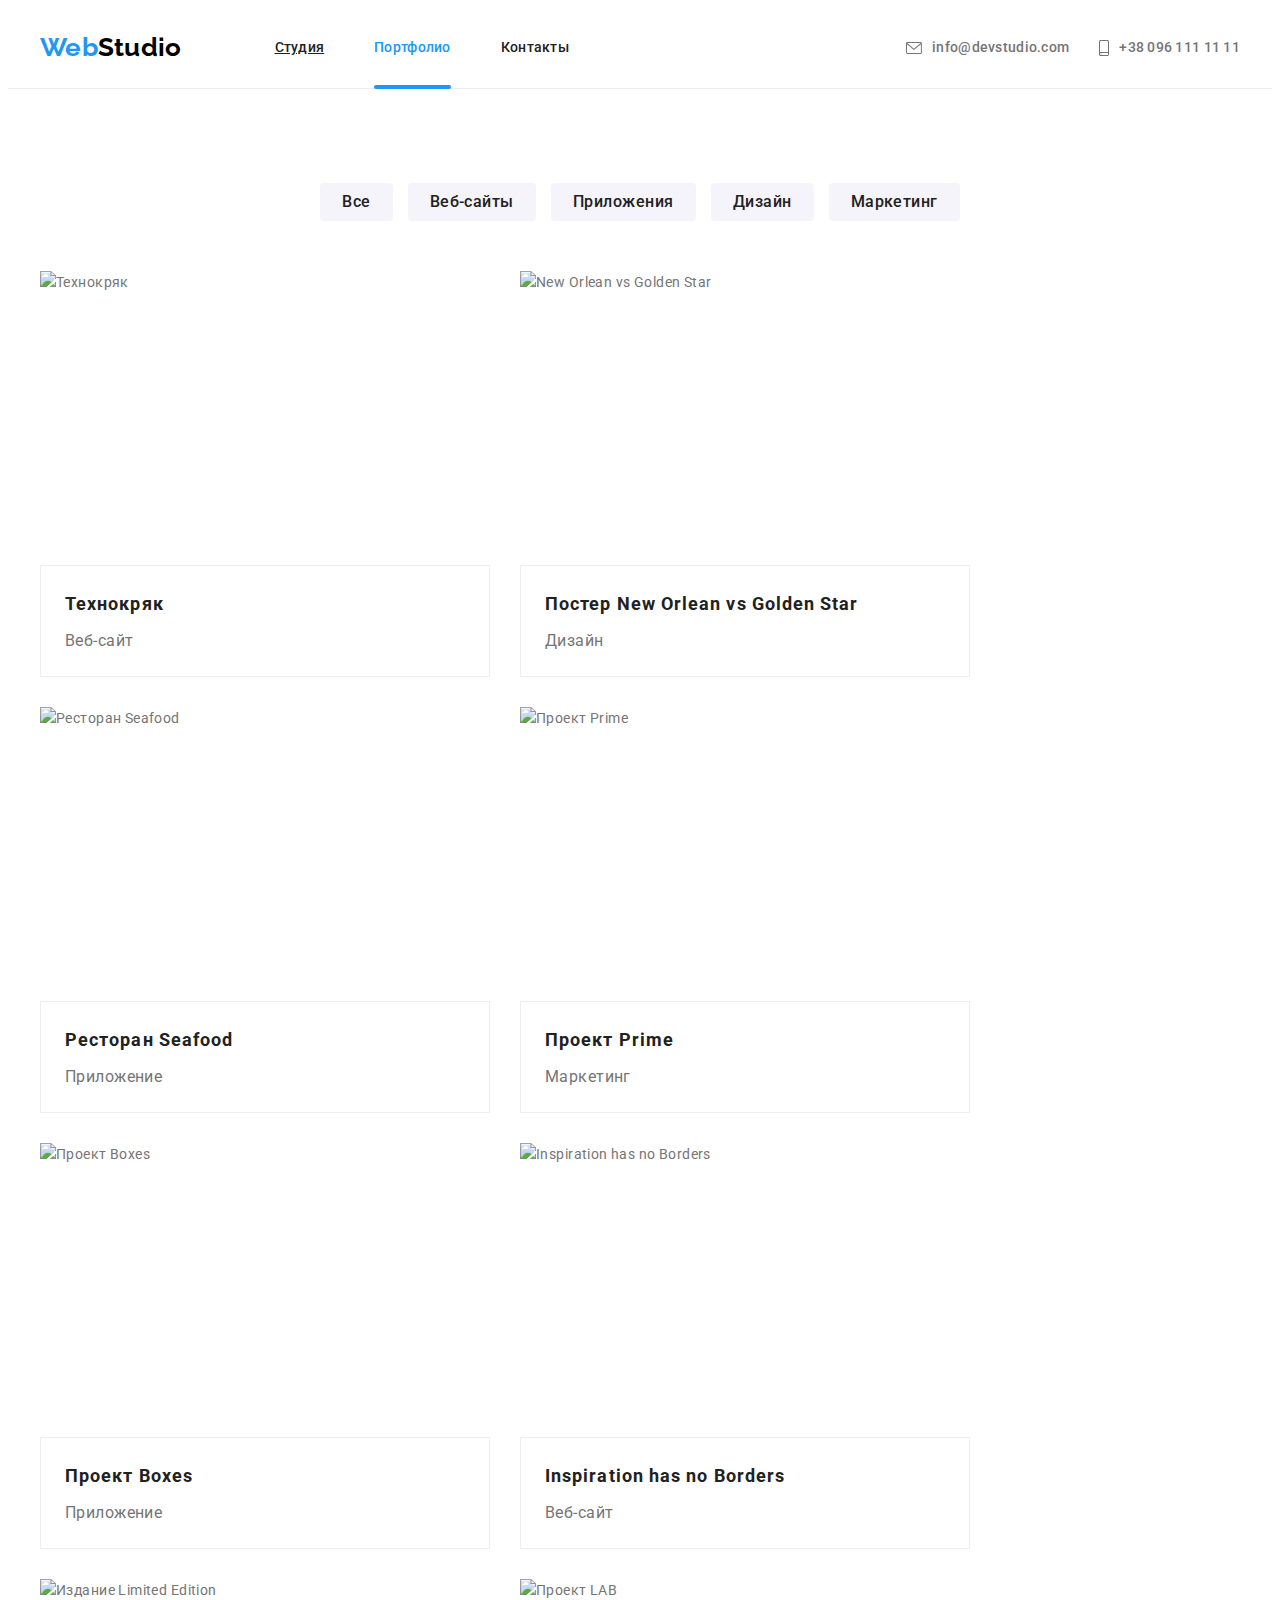
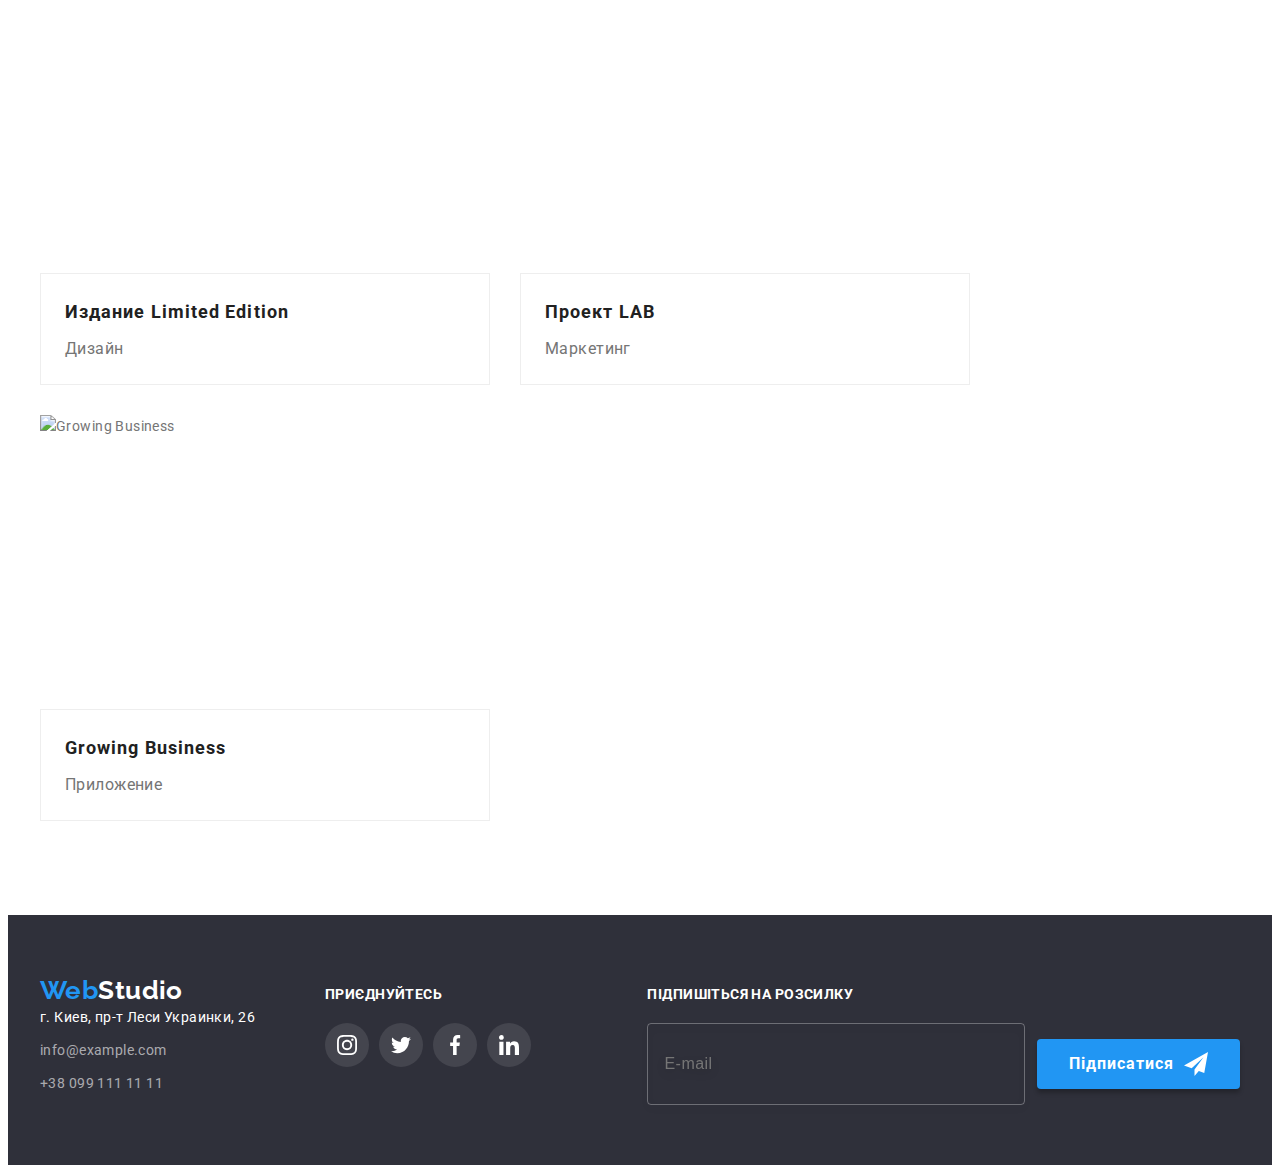
==== commit 334250f8: "portfolio" ====
--- a/portfolio.html
+++ b/portfolio.html
@@ -172,7 +172,707 @@
             </li>
           </ul>
         <!--примеры работ-->
-        <ul class="list card-set portfolio-list">
+
+        <ul class="list portfolio-list card-set">
+          <li class="card-set__item cards">
+            <a href="javascript:;" class="link cards__link">
+              <div class="cards__overlay">
+                <!--тег picture-->
+                <picture>
+                  <!--Desktop screen-->
+                  <source
+                    media="(min-width: 1200px)"
+                    srcset="
+                      ./images/portfolio/img1@1x_lg.webp 1x,
+                      ./images/portfolio/img1@2x_lg.webp 2x
+                    "
+                    type="image/webp"
+                  />
+                  <source
+                    media="(min-width: 1200px)"
+                    srcset="
+                      ./images/portfolio/img1@1x_lg.jpg 1x,
+                      ./images/portfolio/img1@2x_lg.jpg 2x
+                    "
+                    type="image/jpeg"
+                  />
+
+                  <!--tablet screen-->
+                  <source
+                    media="(min-width: 768px)"
+                    srcset="
+                      ./images/portfolio/img1@1x_md.webp 1x,
+                      ./images/portfolio/img1@2x_md.webp 2x
+                    "
+                    type="image/webp"
+                  />
+                  <source
+                    media="(min-width: 768px)"
+                    srcset="
+                      ./images/portfolio/img1@1x_md.jpg 1x,
+                      ./images/portfolio/img1@2x_md.jpg 2x
+                    "
+                    type="image/jpeg"
+                  />
+                  <!--mobile screen-->
+                  <source
+                    media="(max-width: 767px)"
+                    srcset="
+                      ./images/portfolio/img1@1x_sm.webp 1x,
+                      ./images/portfolio/img1@2x_sm.webp 2x
+                    "
+                    type="image/webp"
+                  />
+                  <source
+                    media="(min-width: 768px)"
+                    srcset="
+                      ./images/portfolio/img1@1x_sm.jpg 1x,
+                      ./images/portfolio/img1@2x_sm.jpg 2x
+                    "
+                    type="image/jpeg"
+                  />
+
+                  <img
+                    src="./images/portfolio/img1@1x_sm.jpg"
+                    alt="Технокряк"
+                    width="450"
+                    height="294"
+                  />
+                </picture>
+
+                <p class="cards__overlayed">
+                  Ресурс предлагает комплексные предложения с разным уровнем функционала и
+                  сервисов. Все это позволит посетителю получить исчерпывающие сведения о компании
+                  или частном лице.
+                </p>
+              </div>
+              <div class="cards__content">
+                <h2 class="cards__title">Технокряк</h2>
+                <p class="cards__text">Веб-сайт</p>
+              </div>
+            </a>
+          </li>
+
+          <li class="card-set__item cards">
+            <a href="javascript:;" class="link cards__link">
+              <div class="cards__overlay">
+                <picture>
+                  <!--Desktop screen-->
+                  <source
+                    media="(min-width: 1200px)"
+                    srcset="
+                      ./images/portfolio/img2@1x_lg.webp 1x,
+                      ./images/portfolio/img2@2x_lg.webp 2x
+                    "
+                    type="image/webp"
+                  />
+                  <source
+                    media="(min-width: 1200px)"
+                    srcset="
+                      ./images/portfolio/img2@1x_lg.jpg 1x,
+                      ./images/portfolio/img2@2x_lg.jpg 2x
+                    "
+                    type="image/jpeg"
+                  />
+
+                  <!--tablet screen-->
+                  <source
+                    media="(min-width: 768px)"
+                    srcset="
+                      ./images/portfolio/img2@1x_md.webp 1x,
+                      ./images/portfolio/img2@2x_md.webp 2x
+                    "
+                    type="image/webp"
+                  />
+                  <source
+                    media="(min-width: 768px)"
+                    srcset="
+                      ./images/portfolio/img2@1x_md.jpg 1x,
+                      ./images/portfolio/img2@2x_md.jpg 2x
+                    "
+                    type="image/jpeg"
+                  />
+                  <!--mobile screen-->
+                  <source
+                    media="(max-width: 767px)"
+                    srcset="
+                      ./images/portfolio/img2@1x_sm.webp 1x,
+                      ./images/portfolio/img2@2x_sm.webp 2x
+                    "
+                    type="image/webp"
+                  />
+                  <source
+                    media="(min-width: 768px)"
+                    srcset="
+                      ./images/portfolio/img2@1x_sm.jpg 1x,
+                      ./images/portfolio/img2@2x_sm.jpg 2x
+                    "
+                    type="image/jpeg"
+                  />
+
+                  <img
+                    src="./images/portfolio/img2@1x_sm.jpg"
+                    alt="New Orlean vs Golden Star"
+                    width="450"
+                    height="294"
+                  />
+                </picture>
+                <p class="cards__overlayed">
+                  Ресурс предлагает комплексные предложения с разным уровнем функционала и
+                  сервисов. Все это позволит посетителю получить исчерпывающие сведения о компании
+                  или частном лице.
+                </p>
+              </div>
+              <div class="cards__content">
+                <h2 class="cards__title">Постер New Orlean vs Golden Star</h2>
+                <p class="cards__text">Дизайн</p>
+              </div>
+            </a>
+          </li>
+
+          <li class="card-set__item cards">
+            <a href="javascript:;" class="link cards__link">
+              <div class="cards__overlay">
+                <picture>
+                  <!--Desktop screen-->
+                  <source
+                    media="(min-width: 1200px)"
+                    srcset="
+                      ./images/portfolio/img3@1x_lg.webp 1x,
+                      ./images/portfolio/img3@2x_lg.webp 2x
+                    "
+                    type="image/webp"
+                  />
+                  <source
+                    media="(min-width: 1200px)"
+                    srcset="
+                      ./images/portfolio/img3@1x_lg.jpg 1x,
+                      ./images/portfolio/img3@2x_lg.jpg 2x
+                    "
+                    type="image/jpeg"
+                  />
+
+                  <!--tablet screen-->
+                  <source
+                    media="(min-width: 768px)"
+                    srcset="
+                      ./images/portfolio/img3@1x_md.webp 1x,
+                      ./images/portfolio/img3@2x_md.webp 2x
+                    "
+                    type="image/webp"
+                  />
+                  <source
+                    media="(min-width: 768px)"
+                    srcset="
+                      ./images/portfolio/img3@1x_md.jpg 1x,
+                      ./images/portfolio/img3@2x_md.jpg 2x
+                    "
+                    type="image/jpeg"
+                  />
+                  <!--mobile screen-->
+                  <source
+                    media="(max-width: 767px)"
+                    srcset="
+                      ./images/portfolio/img3@1x_sm.webp 1x,
+                      ./images/portfolio/img3@2x_sm.webp 2x
+                    "
+                    type="image/webp"
+                  />
+                  <source
+                    media="(min-width: 768px)"
+                    srcset="
+                      ./images/portfolio/img3@1x_sm.jpg 1x,
+                      ./images/portfolio/img3@2x_sm.jpg 2x
+                    "
+                    type="image/jpeg"
+                  />
+
+                  <img
+                    src="./images/portfolio/img3@1x_sm.jpg"
+                    alt="Ресторан Seafood"
+                    width="450"
+                    height="294"
+                  />
+                </picture>
+                <p class="cards__overlayed">
+                  Ресурс предлагает комплексные предложения с разным уровнем функционала и
+                  сервисов. Все это позволит посетителю получить исчерпывающие сведения о компании
+                  или частном лице.
+                </p>
+              </div>
+              <div class="cards__content">
+                <h2 class="cards__title">Ресторан Seafood</h2>
+                <p class="cards__text">Приложение</p>
+              </div>
+            </a>
+          </li>
+
+          <li class="card-set__item cards">
+            <a href="javascript:;" class="link cards__link">
+              <div class="cards__overlay">
+                <picture>
+                  <!--Desktop screen-->
+                  <source
+                    media="(min-width: 1200px)"
+                    srcset="
+                      ./images/portfolio/img4@1x_lg.webp 1x,
+                      ./images/portfolio/img4@2x_lg.webp 2x
+                    "
+                    type="image/webp"
+                  />
+                  <source
+                    media="(min-width: 1200px)"
+                    srcset="
+                      ./images/portfolio/img4@1x_lg.jpg 1x,
+                      ./images/portfolio/img4@2x_lg.jpg 2x
+                    "
+                    type="image/jpeg"
+                  />
+
+                  <!--tablet screen-->
+                  <source
+                    media="(min-width: 768px)"
+                    srcset="
+                      ./images/portfolio/img4@1x_md.webp 1x,
+                      ./images/portfolio/img4@2x_md.webp 2x
+                    "
+                    type="image/webp"
+                  />
+                  <source
+                    media="(min-width: 768px)"
+                    srcset="
+                      ./images/portfolio/img4@1x_md.jpg 1x,
+                      ./images/portfolio/img4@2x_md.jpg 2x
+                    "
+                    type="image/jpeg"
+                  />
+                  <!--mobile screen-->
+                  <source
+                    media="(max-width: 767px)"
+                    srcset="
+                      ./images/portfolio/img4@1x_sm.webp 1x,
+                      ./images/portfolio/img4@2x_sm.webp 2x
+                    "
+                    type="image/webp"
+                  />
+                  <source
+                    media="(min-width: 768px)"
+                    srcset="
+                      ./images/portfolio/img4@1x_sm.jpg 1x,
+                      ./images/portfolio/img4@2x_sm.jpg 2x
+                    "
+                    type="image/jpeg"
+                  />
+
+                  <img
+                    src="./images/portfolio/img4@1x_sm.jpg"
+                    alt="Проект Prime"
+                    width="450"
+                    height="294"
+                  />
+                </picture>
+                <p class="cards__overlayed">
+                  Ресурс предлагает комплексные предложения с разным уровнем функционала и
+                  сервисов. Все это позволит посетителю получить исчерпывающие сведения о компании
+                  или частном лице.
+                </p>
+              </div>
+              <div class="cards__content">
+                <h2 class="cards__title">Проект Prime</h2>
+                <p class="cards__text">Маркетинг</p>
+              </div>
+            </a>
+          </li>
+
+          <li class="card-set__item cards">
+            <a href="javascript:;" class="link cards__link">
+              <div class="cards__overlay">
+                <picture>
+                  <!--Desktop screen-->
+                  <source
+                    media="(min-width: 1200px)"
+                    srcset="
+                      ./images/portfolio/img5@1x_lg.webp 1x,
+                      ./images/portfolio/img5@2x_lg.webp 2x
+                    "
+                    type="image/webp"
+                  />
+                  <source
+                    media="(min-width: 1200px)"
+                    srcset="
+                      ./images/portfolio/img5@1x_lg.jpg 1x,
+                      ./images/portfolio/img5@2x_lg.jpg 2x
+                    "
+                    type="image/jpeg"
+                  />
+
+                  <!--tablet screen-->
+                  <source
+                    media="(min-width: 768px)"
+                    srcset="
+                      ./images/portfolio/img5@1x_md.webp 1x,
+                      ./images/portfolio/img5@2x_md.webp 2x
+                    "
+                    type="image/webp"
+                  />
+                  <source
+                    media="(min-width: 768px)"
+                    srcset="
+                      ./images/portfolio/img5@1x_md.jpg 1x,
+                      ./images/portfolio/img5@2x_md.jpg 2x
+                    "
+                    type="image/jpeg"
+                  />
+                  <!--mobile screen-->
+                  <source
+                    media="(max-width: 767px)"
+                    srcset="
+                      ./images/portfolio/img5@1x_sm.webp 1x,
+                      ./images/portfolio/img5@2x_sm.webp 2x
+                    "
+                    type="image/webp"
+                  />
+                  <source
+                    media="(min-width: 768px)"
+                    srcset="
+                      ./images/portfolio/img5@1x_sm.jpg 1x,
+                      ./images/portfolio/img5@2x_sm.jpg 2x
+                    "
+                    type="image/jpeg"
+                  />
+
+                  <img
+                    src="./images/portfolio/img5@1x_sm.jpg"
+                    alt="Проект Boxes"
+                    width="450"
+                    height="294"
+                  />
+                </picture>
+                <p class="cards__overlayed">
+                  Ресурс предлагает комплексные предложения с разным уровнем функционала и
+                  сервисов. Все это позволит посетителю получить исчерпывающие сведения о компании
+                  или частном лице.
+                </p>
+              </div>
+              <div class="cards__content">
+                <h2 class="cards__title">Проект Boxes</h2>
+                <p class="cards__text">Приложение</p>
+              </div>
+            </a>
+          </li>
+
+          <li class="card-set__item cards">
+            <a href="javascript:;" class="link cards__link">
+              <div class="cards__overlay">
+                <picture>
+                  <!--Desktop screen-->
+                  <source
+                    media="(min-width: 1200px)"
+                    srcset="
+                      ./images/portfolio/img6@1x_lg.webp 1x,
+                      ./images/portfolio/img6@2x_lg.webp 2x
+                    "
+                    type="image/webp"
+                  />
+                  <source
+                    media="(min-width: 1200px)"
+                    srcset="
+                      ./images/portfolio/img6@1x_lg.jpg 1x,
+                      ./images/portfolio/img6@2x_lg.jpg 2x
+                    "
+                    type="image/jpeg"
+                  />
+
+                  <!--tablet screen-->
+                  <source
+                    media="(min-width: 768px)"
+                    srcset="
+                      ./images/portfolio/img6@1x_md.webp 1x,
+                      ./images/portfolio/img6@2x_md.webp 2x
+                    "
+                    type="image/webp"
+                  />
+                  <source
+                    media="(min-width: 768px)"
+                    srcset="
+                      ./images/portfolio/img6@1x_md.jpg 1x,
+                      ./images/portfolio/img6@2x_md.jpg 2x
+                    "
+                    type="image/jpeg"
+                  />
+                  <!--mobile screen-->
+                  <source
+                    media="(max-width: 767px)"
+                    srcset="
+                      ./images/portfolio/img6@1x_sm.webp 1x,
+                      ./images/portfolio/img6@2x_sm.webp 2x
+                    "
+                    type="image/webp"
+                  />
+                  <source
+                    media="(min-width: 768px)"
+                    srcset="
+                      ./images/portfolio/img6@1x_sm.jpg 1x,
+                      ./images/portfolio/img6@2x_sm.jpg 2x
+                    "
+                    type="image/jpeg"
+                  />
+
+                  <img
+                    src="./images/portfolio/img6@1x_sm.jpg"
+                    alt="Inspiration has no Borders"
+                    width="450"
+                    height="294"
+                  />
+                </picture>
+                <p class="cards__overlayed">
+                  Ресурс предлагает комплексные предложения с разным уровнем функционала и
+                  сервисов. Все это позволит посетителю получить исчерпывающие сведения о компании
+                  или частном лице.
+                </p>
+              </div>
+              <div class="cards__content">
+                <h2 class="cards__title">Inspiration has no Borders</h2>
+                <p class="cards__text">Веб-сайт</p>
+              </div>
+            </a>
+          </li>
+
+          <li class="card-set__item cards">
+            <a href="javascript:;" class="link cards__link">
+              <div class="cards__overlay">
+                <picture>
+                  <!--Desktop screen-->
+                  <source
+                    media="(min-width: 1200px)"
+                    srcset="
+                      ./images/portfolio/img7@1x_lg.webp 1x,
+                      ./images/portfolio/img7@2x_lg.webp 2x
+                    "
+                    type="image/webp"
+                  />
+                  <source
+                    media="(min-width: 1200px)"
+                    srcset="
+                      ./images/portfolio/img7@1x_lg.jpg 1x,
+                      ./images/portfolio/img7@2x_lg.jpg 2x
+                    "
+                    type="image/jpeg"
+                  />
+
+                  <!--tablet screen-->
+                  <source
+                    media="(min-width: 768px)"
+                    srcset="
+                      ./images/portfolio/img7@1x_md.webp 1x,
+                      ./images/portfolio/img7@2x_md.webp 2x
+                    "
+                    type="image/webp"
+                  />
+                  <source
+                    media="(min-width: 768px)"
+                    srcset="
+                      ./images/portfolio/img7@1x_md.jpg 1x,
+                      ./images/portfolio/img7@2x_md.jpg 2x
+                    "
+                    type="image/jpeg"
+                  />
+                  <!--mobile screen-->
+                  <source
+                    media="(max-width: 767px)"
+                    srcset="
+                      ./images/portfolio/img7@1x_sm.webp 1x,
+                      ./images/portfolio/img7@2x_sm.webp 2x
+                    "
+                    type="image/webp"
+                  />
+                  <source
+                    media="(min-width: 768px)"
+                    srcset="
+                      ./images/portfolio/img7@1x_sm.jpg 1x,
+                      ./images/portfolio/img7@2x_sm.jpg 2x
+                    "
+                    type="image/jpeg"
+                  />
+
+                  <img
+                    src="./images/portfolio/img7@1x_sm.jpg"
+                    alt="Издание Limited Edition"
+                    width="450"
+                    height="294"
+                  />
+                </picture>
+                <p class="cards__overlayed">
+                  Ресурс предлагает комплексные предложения с разным уровнем функционала и
+                  сервисов. Все это позволит посетителю получить исчерпывающие сведения о компании
+                  или частном лице.
+                </p>
+              </div>
+              <div class="cards__content">
+                <h2 class="cards__title">Издание Limited Edition</h2>
+                <p class="cards__text">Дизайн</p>
+              </div>
+            </a>
+          </li>
+
+          <li class="card-set__item cards">
+            <a href="javascript:;" class="link cards__link">
+              <div class="cards__overlay">
+                <picture>
+                  <!--Desktop screen-->
+                  <source
+                    media="(min-width: 1200px)"
+                    srcset="
+                      ./images/portfolio/img8@1x_lg.webp 1x,
+                      ./images/portfolio/img8@2x_lg.webp 2x
+                    "
+                    type="image/webp"
+                  />
+                  <source
+                    media="(min-width: 1200px)"
+                    srcset="
+                      ./images/portfolio/img8@1x_lg.jpg 1x,
+                      ./images/portfolio/img8@2x_lg.jpg 2x
+                    "
+                    type="image/jpeg"
+                  />
+
+                  <!--tablet screen-->
+                  <source
+                    media="(min-width: 768px)"
+                    srcset="
+                      ./images/portfolio/img8@1x_md.webp 1x,
+                      ./images/portfolio/img8@2x_md.webp 2x
+                    "
+                    type="image/webp"
+                  />
+                  <source
+                    media="(min-width: 768px)"
+                    srcset="
+                      ./images/portfolio/img8@1x_md.jpg 1x,
+                      ./images/portfolio/img8@2x_md.jpg 2x
+                    "
+                    type="image/jpeg"
+                  />
+                  <!--mobile screen-->
+                  <source
+                    media="(max-width: 767px)"
+                    srcset="
+                      ./images/portfolio/img8@1x_sm.webp 1x,
+                      ./images/portfolio/img8@2x_sm.webp 2x
+                    "
+                    type="image/webp"
+                  />
+                  <source
+                    media="(min-width: 768px)"
+                    srcset="
+                      ./images/portfolio/img8@1x_sm.jpg 1x,
+                      ./images/portfolio/img8@2x_sm.jpg 2x
+                    "
+                    type="image/jpeg"
+                  />
+
+                  <img
+                    src="./images/portfolio/img8@1x_sm.jpg"
+                    alt="Проект LAB"
+                    width="450"
+                    height="294"
+                  />
+                </picture>
+                <p class="cards__overlayed">
+                  Ресурс предлагает комплексные предложения с разным уровнем функционала и
+                  сервисов. Все это позволит посетителю получить исчерпывающие сведения о компании
+                  или частном лице.
+                </p>
+              </div>
+              <div class="cards__content">
+                <h2 class="cards__title">Проект LAB</h2>
+                <p class="cards__text">Маркетинг</p>
+              </div>
+            </a>
+          </li>
+
+          <li class="card-set__item cards">
+            <a href="javascript:;" class="link cards__link">
+              <div class="cards__overlay">
+                <picture>
+                  <!--Desktop screen-->
+                  <source
+                    media="(min-width: 1200px)"
+                    srcset="
+                      ./images/portfolio/img9@1x_lg.webp 1x,
+                      ./images/portfolio/img9@2x_lg.webp 2x
+                    "
+                    type="image/webp"
+                  />
+                  <source
+                    media="(min-width: 1200px)"
+                    srcset="
+                      ./images/portfolio/img9@1x_lg.jpg 1x,
+                      ./images/portfolio/img9@2x_lg.jpg 2x
+                    "
+                    type="image/jpeg"
+                  />
+
+                  <!--tablet screen-->
+                  <source
+                    media="(min-width: 768px)"
+                    srcset="
+                      ./images/portfolio/img9@1x_md.webp 1x,
+                      ./images/portfolio/img9@2x_md.webp 2x
+                    "
+                    type="image/webp"
+                  />
+                  <source
+                    media="(min-width: 768px)"
+                    srcset="
+                      ./images/portfolio/img9@1x_md.jpg 1x,
+                      ./images/portfolio/img9@2x_md.jpg 2x
+                    "
+                    type="image/jpeg"
+                  />
+                  <!--mobile screen-->
+                  <source
+                    media="(max-width: 767px)"
+                    srcset="
+                      ./images/portfolio/img9@1x_sm.webp 1x,
+                      ./images/portfolio/img9@2x_sm.webp 2x
+                    "
+                    type="image/webp"
+                  />
+                  <source
+                    media="(min-width: 768px)"
+                    srcset="
+                      ./images/portfolio/img9@1x_sm.jpg 1x,
+                      ./images/portfolio/img9@2x_sm.jpg 2x
+                    "
+                    type="image/jpeg"
+                  />
+
+                  <img
+                    src="./images/portfolio/img9@1x_sm.jpg"
+                    alt="Growing Business"
+                    width="450"
+                    height="294"
+                  />
+                </picture>
+                <p class="cards__overlayed">
+                  Ресурс предлагает комплексные предложения с разным уровнем функционала и
+                  сервисов. Все это позволит посетителю получить исчерпывающие сведения о компании
+                  или частном лице.
+                </p>
+              </div>
+              <div class="cards__content">
+                <h2 class="cards__title">Growing Business</h2>
+                <p class="cards__text">Приложение</p>
+              </div>
+            </a>
+          </li>
+        </ul>
+      </div>
+
+
+        <!--<ul class="list card-set portfolio-list">
           
           <li class="card-item">
              <a href="" class="link portfolio-link"> 
@@ -355,7 +1055,7 @@
           </div>
           </a>
           </li>
-        </ul>
+        </ul>-->
       </div>
       
       </section>
--- a/css/main.min.css
+++ b/css/main.min.css
@@ -1 +1 @@
-:root{--card-item: 1;--card-set-gap: 30px}.visually-hidden{position:absolute;white-space:nowrap;width:1px;height:1px;overflow:hidden;border:0;padding:0;clip:rect(0 0 0 0);-webkit-clip-path:inset(50%);clip-path:inset(50%);margin:-1px}body{color:#757575;font-family:"Roboto",sans-serif;font-style:normal;font-size:14px;letter-spacing:.03em;line-height:1.71}body.modal-open{overflow:hidden}.no-scroll{overflow:hidden}h1,h2,h3,h4,p{margin:0}ul,ol{padding:0;margin:0}img{display:block;max-width:100%;height:auto}.link{text-decoration:none;color:currentColor}.list{list-style:none}.hero-button{min-width:200px;display:-webkit-box;display:-ms-flexbox;display:flex;-webkit-box-pack:center;-ms-flex-pack:center;justify-content:center;-webkit-box-align:center;-ms-flex-align:center;align-items:center;margin:0 auto;cursor:pointer;color:#fff;background-color:#2196f3;font-family:inherit;font-weight:700;font-size:16px;line-height:1.9;letter-spacing:.06em;border-radius:4px;-webkit-box-shadow:0px 4px 4px 0px rgba(0,0,0,.25);box-shadow:0px 4px 4px 0px rgba(0,0,0,.25);border:none;padding:10px 32px;-webkit-transition-property:color,background-color;transition-property:color,background-color;-webkit-transition-duration:250ms;transition-duration:250ms;-webkit-transition-timing-function:cubic-bezier(0.4, 0, 0.2, 1);transition-timing-function:cubic-bezier(0.4, 0, 0.2, 1)}.hero-button:hover,.hero-button:focus{background-color:#188ce8}.card-set{gap:var(--card-set-gap);display:-webkit-box;display:-ms-flexbox;display:flex;-ms-flex-wrap:wrap;flex-wrap:wrap}@media screen and (min-width: 768px){.card-set{--card-item: 2}}@media screen and (min-width: 1200px){.card-set{--card-item: 3}}.card-set__item{-ms-flex-preferred-size:calc((100% - (var(--card-item) - 1)*var(--card-set-gap))/var(--card-item));flex-basis:calc((100% - (var(--card-item) - 1)*var(--card-set-gap))/var(--card-item))}.container{margin-left:auto;margin-right:auto;width:100%;padding-left:15px;padding-right:15px}@media screen and (min-width: 480px){.container{width:480px}}@media screen and (min-width: 768px){.container{width:768px}}@media screen and (min-width: 1200px){.container{width:1200px}}.footer.social-link-icon{fill:#fff}.logo{color:#2196f3;font-family:"Raleway",cursive;font-weight:700;font-size:26px;line-height:1.2;text-decoration:none;display:-webkit-box;display:-ms-flexbox;display:flex}.header .logo{margin-right:93px}.dark-logo{color:#000}.white{color:#fff}.register-checkbox:checked+.register-icon .register-icon-uncheck{opacity:1;-webkit-transition:opacity 500ms ease-out,visibility 500ms ease-out;transition:opacity 500ms ease-out,visibility 500ms ease-out}.register-icon-uncheck{-webkit-transition:fill 250ms cubic-bezier(0.4, 0, 0.2, 1);transition:fill 250ms cubic-bezier(0.4, 0, 0.2, 1)}.register-icon-check{opacity:0;visibility:hidden;-webkit-transition:opacity 500ms ease-out,visibility 500ms ease-out;transition:opacity 500ms ease-out,visibility 500ms ease-out}.register-checkbox:checked+.register-icon .register-icon-check{opacity:1;visibility:visible}.register-checkbox:hover+.register-icon .register-icon-uncheck,.register-checkbox:focus+.register-icon .register-icon-uncheck{fill:#2196f3}.close-btn:hover .modal-btn-icon,.close-btn:focus .modal-btn-icon{fill:#2196f3}.register-form-agreement-link{color:#2196f3}.backdrop.is-hidden{opacity:0;visibility:hidden;pointer-events:none}.backdrop{position:fixed;top:0;left:0;z-index:1000;display:-webkit-box;display:-ms-flexbox;display:flex;-webkit-box-align:center;-ms-flex-align:center;align-items:center;-webkit-box-pack:center;-ms-flex-pack:center;justify-content:center;width:100%;height:100%;background-color:rgba(0,0,0,.2);opacity:1;visibility:visible;pointer-events:initial;-webkit-transition:opacity 500ms ease-out,visibility 500ms ease-out;transition:opacity 500ms ease-out,visibility 500ms ease-out}.modal{position:relative;width:528px;height:581px;padding:40px;background-color:#fff;-webkit-box-shadow:0px 1px 3px rgba(0,0,0,.12),0px 1px 1px rgba(0,0,0,.14),0px 2px 1px rgba(0,0,0,.2);box-shadow:0px 1px 3px rgba(0,0,0,.12),0px 1px 1px rgba(0,0,0,.14),0px 2px 1px rgba(0,0,0,.2);border-radius:4px;-webkit-transition:-webkit-transform 500ms ease-out;transition:-webkit-transform 500ms ease-out;transition:transform 500ms ease-out;transition:transform 500ms ease-out, -webkit-transform 500ms ease-out}.backdrop.is-hidden .modal{-webkit-transform:scale(0);transform:scale(0)}.close-btn{position:absolute;top:8px;right:8px;display:-webkit-box;display:-ms-flexbox;display:flex;-webkit-box-pack:center;-ms-flex-pack:center;justify-content:center;-webkit-box-align:center;-ms-flex-align:center;align-items:center;width:30px;height:30px;padding:0;border-radius:50%;border:1px solid rgba(0,0,0,.1);background-color:rgba(0,0,0,0);cursor:pointer}.backdrop.is-hidden{opacity:0;visibility:hidden;pointer-events:none}.register-form-title{font-weight:700;line-height:1.15;text-align:center;color:#212121;margin-bottom:12px;font-size:20px}.form-label{font-size:12px;line-height:1.1666666667;letter-spacing:.01em;color:#757575;-webkit-box-orient:vertical;-webkit-box-direction:normal;-ms-flex-direction:column;flex-direction:column;gap:4px;margin-bottom:10px;display:-webkit-box;display:-ms-flexbox;display:flex}.form-fild{position:relative}.form-input{height:40px;width:100%;padding-left:42px;border-radius:4px;border:1px solid rgba(33,33,33,.2);outline:none;cursor:pointer;-webkit-transition-property:border;transition-property:border;-webkit-transition-duration:250ms;transition-duration:250ms;-webkit-transition-timing-function:cubic-bezier(0.4, 0, 0.2, 1);transition-timing-function:cubic-bezier(0.4, 0, 0.2, 1)}.form-input:hover,.form-input:focus{border:1px solid #2196f3}.form-input:hover+.form-icon,.form-input:focus+.form-icon{fill:#2196f3}.form-fild:hover input,.form-fild:focus input{border:1px solid #2196f3}.form-fild:focus-within .form-icon,.form-fild:hover .form-icon{fill:#2196f3}.form-icon{position:absolute;top:50%;left:16px;-webkit-transform:translateY(-50%);transform:translateY(-50%);-webkit-transition:fill 250ms cubic-bezier(0.4, 0, 0.2, 1);transition:fill 250ms cubic-bezier(0.4, 0, 0.2, 1)}.test{margin-bottom:20px}.form-fild-comment textarea{resize:none;width:100%;height:120px;border:1px solid rgba(33,33,33,.2);border-radius:4px}.form-fild-comment{display:-webkit-box;display:-ms-flexbox;display:flex;-webkit-box-orient:vertical;-webkit-box-direction:normal;-ms-flex-direction:column;flex-direction:column;text-align:left;-webkit-transition-property:border;transition-property:border;-webkit-transition-duration:250ms;transition-duration:250ms;-webkit-transition-timing-function:cubic-bezier(0.4, 0, 0.2, 1);transition-timing-function:cubic-bezier(0.4, 0, 0.2, 1)}.form-fild-comment:focus .call-back-comment,.form-fild-comment:hover .call-back-comment{border:1px solid #2196f3}.call-back-comment{padding:12px 16px}.form-fild-comment textarea::-webkit-input-placeholder{font-style:normal;font-weight:400;font-size:12px;line-height:1.16;letter-spacing:.01em;color:rgba(117,117,117,.5)}.form-fild-comment textarea::-moz-placeholder{font-style:normal;font-weight:400;font-size:12px;line-height:1.16;letter-spacing:.01em;color:rgba(117,117,117,.5)}.form-fild-comment textarea:-ms-input-placeholder{font-style:normal;font-weight:400;font-size:12px;line-height:1.16;letter-spacing:.01em;color:rgba(117,117,117,.5)}.form-fild-comment textarea::-ms-input-placeholder{font-style:normal;font-weight:400;font-size:12px;line-height:1.16;letter-spacing:.01em;color:rgba(117,117,117,.5)}.form-fild-comment textarea::placeholder{font-style:normal;font-weight:400;font-size:12px;line-height:1.16;letter-spacing:.01em;color:rgba(117,117,117,.5)}.register-form-agreement{display:-webkit-box;display:-ms-flexbox;display:flex;-webkit-box-align:center;-ms-flex-align:center;align-items:center;-webkit-box-pack:center;-ms-flex-pack:center;justify-content:center;gap:8px;margin-bottom:30px;cursor:pointer}.section{padding-top:94px;padding-bottom:94px}.nav{display:-webkit-box;display:-ms-flexbox;display:flex;-webkit-box-align:center;-ms-flex-align:center;align-items:center;color:#212121}.nav__list{display:-webkit-box;display:-ms-flexbox;display:flex;-webkit-box-align:center;-ms-flex-align:center;align-items:center;gap:50px}@media(max-width: 767.98px){.nav__list{display:none}}.nav__link{display:-webkit-box;display:-ms-flexbox;display:flex;color:#212121;padding-top:32px;padding-bottom:32px;-webkit-transition-property:color;transition-property:color;-webkit-transition-duration:250ms;transition-duration:250ms;-webkit-transition-timing-function:cubic-bezier(0.4, 0, 0.2, 1);transition-timing-function:cubic-bezier(0.4, 0, 0.2, 1)}.nav__link:hover,.nav__link:focus{color:#2196f3}.nav__link--active{color:#2196f3;position:relative}.nav__link--active::after{content:"";position:absolute;left:0;bottom:-1px;display:block;width:100%;height:4px;border-radius:2px;background-color:#2196f3}.social-list{display:-webkit-box;display:-ms-flexbox;display:flex;-webkit-box-align:center;-ms-flex-align:center;align-items:center;-webkit-box-pack:center;-ms-flex-pack:center;justify-content:center;gap:10px}.social-link-icon{display:-webkit-box;display:-ms-flexbox;display:flex;-webkit-box-pack:center;-ms-flex-pack:center;justify-content:center;-webkit-box-align:center;-ms-flex-align:center;align-items:center;border-radius:50%;background-color:rgba(255,255,255,.1);width:44px;height:44px;-webkit-transition-property:background-color;transition-property:background-color;-webkit-transition-duration:250ms;transition-duration:250ms;-webkit-transition-timing-function:cubic-bezier(0.4, 0, 0.2, 1);transition-timing-function:cubic-bezier(0.4, 0, 0.2, 1)}.footer .social-icon{fill:#fff}.social-icon{fill:#afb1b8;-webkit-transition-property:fill;transition-property:fill;-webkit-transition-duration:250ms;transition-duration:250ms;-webkit-transition-timing-function:cubic-bezier(0.4, 0, 0.2, 1);transition-timing-function:cubic-bezier(0.4, 0, 0.2, 1)}.social-link-icon:hover .social-icon,.social-link-icon:focus .social-icon{fill:#fff}.social-link-icon:hover,.social-link-icon:focus{background-color:#2196f3}.section-title{font-weight:700;font-size:36px;line-height:1.17;text-align:center;color:#212121;margin-bottom:50px}.footer-social-title{font-style:normal;font-weight:700;font-size:14px;line-height:1.14;letter-spacing:.03em;text-transform:uppercase;color:#fff;margin-bottom:20px}.contact{margin-left:auto}@media(max-width: 767.98px){.contact{display:none}}@media screen and (min-width: 1200px){.contact{display:-webkit-inline-box;display:-ms-inline-flexbox;display:inline-flex}}@media screen and (min-width: 1200px){.contact__item:not(:last-child){margin-right:var(--card-set-gap)}}@media(min-width: 768px)and (max-width: 1199.98px){.contact__item{margin-bottom:10px}}.contact__link{display:-webkit-box;display:-ms-flexbox;display:flex;margin-left:auto;-webkit-transition:color,250ms,cubic-bezier(0.4, 0, 0.2, 1),250ms;transition:color,250ms,cubic-bezier(0.4, 0, 0.2, 1),250ms}@media(max-width: 1199.98px){.contact__link{font-weight:500;font-size:12px;line-height:1.16;letter-spacing:.02em}}@media screen and (min-width: 1200px){.contact__link{padding-top:32px;padding-bottom:32px}}.contact__link:hover,.contact__link:focus{color:#2196f3}.contact__icon{display:block;content:"";-ms-flex-item-align:center;align-self:center;fill:currentColor;margin-right:10px}.mobile-menu{position:fixed;top:0;left:0;width:100%;height:100%;background-color:rgba(0,0,0,.5);z-index:999;opacity:0;visibility:hidden;pointer-events:none;-webkit-transition:opacity 250ms linear,visibility 250ms linear;transition:opacity 250ms linear,visibility 250ms linear}.mobile-menu.is-open{opacity:1;visibility:visible;pointer-events:initial}.mobile-menu .content{height:100%;background-color:#fff;width:70%;-webkit-transform:translateX(-100%);transform:translateX(-100%);-webkit-transition:-webkit-transform 250ms linear 250ms;transition:-webkit-transform 250ms linear 250ms;transition:transform 250ms linear 250ms;transition:transform 250ms linear 250ms, -webkit-transform 250ms linear 250ms}.mobile-menu.is-open .content{-webkit-transform:translateX(0);transform:translateX(0)}.menu-button{display:block;margin-left:auto;padding:0;border:none;background-color:rgba(0,0,0,0);fill:#000;z-index:100;-webkit-transition:color 250ms cubic-bezier(0.4, 0, 0.2, 1);transition:color 250ms cubic-bezier(0.4, 0, 0.2, 1)}.menu-button:hover,.menu-button:focus{color:#2196f3}@media screen and (min-width: 768px){.menu-button{display:none}}.menu-button.is-open{position:fixed;top:0;right:0;-webkit-transform:translate(-50%, 25%);transform:translate(-50%, 25%)}.menu-button__icon{display:block;fill:currentColor}.menu-button .icon-cross{display:none}.menu-button.is-open .icon-cross{position:fixed;display:block}.menu-button.is-open .icon-menu{display:none}.menu-container{position:fixed;width:100%;height:100%;display:-webkit-box;display:-ms-flexbox;display:flex;-webkit-box-orient:vertical;-webkit-box-direction:normal;-ms-flex-direction:column;flex-direction:column;background-color:#fff;overflow:auto;padding:48px 40px;top:0;left:0;-webkit-transform:translateX(100%);transform:translateX(100%);width:100%;z-index:99;-webkit-transition:-webkit-transform 500ms cubic-bezier(0.4, 0, 0.2, 1);transition:-webkit-transform 500ms cubic-bezier(0.4, 0, 0.2, 1);transition:transform 500ms cubic-bezier(0.4, 0, 0.2, 1);transition:transform 500ms cubic-bezier(0.4, 0, 0.2, 1), -webkit-transform 500ms cubic-bezier(0.4, 0, 0.2, 1)}.menu-container.is-open{-webkit-transform:translateX(0);transform:translateX(0)}@media screen and (min-width: 768px){.menu-container{display:none}}.mob-nav{color:#000}.mob-nav__item:not(:last-child){margin-bottom:32px}.mob-nav__link{font-weight:500;font-size:40px;line-height:1.17;letter-spacing:.02em}.mob-nav__link:hover,.mob-nav__link:focus{color:#2196f3}.mob-nav__link--active{color:#2196f3}.mob-contacts{margin-top:auto;margin-bottom:64px}.mob-contacts__item:not(:last-child){margin-bottom:30px}.mob-contacts__link{font-weight:500;font-size:24px;line-height:1.16;letter-spacing:.02em}.mob-contacts__link:hover,.mob-contacts__link:focus{color:#2196f3}.tel{font-size:34px}.mob-socials__list{display:-webkit-box;display:-ms-flexbox;display:flex;-ms-flex-wrap:wrap;flex-wrap:wrap;gap:10px}.mob-socials__item:not(:last-child) .mob-socials__link{display:-webkit-box;display:-ms-flexbox;display:flex;padding-right:10px;border-right:1px solid rgba(33,33,33,.2)}.mob-socials__link{font-weight:500;font-size:18px;line-height:1.22;letter-spacing:.02em;color:#2196f3}.select-list{display:-webkit-box;display:-ms-flexbox;display:flex;-ms-flex-wrap:wrap;flex-wrap:wrap;-webkit-box-pack:left;-ms-flex-pack:left;justify-content:left;gap:8px;margin-bottom:50px;row-gap:8px;-webkit-column-gap:15px;-moz-column-gap:15px;column-gap:15px}@media screen and (min-width: 768px){.select-list{-webkit-box-pack:center;-ms-flex-pack:center;justify-content:center}}.select-list__button{padding:6px 22px;font-family:"Roboto";font-weight:500;font-size:16px;line-height:1.62;text-align:center;letter-spacing:.03em;cursor:pointer;color:#212121;background-color:#f5f4fa;border:none;border-radius:4px;-webkit-transition-property:background-color,color,-webkit-box-shadow;transition-property:background-color,color,-webkit-box-shadow;transition-property:background-color,color,box-shadow;transition-property:background-color,color,box-shadow,-webkit-box-shadow;-webkit-transition-duration:250ms;transition-duration:250ms;-webkit-transition-timing-function:cubic-bezier(0.4, 0, 0.2, 1);transition-timing-function:cubic-bezier(0.4, 0, 0.2, 1)}.select-list__button:hover,.select-list__button:focus{color:#fff;background-color:#2196f3;-webkit-box-shadow:0px 4px 4px 0px rgba(0,0,0,.25);box-shadow:0px 4px 4px 0px rgba(0,0,0,.25)}.header{font-weight:500;line-height:1.14;letter-spacing:.02em;border-bottom:1px solid #ececec}@media(max-width: 767.98px){.header{position:relative}}@media screen and (min-width: 768px){.header__containe{display:-webkit-box;display:-ms-flexbox;display:flex;-webkit-box-align:center;-ms-flex-align:center;align-items:center}}.we-do{padding-top:0}@media(max-width: 1199.98px){.we-do{display:none}}.we-do__list{--card-item: 3}.we-do-list__item{position:relative}.we-do-list__text{position:absolute;z-index:1;bottom:0;left:0;right:0;width:100%;display:-webkit-box;display:-ms-flexbox;display:flex;-webkit-box-align:center;-ms-flex-align:center;align-items:center;-webkit-box-pack:center;-ms-flex-pack:center;justify-content:center;padding:27px;background-color:rgba(47,48,58,.8)}.we-do-list__title{line-height:1.14;font-weight:700;text-align:center;text-transform:uppercase;color:#fff}.about__card-icon{display:-webkit-box;display:-ms-flexbox;display:flex;padding:25px 100px;border-radius:4px;background-color:#f5f4fa;margin-bottom:var(--card-set-gap);-webkit-box-align:center;-ms-flex-align:center;align-items:center;-webkit-box-pack:center;-ms-flex-pack:center;justify-content:center;border:none}.about__list{display:-webkit-box;display:-ms-flexbox;display:flex;-ms-flex-wrap:wrap;flex-wrap:wrap;gap:30px}@media screen and (min-width: 768px){.about__list{--card-item: 2}}@media screen and (min-width: 1200px){.about__list{--card-item: 4}}@media screen and (min-width: 478px){.about__item{width:450px}}@media screen and (min-width: 768px){.about__item{width:354px}}@media screen and (min-width: 1200px){.about__item{width:270px}}.about__title{font-weight:700;font-size:14px;line-height:1.14;text-transform:uppercase;color:#212121;margin-bottom:10px;letter-spacing:.03em}@media(max-width: 767.98px){.about__title{text-align:center}}.about__text{font-weight:400;letter-spacing:.03em;line-height:1.7}.card-item{-ms-flex-preferred-size:calc((100% - (var(--card-item) - 1)*var(--card-set-gap))/var(--card-item));flex-basis:calc((100% - (var(--card-item) - 1)*var(--card-set-gap))/var(--card-item))}.card-text{font-size:16px;line-height:1.88}.card-heading{font-style:normal;font-weight:700;font-size:18px;line-height:2;letter-spacing:.06em;color:#212121;margin-bottom:4px}.card-content{padding:20px 24px;border:1px solid #eee;border-top:none}.clients__list{--card-item: 6}@media screen and (min-width: 478px){.clients__list{--card-item: 2}}@media screen and (min-width: 768px){.clients__list{--card-item: 3}}.clients__link{cursor:pointer;display:-webkit-box;display:-ms-flexbox;display:flex;-webkit-box-pack:center;-ms-flex-pack:center;justify-content:center;-webkit-box-align:center;-ms-flex-align:center;align-items:center;height:92px;padding:16px;border:1px solid #afb1b8;fill:#afb1b8;border-radius:4px;-webkit-transition-property:border,fill;transition-property:border,fill;-webkit-transition-duration:250ms;transition-duration:250ms;-webkit-transition-timing-function:cubic-bezier(0.4, 0, 0.2, 1);transition-timing-function:cubic-bezier(0.4, 0, 0.2, 1)}@media screen and (min-width: 478px){.clients__link{width:210px}}@media screen and (min-width: 768px){.clients__link{width:226px}}@media screen and (min-width: 1200px){.clients__link{width:170px}}.clients__link:hover,.clients__link:focus{border:1px solid #2196f3;fill:#2196f3}.footer{background-color:#2f303a;padding-top:60px;padding-bottom:60px}.footer.social-link-icon{color:#fff;-webkit-transition:background-color 250ms cubic-bezier(0.4, 0, 0.2, 1);transition:background-color 250ms cubic-bezier(0.4, 0, 0.2, 1)}@media(max-width: 767.98px){.footer{text-align:center}}@media screen and (max-width: 767px){.footer__list{display:-webkit-box;display:-ms-flexbox;display:flex;-webkit-box-orient:vertical;-webkit-box-direction:normal;-ms-flex-direction:column;flex-direction:column;gap:60px}}@media(min-width: 768px)and (max-width: 1199.98px){.footer__list{display:-webkit-box;display:-ms-flexbox;display:flex;-ms-flex-wrap:wrap;flex-wrap:wrap;-webkit-box-orient:horizontal;-webkit-box-direction:normal;-ms-flex-direction:row;flex-direction:row;gap:60px;-webkit-box-pack:center;-ms-flex-pack:center;justify-content:center}}@media screen and (min-width: 1200px){.footer__list{display:-webkit-box;display:-ms-flexbox;display:flex;gap:70px;-webkit-box-align:baseline;-ms-flex-align:baseline;align-items:baseline}}@media screen and (min-width: 1200px){.footer__item:last-child{margin-left:auto}}.footer__logo{margin-bottom:20px;display:-webkit-box;display:-ms-flexbox;display:flex}@media(max-width: 1199.98px){.footer__logo{-webkit-box-pack:center;-ms-flex-pack:center;justify-content:center;margin-right:0}}.address{color:rgba(255,255,255,.6);font-style:inherit}.street{font-style:normal;color:#fff}.street:hover,.street:focus{color:#2196f3}@media(min-width: 768px)and (max-width: 1199.98px){.footer-contacts{text-align:center}}.footer-contacts__item:not(:last-child){margin-bottom:9px}.footer-contacts__link{-webkit-transition:color 250ms cubic-bezier(0.4, 0, 0.2, 1);transition:color 250ms cubic-bezier(0.4, 0, 0.2, 1)}.footer-contacts__link:hover,.footer-contacts__link:focus{color:#2196f3}.subscription__follow{display:block;font-style:normal;font-weight:700;font-size:14px;line-height:1.14;letter-spacing:.03em;text-transform:uppercase;color:#fff;margin-bottom:20px}@media(max-width: 1199.98px){.subscription__follow{text-align:center}}.subscribe-form{display:block;-webkit-box-align:center;-ms-flex-align:center;align-items:center}@media screen and (min-width: 1200px){.subscribe-form{display:-webkit-box;display:-ms-flexbox;display:flex}}.subscribe-form__input{height:50px;font-weight:400;font-size:16px;line-height:1.25;-webkit-box-align:center;-ms-flex-align:center;align-items:center;letter-spacing:.03em;color:#fff;padding-top:15px;padding-left:16px;padding-bottom:15px;border:none;border:1px solid rgba(255,255,255,.3);-webkit-filter:drop-shadow(0px 4px 4px rgba(0, 0, 0, 0.15));filter:drop-shadow(0px 4px 4px rgba(0, 0, 0, 0.15));border-radius:4px;background-color:inherit;-webkit-transition:border-color 250ms cubic-bezier(0.4, 0, 0.2, 1);transition:border-color 250ms cubic-bezier(0.4, 0, 0.2, 1);border-radius:4px;transition:border-color 250ms cubic-bezier(0.4, 0, 0.2, 1)}@media screen and (min-width: 480px){.subscribe-form__input{width:100%;margin-bottom:20px}}@media screen and (min-width: 480px){.subscribe-form__input{width:450px;margin-bottom:20px}}@media(min-width: 768px)and (max-width: 1199.98px){.subscribe-form__input{width:450px}}@media screen and (min-width: 1200px){.subscribe-form__input{width:358px;margin-bottom:0;margin-right:12px}}.subscribe-form__input:hover,.subscribe-form__input:focus{border-color:#2196f3}.subscribe-form__icon{display:block;margin-left:10px}.span-subscribe{margin-right:10px}.header{font-weight:500;line-height:1.14;letter-spacing:.02em;border-bottom:1px solid #ececec}@media(max-width: 767.98px){.header{position:relative}}@media screen and (min-width: 768px){.header__containe{display:-webkit-box;display:-ms-flexbox;display:flex;-webkit-box-align:center;-ms-flex-align:center;align-items:center}}.hero{background-color:#2f303a;margin-left:auto;margin-right:auto;background-repeat:no-repeat;background-position:center;background-size:cover;padding-top:118px;padding-bottom:118px;text-align:center}@media screen and (min-width: 1200px){.hero{max-width:1600px;padding-top:200px;padding-bottom:200px;background-image:-webkit-gradient(linear, left top, right top, from(rgba(47, 48, 58, 0.4)), to(rgba(47, 48, 58, 0.4))),url(../images/header-photo.jpg);background-image:linear-gradient(to right, rgba(47, 48, 58, 0.4), rgba(47, 48, 58, 0.4)),url(../images/header-photo.jpg)}}.hero-title{color:#fff;font-weight:900;font-size:44px;text-transform:uppercase;line-height:1.36;text-align:center;letter-spacing:.06em;max-width:696px;margin-left:auto;margin-right:auto;margin-bottom:30px}@media screen and (max-width: 768px){.hero-title{font-size:26px;line-height:1.62}}.portfolio-link{display:-webkit-box;display:-ms-flexbox;display:flex;-webkit-box-orient:vertical;-webkit-box-direction:normal;-ms-flex-direction:column;flex-direction:column;-webkit-transition-property:-webkit-box-shadow;transition-property:-webkit-box-shadow;transition-property:box-shadow;transition-property:box-shadow, -webkit-box-shadow;-webkit-transition-duration:250ms;transition-duration:250ms;-webkit-transition-timing-function:cubic-bezier(0.4, 0, 0.2, 1);transition-timing-function:cubic-bezier(0.4, 0, 0.2, 1)}.portfolio-link:hover,.portfolio-link:focus{-webkit-box-shadow:0px 1px 1px rgba(0,0,0,.12),0px 4px 4px rgba(0,0,0,.06),1px 4px 6px rgba(0,0,0,.16);box-shadow:0px 1px 1px rgba(0,0,0,.12),0px 4px 4px rgba(0,0,0,.06),1px 4px 6px rgba(0,0,0,.16)}.portfolio-list{--card-item: 3}.portfolio-background{position:relative;overflow:hidden;-webkit-transition-duration:250ms;transition-duration:250ms;-webkit-transition-timing-function:cubic-bezier(0.4, 0, 0.2, 1);transition-timing-function:cubic-bezier(0.4, 0, 0.2, 1)}.overlay{position:absolute;top:0;left:0;display:-webkit-box;display:-ms-flexbox;display:flex;-webkit-box-align:center;-ms-flex-align:center;align-items:center;-webkit-box-pack:center;-ms-flex-pack:center;justify-content:center;width:100%;height:100%;line-height:1.6;font-size:18px;color:#fff;padding:63px 24px;-webkit-transform:translateY(100%);transform:translateY(100%);background-color:rgba(33,150,243,.9);-webkit-transition:-webkit-transform 500ms ease-in-out;transition:-webkit-transform 500ms ease-in-out;transition:transform 500ms ease-in-out;transition:transform 500ms ease-in-out, -webkit-transform 500ms ease-in-out}.portfolio-link:hover .overlay,.portfolio-link:focus .overlay{-webkit-transform:translateY(0%);transform:translateY(0%)}.team{background-color:#f5f4fa}@media screen and (min-width: 768px){.team__list{--card-item: 2}}@media screen and (min-width: 1200px){.team__list{--card-item: 4}}.team__item{background-color:#fff;border-radius:0px 0px 4px 4px;-webkit-box-shadow:0px 1px 3px rgba(0,0,0,.12),0px 1px 1px rgba(0,0,0,.14),0px 2px 1px rgba(0,0,0,.2);box-shadow:0px 1px 3px rgba(0,0,0,.12),0px 1px 1px rgba(0,0,0,.14),0px 2px 1px rgba(0,0,0,.2)}.team__content{padding:30px}.team__title{font-weight:500;letter-spacing:.03em;color:#000;margin-bottom:10px}.team__title,.team__text{font-size:16px;line-height:1.19;text-align:center;letter-spacing:.03em}.team__text{margin-bottom:16px}/*# sourceMappingURL=main.min.css.map */+:root{--card-item: 1;--card-set-gap: 30px}.visually-hidden{position:absolute;white-space:nowrap;width:1px;height:1px;overflow:hidden;border:0;padding:0;clip:rect(0 0 0 0);-webkit-clip-path:inset(50%);clip-path:inset(50%);margin:-1px}body{color:#757575;font-family:"Roboto",sans-serif;font-style:normal;font-size:14px;letter-spacing:.03em;line-height:1.71}body.modal-open{overflow:hidden}.no-scroll{overflow:hidden}h1,h2,h3,h4,p{margin:0}ul,ol{padding:0;margin:0}img{display:block;max-width:100%;height:auto}.link{text-decoration:none;color:currentColor}.list{list-style:none}.hero-button{min-width:200px;display:-webkit-box;display:-ms-flexbox;display:flex;-webkit-box-pack:center;-ms-flex-pack:center;justify-content:center;-webkit-box-align:center;-ms-flex-align:center;align-items:center;margin:0 auto;cursor:pointer;color:#fff;background-color:#2196f3;font-family:inherit;font-weight:700;font-size:16px;line-height:1.9;letter-spacing:.06em;border-radius:4px;-webkit-box-shadow:0px 4px 4px 0px rgba(0,0,0,.25);box-shadow:0px 4px 4px 0px rgba(0,0,0,.25);border:none;padding:10px 32px;-webkit-transition-property:color,background-color;transition-property:color,background-color;-webkit-transition-duration:250ms;transition-duration:250ms;-webkit-transition-timing-function:cubic-bezier(0.4, 0, 0.2, 1);transition-timing-function:cubic-bezier(0.4, 0, 0.2, 1)}.hero-button:hover,.hero-button:focus{background-color:#188ce8}.card-set{gap:var(--card-set-gap);display:-webkit-box;display:-ms-flexbox;display:flex;-ms-flex-wrap:wrap;flex-wrap:wrap}@media screen and (min-width: 768px){.card-set{--card-item: 2}}@media screen and (min-width: 1200px){.card-set{--card-item: 3}}.card-set__item{-ms-flex-preferred-size:calc((100% - (var(--card-item) - 1)*var(--card-set-gap))/var(--card-item));flex-basis:calc((100% - (var(--card-item) - 1)*var(--card-set-gap))/var(--card-item))}.container{margin-left:auto;margin-right:auto;width:100%;padding-left:15px;padding-right:15px}@media screen and (min-width: 480px){.container{width:480px}}@media screen and (min-width: 768px){.container{width:768px}}@media screen and (min-width: 1200px){.container{width:1200px}}.footer.social-link-icon{fill:#fff}.logo{color:#2196f3;font-family:"Raleway",cursive;font-weight:700;font-size:26px;line-height:1.2;text-decoration:none;display:-webkit-box;display:-ms-flexbox;display:flex}.header .logo{margin-right:93px}.dark-logo{color:#000}.white{color:#fff}.register-checkbox:checked+.register-icon .register-icon-uncheck{opacity:1;-webkit-transition:opacity 500ms ease-out,visibility 500ms ease-out;transition:opacity 500ms ease-out,visibility 500ms ease-out}.register-icon-uncheck{-webkit-transition:fill 250ms cubic-bezier(0.4, 0, 0.2, 1);transition:fill 250ms cubic-bezier(0.4, 0, 0.2, 1)}.register-icon-check{opacity:0;visibility:hidden;-webkit-transition:opacity 500ms ease-out,visibility 500ms ease-out;transition:opacity 500ms ease-out,visibility 500ms ease-out}.register-checkbox:checked+.register-icon .register-icon-check{opacity:1;visibility:visible}.register-checkbox:hover+.register-icon .register-icon-uncheck,.register-checkbox:focus+.register-icon .register-icon-uncheck{fill:#2196f3}.close-btn:hover .modal-btn-icon,.close-btn:focus .modal-btn-icon{fill:#2196f3}.register-form-agreement-link{color:#2196f3}.backdrop.is-hidden{opacity:0;visibility:hidden;pointer-events:none}.backdrop{position:fixed;top:0;left:0;z-index:1000;display:-webkit-box;display:-ms-flexbox;display:flex;-webkit-box-align:center;-ms-flex-align:center;align-items:center;-webkit-box-pack:center;-ms-flex-pack:center;justify-content:center;width:100%;height:100%;background-color:rgba(0,0,0,.2);opacity:1;visibility:visible;pointer-events:initial;-webkit-transition:opacity 500ms ease-out,visibility 500ms ease-out;transition:opacity 500ms ease-out,visibility 500ms ease-out}.modal{position:relative;width:528px;height:581px;padding:40px;background-color:#fff;-webkit-box-shadow:0px 1px 3px rgba(0,0,0,.12),0px 1px 1px rgba(0,0,0,.14),0px 2px 1px rgba(0,0,0,.2);box-shadow:0px 1px 3px rgba(0,0,0,.12),0px 1px 1px rgba(0,0,0,.14),0px 2px 1px rgba(0,0,0,.2);border-radius:4px;-webkit-transition:-webkit-transform 500ms ease-out;transition:-webkit-transform 500ms ease-out;transition:transform 500ms ease-out;transition:transform 500ms ease-out, -webkit-transform 500ms ease-out}.backdrop.is-hidden .modal{-webkit-transform:scale(0);transform:scale(0)}.close-btn{position:absolute;top:8px;right:8px;display:-webkit-box;display:-ms-flexbox;display:flex;-webkit-box-pack:center;-ms-flex-pack:center;justify-content:center;-webkit-box-align:center;-ms-flex-align:center;align-items:center;width:30px;height:30px;padding:0;border-radius:50%;border:1px solid rgba(0,0,0,.1);background-color:rgba(0,0,0,0);cursor:pointer}.backdrop.is-hidden{opacity:0;visibility:hidden;pointer-events:none}.register-form-title{font-weight:700;line-height:1.15;text-align:center;color:#212121;margin-bottom:12px;font-size:20px}.form-label{font-size:12px;line-height:1.1666666667;letter-spacing:.01em;color:#757575;-webkit-box-orient:vertical;-webkit-box-direction:normal;-ms-flex-direction:column;flex-direction:column;gap:4px;margin-bottom:10px;display:-webkit-box;display:-ms-flexbox;display:flex}.form-fild{position:relative}.form-input{height:40px;width:100%;padding-left:42px;border-radius:4px;border:1px solid rgba(33,33,33,.2);outline:none;cursor:pointer;-webkit-transition-property:border;transition-property:border;-webkit-transition-duration:250ms;transition-duration:250ms;-webkit-transition-timing-function:cubic-bezier(0.4, 0, 0.2, 1);transition-timing-function:cubic-bezier(0.4, 0, 0.2, 1)}.form-input:hover,.form-input:focus{border:1px solid #2196f3}.form-input:hover+.form-icon,.form-input:focus+.form-icon{fill:#2196f3}.form-fild:hover input,.form-fild:focus input{border:1px solid #2196f3}.form-fild:focus-within .form-icon,.form-fild:hover .form-icon{fill:#2196f3}.form-icon{position:absolute;top:50%;left:16px;-webkit-transform:translateY(-50%);transform:translateY(-50%);-webkit-transition:fill 250ms cubic-bezier(0.4, 0, 0.2, 1);transition:fill 250ms cubic-bezier(0.4, 0, 0.2, 1)}.test{margin-bottom:20px}.form-fild-comment textarea{resize:none;width:100%;height:120px;border:1px solid rgba(33,33,33,.2);border-radius:4px}.form-fild-comment{display:-webkit-box;display:-ms-flexbox;display:flex;-webkit-box-orient:vertical;-webkit-box-direction:normal;-ms-flex-direction:column;flex-direction:column;text-align:left;-webkit-transition-property:border;transition-property:border;-webkit-transition-duration:250ms;transition-duration:250ms;-webkit-transition-timing-function:cubic-bezier(0.4, 0, 0.2, 1);transition-timing-function:cubic-bezier(0.4, 0, 0.2, 1)}.form-fild-comment:focus .call-back-comment,.form-fild-comment:hover .call-back-comment{border:1px solid #2196f3}.call-back-comment{padding:12px 16px}.form-fild-comment textarea::-webkit-input-placeholder{font-style:normal;font-weight:400;font-size:12px;line-height:1.16;letter-spacing:.01em;color:rgba(117,117,117,.5)}.form-fild-comment textarea::-moz-placeholder{font-style:normal;font-weight:400;font-size:12px;line-height:1.16;letter-spacing:.01em;color:rgba(117,117,117,.5)}.form-fild-comment textarea:-ms-input-placeholder{font-style:normal;font-weight:400;font-size:12px;line-height:1.16;letter-spacing:.01em;color:rgba(117,117,117,.5)}.form-fild-comment textarea::-ms-input-placeholder{font-style:normal;font-weight:400;font-size:12px;line-height:1.16;letter-spacing:.01em;color:rgba(117,117,117,.5)}.form-fild-comment textarea::placeholder{font-style:normal;font-weight:400;font-size:12px;line-height:1.16;letter-spacing:.01em;color:rgba(117,117,117,.5)}.register-form-agreement{display:-webkit-box;display:-ms-flexbox;display:flex;-webkit-box-align:center;-ms-flex-align:center;align-items:center;-webkit-box-pack:center;-ms-flex-pack:center;justify-content:center;gap:8px;margin-bottom:30px;cursor:pointer}.section{padding-top:94px;padding-bottom:94px}.nav{display:-webkit-box;display:-ms-flexbox;display:flex;-webkit-box-align:center;-ms-flex-align:center;align-items:center;color:#212121}.nav__list{display:-webkit-box;display:-ms-flexbox;display:flex;-webkit-box-align:center;-ms-flex-align:center;align-items:center;gap:50px}@media(max-width: 767.98px){.nav__list{display:none}}.nav__link{display:-webkit-box;display:-ms-flexbox;display:flex;color:#212121;padding-top:32px;padding-bottom:32px;-webkit-transition-property:color;transition-property:color;-webkit-transition-duration:250ms;transition-duration:250ms;-webkit-transition-timing-function:cubic-bezier(0.4, 0, 0.2, 1);transition-timing-function:cubic-bezier(0.4, 0, 0.2, 1)}.nav__link:hover,.nav__link:focus{color:#2196f3}.nav__link--active{color:#2196f3;position:relative}.nav__link--active::after{content:"";position:absolute;left:0;bottom:-1px;display:block;width:100%;height:4px;border-radius:2px;background-color:#2196f3}.social-list{display:-webkit-box;display:-ms-flexbox;display:flex;-webkit-box-align:center;-ms-flex-align:center;align-items:center;-webkit-box-pack:center;-ms-flex-pack:center;justify-content:center;gap:10px}.social-link-icon{display:-webkit-box;display:-ms-flexbox;display:flex;-webkit-box-pack:center;-ms-flex-pack:center;justify-content:center;-webkit-box-align:center;-ms-flex-align:center;align-items:center;border-radius:50%;background-color:rgba(255,255,255,.1);width:44px;height:44px;-webkit-transition-property:background-color;transition-property:background-color;-webkit-transition-duration:250ms;transition-duration:250ms;-webkit-transition-timing-function:cubic-bezier(0.4, 0, 0.2, 1);transition-timing-function:cubic-bezier(0.4, 0, 0.2, 1)}.footer .social-icon{fill:#fff}.social-icon{fill:#afb1b8;-webkit-transition-property:fill;transition-property:fill;-webkit-transition-duration:250ms;transition-duration:250ms;-webkit-transition-timing-function:cubic-bezier(0.4, 0, 0.2, 1);transition-timing-function:cubic-bezier(0.4, 0, 0.2, 1)}.social-link-icon:hover .social-icon,.social-link-icon:focus .social-icon{fill:#fff}.social-link-icon:hover,.social-link-icon:focus{background-color:#2196f3}.section-title{font-weight:700;font-size:36px;line-height:1.17;text-align:center;color:#212121;margin-bottom:50px}.footer-social-title{font-style:normal;font-weight:700;font-size:14px;line-height:1.14;letter-spacing:.03em;text-transform:uppercase;color:#fff;margin-bottom:20px}.contact{margin-left:auto}@media(max-width: 767.98px){.contact{display:none}}@media screen and (min-width: 1200px){.contact{display:-webkit-inline-box;display:-ms-inline-flexbox;display:inline-flex}}@media screen and (min-width: 1200px){.contact__item:not(:last-child){margin-right:var(--card-set-gap)}}@media(min-width: 768px)and (max-width: 1199.98px){.contact__item{margin-bottom:10px}}.contact__link{display:-webkit-box;display:-ms-flexbox;display:flex;margin-left:auto;-webkit-transition:color,250ms,cubic-bezier(0.4, 0, 0.2, 1),250ms;transition:color,250ms,cubic-bezier(0.4, 0, 0.2, 1),250ms}@media(max-width: 1199.98px){.contact__link{font-weight:500;font-size:12px;line-height:1.16;letter-spacing:.02em}}@media screen and (min-width: 1200px){.contact__link{padding-top:32px;padding-bottom:32px}}.contact__link:hover,.contact__link:focus{color:#2196f3}.contact__icon{display:block;content:"";-ms-flex-item-align:center;align-self:center;fill:currentColor;margin-right:10px}.mobile-menu{position:fixed;top:0;left:0;width:100%;height:100%;background-color:rgba(0,0,0,.5);z-index:999;opacity:0;visibility:hidden;pointer-events:none;-webkit-transition:opacity 250ms linear,visibility 250ms linear;transition:opacity 250ms linear,visibility 250ms linear}.mobile-menu.is-open{opacity:1;visibility:visible;pointer-events:initial}.mobile-menu .content{height:100%;background-color:#fff;width:70%;-webkit-transform:translateX(-100%);transform:translateX(-100%);-webkit-transition:-webkit-transform 250ms linear 250ms;transition:-webkit-transform 250ms linear 250ms;transition:transform 250ms linear 250ms;transition:transform 250ms linear 250ms, -webkit-transform 250ms linear 250ms}.mobile-menu.is-open .content{-webkit-transform:translateX(0);transform:translateX(0)}.menu-button{display:block;margin-left:auto;padding:0;border:none;background-color:rgba(0,0,0,0);fill:#000;z-index:100;-webkit-transition:color 250ms cubic-bezier(0.4, 0, 0.2, 1);transition:color 250ms cubic-bezier(0.4, 0, 0.2, 1)}.menu-button:hover,.menu-button:focus{color:#2196f3}@media screen and (min-width: 768px){.menu-button{display:none}}.menu-button.is-open{position:fixed;top:0;right:0;-webkit-transform:translate(-50%, 25%);transform:translate(-50%, 25%)}.menu-button__icon{display:block;fill:currentColor}.menu-button .icon-cross{display:none}.menu-button.is-open .icon-cross{position:fixed;display:block}.menu-button.is-open .icon-menu{display:none}.menu-container{position:fixed;width:100%;height:100%;display:-webkit-box;display:-ms-flexbox;display:flex;-webkit-box-orient:vertical;-webkit-box-direction:normal;-ms-flex-direction:column;flex-direction:column;background-color:#fff;overflow:auto;padding:48px 40px;top:0;left:0;-webkit-transform:translateX(100%);transform:translateX(100%);width:100%;z-index:99;-webkit-transition:-webkit-transform 500ms cubic-bezier(0.4, 0, 0.2, 1);transition:-webkit-transform 500ms cubic-bezier(0.4, 0, 0.2, 1);transition:transform 500ms cubic-bezier(0.4, 0, 0.2, 1);transition:transform 500ms cubic-bezier(0.4, 0, 0.2, 1), -webkit-transform 500ms cubic-bezier(0.4, 0, 0.2, 1)}.menu-container.is-open{-webkit-transform:translateX(0);transform:translateX(0)}@media screen and (min-width: 768px){.menu-container{display:none}}.mob-nav{color:#000}.mob-nav__item:not(:last-child){margin-bottom:32px}.mob-nav__link{font-weight:500;font-size:40px;line-height:1.17;letter-spacing:.02em}.mob-nav__link:hover,.mob-nav__link:focus{color:#2196f3}.mob-nav__link--active{color:#2196f3}.mob-contacts{margin-top:auto;margin-bottom:64px}.mob-contacts__item:not(:last-child){margin-bottom:30px}.mob-contacts__link{font-weight:500;font-size:24px;line-height:1.16;letter-spacing:.02em}.mob-contacts__link:hover,.mob-contacts__link:focus{color:#2196f3}.tel{font-size:34px}.mob-socials__list{display:-webkit-box;display:-ms-flexbox;display:flex;-ms-flex-wrap:wrap;flex-wrap:wrap;gap:10px}.mob-socials__item:not(:last-child) .mob-socials__link{display:-webkit-box;display:-ms-flexbox;display:flex;padding-right:10px;border-right:1px solid rgba(33,33,33,.2)}.mob-socials__link{font-weight:500;font-size:18px;line-height:1.22;letter-spacing:.02em;color:#2196f3}.select-list{display:-webkit-box;display:-ms-flexbox;display:flex;-ms-flex-wrap:wrap;flex-wrap:wrap;-webkit-box-pack:left;-ms-flex-pack:left;justify-content:left;gap:8px;margin-bottom:50px;row-gap:8px;-webkit-column-gap:15px;-moz-column-gap:15px;column-gap:15px}@media screen and (min-width: 768px){.select-list{-webkit-box-pack:center;-ms-flex-pack:center;justify-content:center}}.select-list__button{padding:6px 22px;font-family:"Roboto";font-weight:500;font-size:16px;line-height:1.62;text-align:center;letter-spacing:.03em;cursor:pointer;color:#212121;background-color:#f5f4fa;border:none;border-radius:4px;-webkit-transition-property:background-color,color,-webkit-box-shadow;transition-property:background-color,color,-webkit-box-shadow;transition-property:background-color,color,box-shadow;transition-property:background-color,color,box-shadow,-webkit-box-shadow;-webkit-transition-duration:250ms;transition-duration:250ms;-webkit-transition-timing-function:cubic-bezier(0.4, 0, 0.2, 1);transition-timing-function:cubic-bezier(0.4, 0, 0.2, 1)}.select-list__button:hover,.select-list__button:focus{color:#fff;background-color:#2196f3;-webkit-box-shadow:0px 4px 4px 0px rgba(0,0,0,.25);box-shadow:0px 4px 4px 0px rgba(0,0,0,.25)}.header{font-weight:500;line-height:1.14;letter-spacing:.02em;border-bottom:1px solid #ececec}@media(max-width: 767.98px){.header{position:relative}}@media screen and (min-width: 768px){.header__containe{display:-webkit-box;display:-ms-flexbox;display:flex;-webkit-box-align:center;-ms-flex-align:center;align-items:center}}.we-do{padding-top:0}@media(max-width: 1199.98px){.we-do{display:none}}.we-do__list{--card-item: 3}.we-do-list__item{position:relative}.we-do-list__text{position:absolute;z-index:1;bottom:0;left:0;right:0;width:100%;display:-webkit-box;display:-ms-flexbox;display:flex;-webkit-box-align:center;-ms-flex-align:center;align-items:center;-webkit-box-pack:center;-ms-flex-pack:center;justify-content:center;padding:27px;background-color:rgba(47,48,58,.8)}.we-do-list__title{line-height:1.14;font-weight:700;text-align:center;text-transform:uppercase;color:#fff}.about__card-icon{display:-webkit-box;display:-ms-flexbox;display:flex;padding:25px 100px;border-radius:4px;background-color:#f5f4fa;margin-bottom:var(--card-set-gap);-webkit-box-align:center;-ms-flex-align:center;align-items:center;-webkit-box-pack:center;-ms-flex-pack:center;justify-content:center;border:none}.about__list{display:-webkit-box;display:-ms-flexbox;display:flex;-ms-flex-wrap:wrap;flex-wrap:wrap;gap:30px}@media screen and (min-width: 768px){.about__list{--card-item: 2}}@media screen and (min-width: 1200px){.about__list{--card-item: 4}}@media screen and (min-width: 478px){.about__item{width:450px}}@media screen and (min-width: 768px){.about__item{width:354px}}@media screen and (min-width: 1200px){.about__item{width:270px}}.about__title{font-weight:700;font-size:14px;line-height:1.14;text-transform:uppercase;color:#212121;margin-bottom:10px;letter-spacing:.03em}@media(max-width: 767.98px){.about__title{text-align:center}}.about__text{font-weight:400;letter-spacing:.03em;line-height:1.7}.card-item{-ms-flex-preferred-size:calc((100% - (var(--card-item) - 1)*var(--card-set-gap))/var(--card-item));flex-basis:calc((100% - (var(--card-item) - 1)*var(--card-set-gap))/var(--card-item))}.card-text{font-size:16px;line-height:1.88}.card-heading{font-style:normal;font-weight:700;font-size:18px;line-height:2;letter-spacing:.06em;color:#212121;margin-bottom:4px}.card-content{padding:20px 24px;border:1px solid #eee;border-top:none}.clients__list{--card-item: 6}@media screen and (min-width: 478px){.clients__list{--card-item: 2}}@media screen and (min-width: 768px){.clients__list{--card-item: 3}}.clients__link{cursor:pointer;display:-webkit-box;display:-ms-flexbox;display:flex;-webkit-box-pack:center;-ms-flex-pack:center;justify-content:center;-webkit-box-align:center;-ms-flex-align:center;align-items:center;height:92px;padding:16px;border:1px solid #afb1b8;fill:#afb1b8;border-radius:4px;-webkit-transition-property:border,fill;transition-property:border,fill;-webkit-transition-duration:250ms;transition-duration:250ms;-webkit-transition-timing-function:cubic-bezier(0.4, 0, 0.2, 1);transition-timing-function:cubic-bezier(0.4, 0, 0.2, 1)}@media screen and (min-width: 478px){.clients__link{width:210px}}@media screen and (min-width: 768px){.clients__link{width:226px}}@media screen and (min-width: 1200px){.clients__link{width:170px}}.clients__link:hover,.clients__link:focus{border:1px solid #2196f3;fill:#2196f3}.footer{background-color:#2f303a;padding-top:60px;padding-bottom:60px}.footer.social-link-icon{color:#fff;-webkit-transition:background-color 250ms cubic-bezier(0.4, 0, 0.2, 1);transition:background-color 250ms cubic-bezier(0.4, 0, 0.2, 1)}@media(max-width: 767.98px){.footer{text-align:center}}@media screen and (max-width: 767px){.footer__list{display:-webkit-box;display:-ms-flexbox;display:flex;-webkit-box-orient:vertical;-webkit-box-direction:normal;-ms-flex-direction:column;flex-direction:column;gap:60px}}@media(min-width: 768px)and (max-width: 1199.98px){.footer__list{display:-webkit-box;display:-ms-flexbox;display:flex;-ms-flex-wrap:wrap;flex-wrap:wrap;-webkit-box-orient:horizontal;-webkit-box-direction:normal;-ms-flex-direction:row;flex-direction:row;gap:60px;-webkit-box-pack:center;-ms-flex-pack:center;justify-content:center}}@media screen and (min-width: 1200px){.footer__list{display:-webkit-box;display:-ms-flexbox;display:flex;gap:70px;-webkit-box-align:baseline;-ms-flex-align:baseline;align-items:baseline}}@media screen and (min-width: 1200px){.footer__item:last-child{margin-left:auto}}.footer__logo{margin-bottom:20px;display:-webkit-box;display:-ms-flexbox;display:flex}@media(max-width: 1199.98px){.footer__logo{-webkit-box-pack:center;-ms-flex-pack:center;justify-content:center;margin-right:0}}.address{color:rgba(255,255,255,.6);font-style:inherit}.street{font-style:normal;color:#fff}.street:hover,.street:focus{color:#2196f3}@media(min-width: 768px)and (max-width: 1199.98px){.footer-contacts{text-align:center}}.footer-contacts__item:not(:last-child){margin-bottom:9px}.footer-contacts__link{-webkit-transition:color 250ms cubic-bezier(0.4, 0, 0.2, 1);transition:color 250ms cubic-bezier(0.4, 0, 0.2, 1)}.footer-contacts__link:hover,.footer-contacts__link:focus{color:#2196f3}.subscription__follow{display:block;font-style:normal;font-weight:700;font-size:14px;line-height:1.14;letter-spacing:.03em;text-transform:uppercase;color:#fff;margin-bottom:20px}@media(max-width: 1199.98px){.subscription__follow{text-align:center}}.subscribe-form{display:block;-webkit-box-align:center;-ms-flex-align:center;align-items:center}@media screen and (min-width: 1200px){.subscribe-form{display:-webkit-box;display:-ms-flexbox;display:flex}}.subscribe-form__input{height:50px;font-weight:400;font-size:16px;line-height:1.25;-webkit-box-align:center;-ms-flex-align:center;align-items:center;letter-spacing:.03em;color:#fff;padding-top:15px;padding-left:16px;padding-bottom:15px;border:none;border:1px solid rgba(255,255,255,.3);-webkit-filter:drop-shadow(0px 4px 4px rgba(0, 0, 0, 0.15));filter:drop-shadow(0px 4px 4px rgba(0, 0, 0, 0.15));border-radius:4px;background-color:inherit;-webkit-transition:border-color 250ms cubic-bezier(0.4, 0, 0.2, 1);transition:border-color 250ms cubic-bezier(0.4, 0, 0.2, 1);border-radius:4px;transition:border-color 250ms cubic-bezier(0.4, 0, 0.2, 1)}@media screen and (min-width: 480px){.subscribe-form__input{width:100%;margin-bottom:20px}}@media screen and (min-width: 480px){.subscribe-form__input{width:450px;margin-bottom:20px}}@media(min-width: 768px)and (max-width: 1199.98px){.subscribe-form__input{width:450px}}@media screen and (min-width: 1200px){.subscribe-form__input{width:358px;margin-bottom:0;margin-right:12px}}.subscribe-form__input:hover,.subscribe-form__input:focus{border-color:#2196f3}.subscribe-form__icon{display:block;margin-left:10px}.span-subscribe{margin-right:10px}.header{font-weight:500;line-height:1.14;letter-spacing:.02em;border-bottom:1px solid #ececec}@media(max-width: 767.98px){.header{position:relative}}@media screen and (min-width: 768px){.header__containe{display:-webkit-box;display:-ms-flexbox;display:flex;-webkit-box-align:center;-ms-flex-align:center;align-items:center}}.hero{background-color:#2f303a;margin-left:auto;margin-right:auto;background-repeat:no-repeat;background-position:center;background-size:cover;padding-top:118px;padding-bottom:118px;text-align:center}@media screen and (min-width: 1200px){.hero{max-width:1600px;padding-top:200px;padding-bottom:200px;background-image:-webkit-gradient(linear, left top, right top, from(rgba(47, 48, 58, 0.4)), to(rgba(47, 48, 58, 0.4))),url(../images/header-photo.jpg);background-image:linear-gradient(to right, rgba(47, 48, 58, 0.4), rgba(47, 48, 58, 0.4)),url(../images/header-photo.jpg)}}.hero-title{color:#fff;font-weight:900;font-size:44px;text-transform:uppercase;line-height:1.36;text-align:center;letter-spacing:.06em;max-width:696px;margin-left:auto;margin-right:auto;margin-bottom:30px}@media screen and (max-width: 768px){.hero-title{font-size:26px;line-height:1.62}}.cards__link{height:100%;display:-webkit-box;display:-ms-flexbox;display:flex;-webkit-box-orient:vertical;-webkit-box-direction:normal;-ms-flex-direction:column;flex-direction:column;background-color:#fff;-webkit-transition:-webkit-box-shadow 250ms cubic-bezier(0.4, 0, 0.2, 1);transition:-webkit-box-shadow 250ms cubic-bezier(0.4, 0, 0.2, 1);transition:box-shadow 250ms cubic-bezier(0.4, 0, 0.2, 1);transition:box-shadow 250ms cubic-bezier(0.4, 0, 0.2, 1), -webkit-box-shadow 250ms cubic-bezier(0.4, 0, 0.2, 1)}.cards__link:hover,.cards__link:focus{-webkit-box-shadow:0px 1px 1px rgba(0,0,0,.12),0px 4px 4px rgba(0,0,0,.06),1px 4px 6px rgba(0,0,0,.16);box-shadow:0px 1px 1px rgba(0,0,0,.12),0px 4px 4px rgba(0,0,0,.06),1px 4px 6px rgba(0,0,0,.16)}.cards__content{-webkit-box-flex:1;-ms-flex-positive:1;flex-grow:1;padding:20px 24px;border:1px solid #eee}.cards__title{margin-bottom:4px;font-weight:700;font-size:18px;line-height:2;letter-spacing:.06em;color:#212121}.cards__text{font-size:16px;line-height:1.88}.cards__overlay{position:relative;overflow:hidden}.cards__overlayed{position:absolute;width:100%;height:100%;overflow:auto;top:0px;left:0px;padding:77px 24px;color:#fff;font-weight:400;font-size:18px;line-height:1.56;letter-spacing:.03em;background-color:rgba(33,150,243,.9);-webkit-transform:translatey(100%);transform:translatey(100%);opacity:0;-webkit-transition:250ms cubic-bezier(0.4, 0, 0.2, 1);transition:250ms cubic-bezier(0.4, 0, 0.2, 1)}@media screen and (min-width: 768px){.cards__overlayed{padding:49px 24px 77px}}@media screen and (min-width: 1200px){.cards__overlayed{padding:63px 24px}}.cards__link:hover .cards__overlayed,.cards__link:focus .cards__overlayed{-webkit-transform:translatey(0);transform:translatey(0);opacity:1}.team{background-color:#f5f4fa}@media screen and (min-width: 768px){.team__list{--card-item: 2}}@media screen and (min-width: 1200px){.team__list{--card-item: 4}}.team__item{background-color:#fff;border-radius:0px 0px 4px 4px;-webkit-box-shadow:0px 1px 3px rgba(0,0,0,.12),0px 1px 1px rgba(0,0,0,.14),0px 2px 1px rgba(0,0,0,.2);box-shadow:0px 1px 3px rgba(0,0,0,.12),0px 1px 1px rgba(0,0,0,.14),0px 2px 1px rgba(0,0,0,.2)}.team__content{padding:30px}.team__title{font-weight:500;letter-spacing:.03em;color:#000;margin-bottom:10px}.team__title,.team__text{font-size:16px;line-height:1.19;text-align:center;letter-spacing:.03em}.team__text{margin-bottom:16px}/*# sourceMappingURL=main.min.css.map */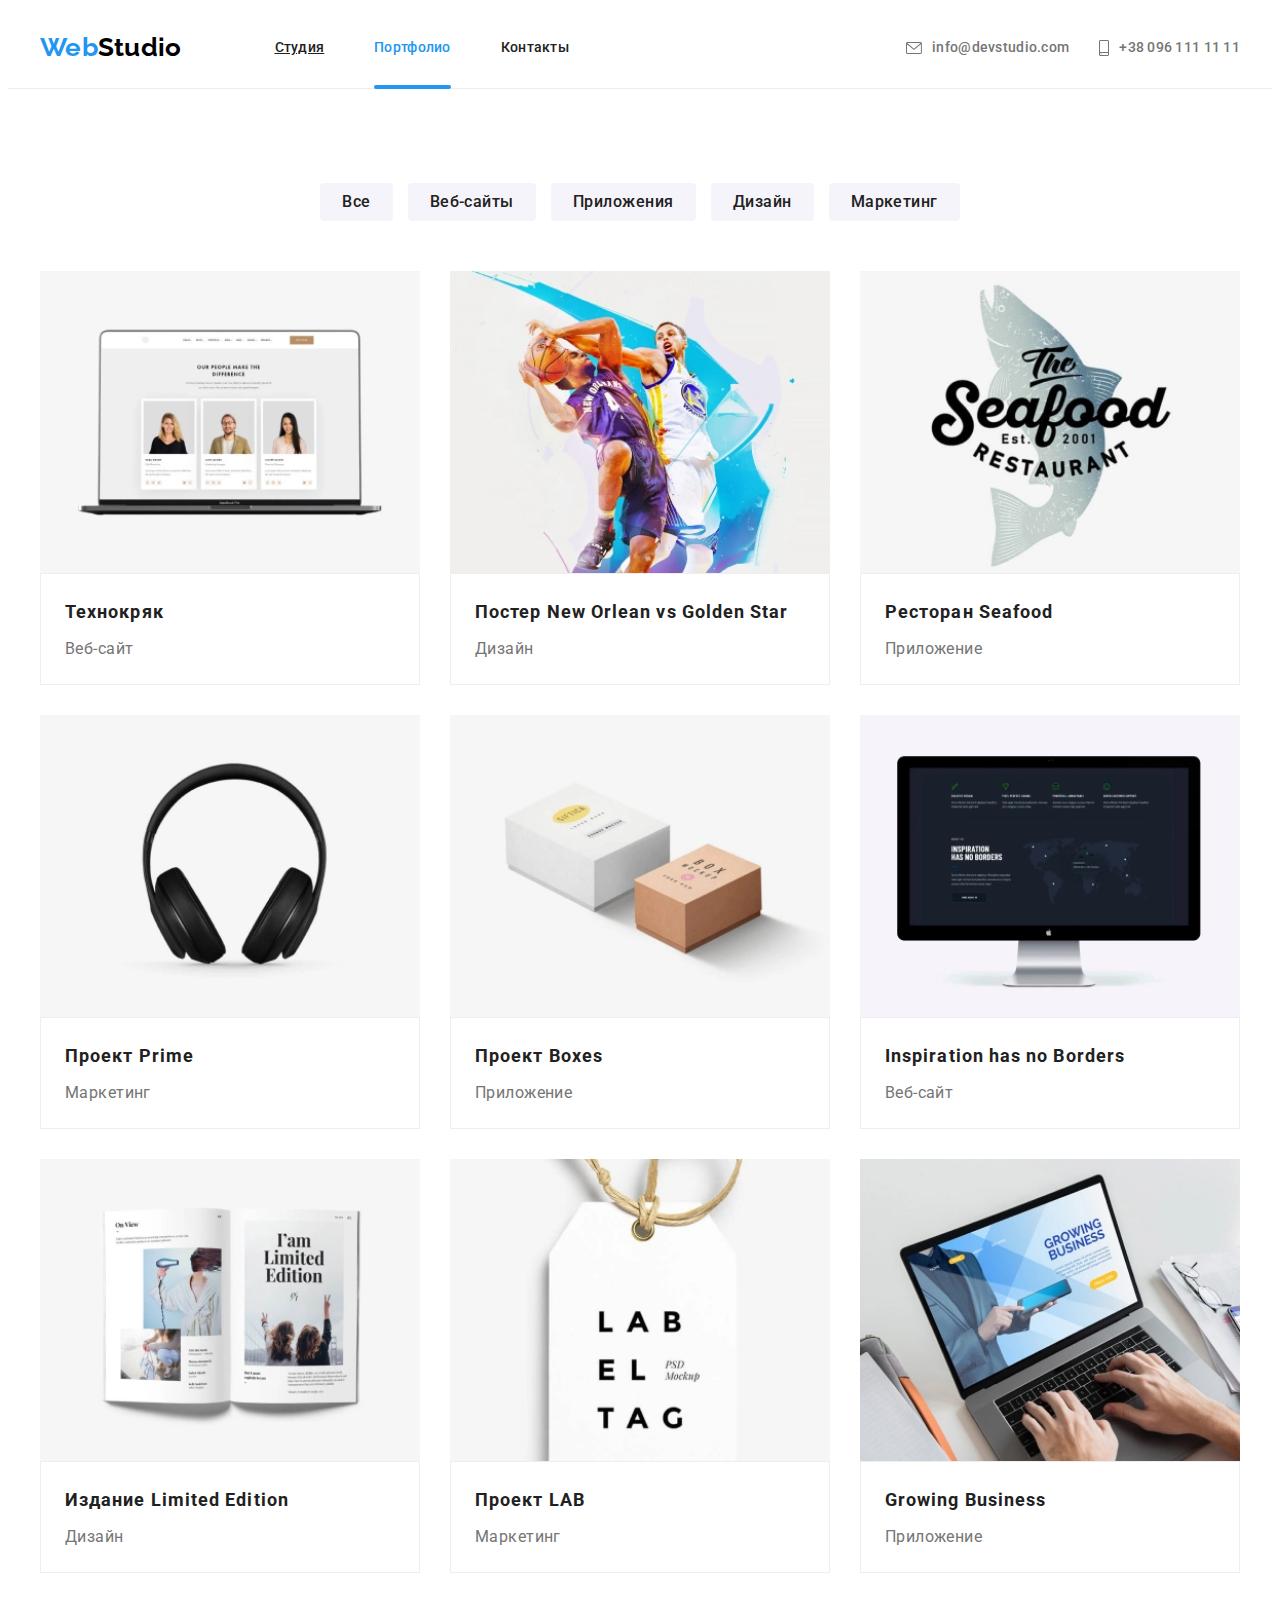
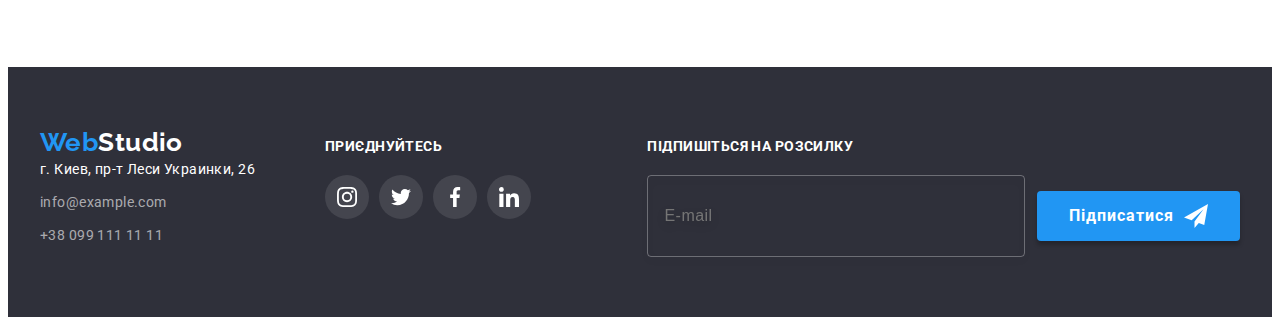
==== commit fb36bfed: "commit" ====
--- a/portfolio.html
+++ b/portfolio.html
@@ -872,190 +872,7 @@
       </div>
 
 
-        <!--<ul class="list card-set portfolio-list">
-          
-          <li class="card-item">
-             <a href="" class="link portfolio-link"> 
-
-              <div class="portfolio-background">
-            <img
-              src="./images/technoquack.jpg"
-              width="370"
-              height="294"
-              alt="веб сайт технокряк"
-            />
-            <div class="overlay">
-              <p class="overlay-text">Ресурс предлагает комплексные предложения с разным уровнем функционала и сервисов. Все это позволит посетителю получить исчерпывающие сведения о компании или частном лице.</p>
-            </div>
-          </div>
-
-            <div class="card-content">
-            <h2 class="card-heading">Технокряк</h2>
-            <p class="card-text">Веб-сайт</p>
-          </div>
-          </a>
-          </li>
-
-          <li class="card-item">
-            <a href="" class="link portfolio-link"> 
-              <div class="portfolio-background">
-            <img
-              src="./images/New-Orlean.jpg"
-              width="370"
-              height="294"
-              alt="дизайн"
-            />
-            <div class="overlay">
-              <p class="overlay-text">Ресурс предлагает комплексные предложения с разным уровнем функционала и сервисов. Все это позволит посетителю получить исчерпывающие сведения о компании или частном лице.</p>
-            </div>
-          </div>
-            <div class="card-content">
-            <h2 class="card-heading">Постер New Orlean vs Golden Star</h2>
-            <p class="card-text">Дизайн</p>
-            </div>
-          </a>
-          </li>
-
-          <li class="card-item">
-            <a href="" class="link portfolio-link">
-              <div class="portfolio-background"> 
-            <img
-              src="./images/Seafood.png"
-              width="370"
-              height="294"
-              alt="приложение"
-            />
-            <div class="overlay">
-              <p class="overlay-text">Ресурс предлагает комплексные предложения с разным уровнем функционала и сервисов. Все это позволит посетителю получить исчерпывающие сведения о компании или частном лице.</p>
-            </div>
-          </div>
-            <div class="card-content">
-            <h2 class="card-heading">Ресторан Seafood</h2>
-            <p class="card-text">Приложение</p>
-          </div>
-          </a>
-          </li>
-
-          <li class="card-item">
-            <a href="" class="link portfolio-link">
-              <div class="portfolio-background">
-            <img
-              src="./images/Prime.jpg"
-              width="370"
-              height="294"
-              alt="проект-маркетинг"
-            />
-            <div class="overlay">
-              <p class="overlay-text">Ресурс предлагает комплексные предложения с разным уровнем функционала и сервисов. Все это позволит посетителю получить исчерпывающие сведения о компании или частном лице.</p>
-            </div>
-          </div>
-            <div class="card-content">
-            <h2 class="card-heading">Проект Prime</h2>
-            <p class="card-text">Маркетинг</p>
-          </div>
-          </a>
-          </li>
-
-          <li class="card-item">
-            <a href="" class="link portfolio-link">
-              <div class="portfolio-background">
-            <img
-              src="./images/Boxes.jpg"
-              width="370"
-              height="294"
-              alt="дизан-проект"
-            />
-            <div class="overlay">
-              <p class="overlay-text">Ресурс предлагает комплексные предложения с разным уровнем функционала и сервисов. Все это позволит посетителю получить исчерпывающие сведения о компании или частном лице.</p>
-            </div>
-          </div>
-            <div class="card-content">
-            <h2 class="card-heading">Проект Boxes</h2>
-            <p class="card-text">Приложение</p>
-          </div>
-          </a>
-          </li>
-
-          <li class="card-item">
-            <a href="" class="link portfolio-link">
-              <div class="portfolio-background">
-            <img
-              src="./images/Inspiration.jpg"
-              width="370"
-              height="294"
-              alt="веб-сайт"
-            />
-            <div class="overlay">
-              <p class="overlay-text">Ресурс предлагает комплексные предложения с разным уровнем функционала и сервисов. Все это позволит посетителю получить исчерпывающие сведения о компании или частном лице.</p>
-            </div>
-          </div>
-            <div class="card-content">
-            <h2 class="card-heading">Inspiration has no Borders</h2>
-            <p class="card-text">Inspiration has no Borders</p>
-          </div>
-          </a>
-          </li>
-
-          <li class="card-item">
-            <a href="" class="link portfolio-link">
-              <div class="portfolio-background">
-            <img
-              src="./images/Limited-Edition.jpg"
-              width="370"
-              height="294"
-              alt="дизайн"
-            />
-            <div class="overlay">
-              <p class="overlay-text">Ресурс предлагает комплексные предложения с разным уровнем функционала и сервисов. Все это позволит посетителю получить исчерпывающие сведения о компании или частном лице.</p>
-            </div>
-          </div>
-            <div class="card-content">
-            <h2 class="card-heading">Издание Limited Edition</h2>
-            <p class="card-text">Дизайн</p>
-          </div>
-          </a>
-          </li>
-
-          <li class="card-item">
-            <a href="" class="link portfolio-link">
-              <div class="portfolio-background">
-            <img
-              src="./images/LAB.jpg"
-              width="370"
-              height="294"
-              alt="маркетинг"
-            />
-            <div class="overlay">
-              <p class="overlay-text">Ресурс предлагает комплексные предложения с разным уровнем функционала и сервисов. Все это позволит посетителю получить исчерпывающие сведения о компании или частном лице.</p>
-            </div>
-          </div>
-            <div class="card-content">
-            <h2 class="card-heading">Проект LAB</h2>
-            <p class="card-text">Маркетинг</p>
-          </div>
-          </a>
-          </li>
-
-          <li class="card-item">
-            <a href="" class="link portfolio-link">
-              <div class="portfolio-background">
-            <img
-              src="./images/Business.jpg"
-              width="370"
-              height="294"
-              alt="бизнес-план"
-            />
-            <div class="overlay">
-              <p class="overlay-text">Ресурс предлагает комплексные предложения с разным уровнем функционала и сервисов. Все это позволит посетителю получить исчерпывающие сведения о компании или частном лице.</p>
-            </div>
-          </div>
-            <div class="card-content">
-            <h2 class="card-heading">Growing Business</h2>
-            <p class="card-text">Приложение</p>
-          </div>
-          </a>
-          </li>
-        </ul>-->
+       
       </div>
       
       </section>
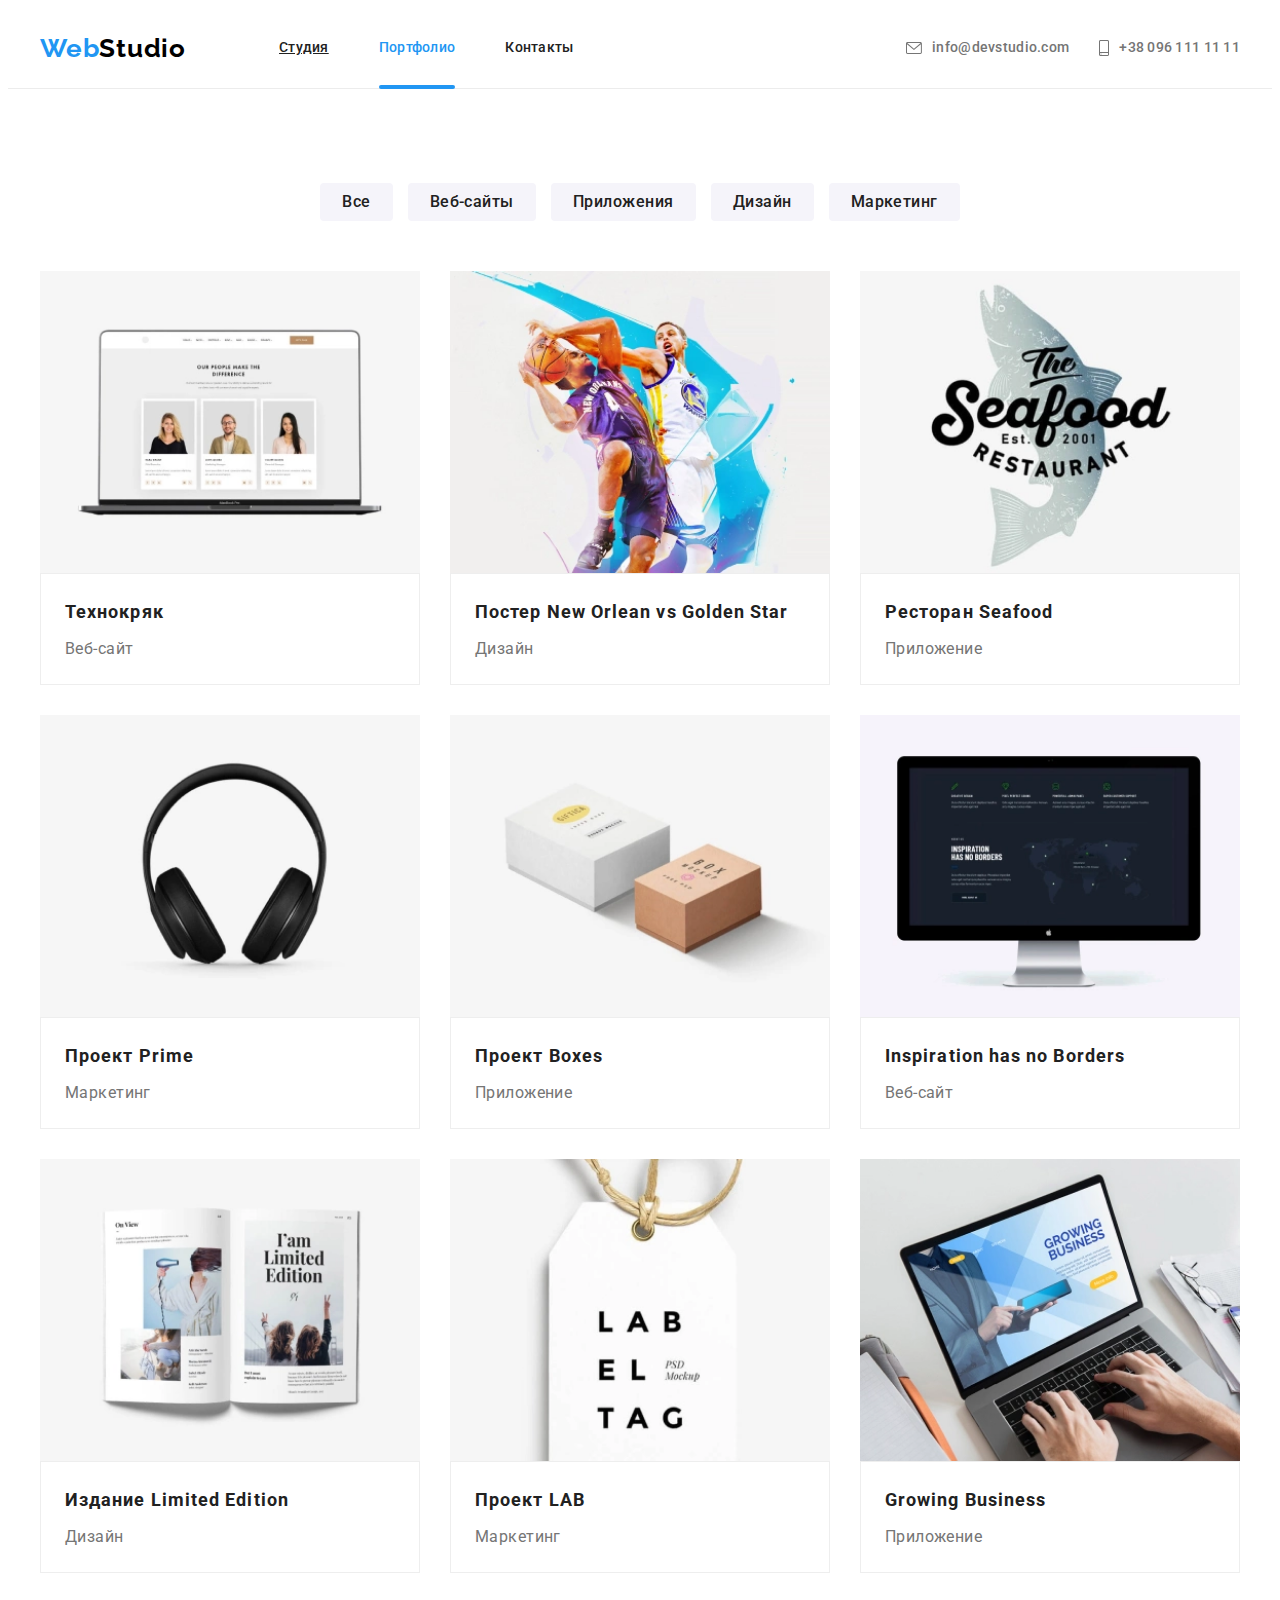
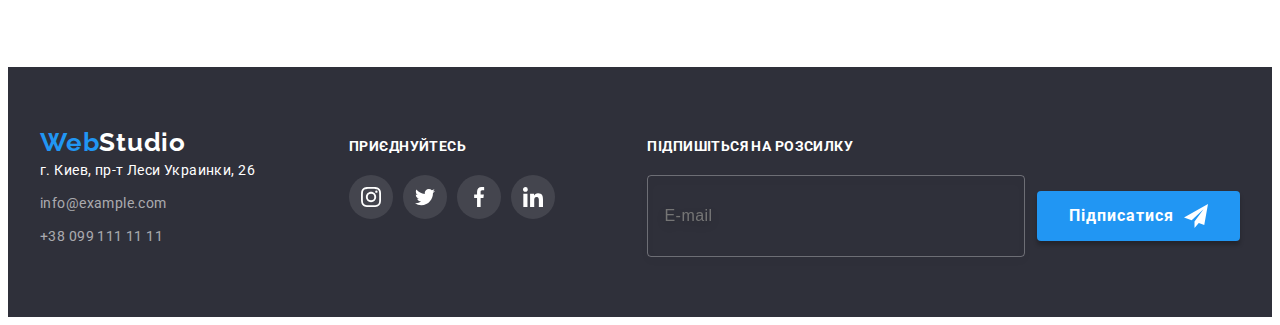
==== commit d6226d6f: "menu" ====
--- a/portfolio.html
+++ b/portfolio.html
@@ -869,10 +869,6 @@
             </a>
           </li>
         </ul>
-      </div>
-
-
-       
       </div>
       
       </section>
@@ -973,5 +969,6 @@
           </ul>
       </div>
       </footer>
+      <script src="./js/menu.js"></script>
   </body>
 </html>
--- a/css/main.min.css
+++ b/css/main.min.css
@@ -1 +1 @@
-:root{--card-item: 1;--card-set-gap: 30px}.visually-hidden{position:absolute;white-space:nowrap;width:1px;height:1px;overflow:hidden;border:0;padding:0;clip:rect(0 0 0 0);-webkit-clip-path:inset(50%);clip-path:inset(50%);margin:-1px}body{color:#757575;font-family:"Roboto",sans-serif;font-style:normal;font-size:14px;letter-spacing:.03em;line-height:1.71}body.modal-open{overflow:hidden}.no-scroll{overflow:hidden}h1,h2,h3,h4,p{margin:0}ul,ol{padding:0;margin:0}img{display:block;max-width:100%;height:auto}.link{text-decoration:none;color:currentColor}.list{list-style:none}.hero-button{min-width:200px;display:-webkit-box;display:-ms-flexbox;display:flex;-webkit-box-pack:center;-ms-flex-pack:center;justify-content:center;-webkit-box-align:center;-ms-flex-align:center;align-items:center;margin:0 auto;cursor:pointer;color:#fff;background-color:#2196f3;font-family:inherit;font-weight:700;font-size:16px;line-height:1.9;letter-spacing:.06em;border-radius:4px;-webkit-box-shadow:0px 4px 4px 0px rgba(0,0,0,.25);box-shadow:0px 4px 4px 0px rgba(0,0,0,.25);border:none;padding:10px 32px;-webkit-transition-property:color,background-color;transition-property:color,background-color;-webkit-transition-duration:250ms;transition-duration:250ms;-webkit-transition-timing-function:cubic-bezier(0.4, 0, 0.2, 1);transition-timing-function:cubic-bezier(0.4, 0, 0.2, 1)}.hero-button:hover,.hero-button:focus{background-color:#188ce8}.card-set{gap:var(--card-set-gap);display:-webkit-box;display:-ms-flexbox;display:flex;-ms-flex-wrap:wrap;flex-wrap:wrap}@media screen and (min-width: 768px){.card-set{--card-item: 2}}@media screen and (min-width: 1200px){.card-set{--card-item: 3}}.card-set__item{-ms-flex-preferred-size:calc((100% - (var(--card-item) - 1)*var(--card-set-gap))/var(--card-item));flex-basis:calc((100% - (var(--card-item) - 1)*var(--card-set-gap))/var(--card-item))}.container{margin-left:auto;margin-right:auto;width:100%;padding-left:15px;padding-right:15px}@media screen and (min-width: 480px){.container{width:480px}}@media screen and (min-width: 768px){.container{width:768px}}@media screen and (min-width: 1200px){.container{width:1200px}}.footer.social-link-icon{fill:#fff}.logo{color:#2196f3;font-family:"Raleway",cursive;font-weight:700;font-size:26px;line-height:1.2;text-decoration:none;display:-webkit-box;display:-ms-flexbox;display:flex}.header .logo{margin-right:93px}.dark-logo{color:#000}.white{color:#fff}.register-checkbox:checked+.register-icon .register-icon-uncheck{opacity:1;-webkit-transition:opacity 500ms ease-out,visibility 500ms ease-out;transition:opacity 500ms ease-out,visibility 500ms ease-out}.register-icon-uncheck{-webkit-transition:fill 250ms cubic-bezier(0.4, 0, 0.2, 1);transition:fill 250ms cubic-bezier(0.4, 0, 0.2, 1)}.register-icon-check{opacity:0;visibility:hidden;-webkit-transition:opacity 500ms ease-out,visibility 500ms ease-out;transition:opacity 500ms ease-out,visibility 500ms ease-out}.register-checkbox:checked+.register-icon .register-icon-check{opacity:1;visibility:visible}.register-checkbox:hover+.register-icon .register-icon-uncheck,.register-checkbox:focus+.register-icon .register-icon-uncheck{fill:#2196f3}.close-btn:hover .modal-btn-icon,.close-btn:focus .modal-btn-icon{fill:#2196f3}.register-form-agreement-link{color:#2196f3}.backdrop.is-hidden{opacity:0;visibility:hidden;pointer-events:none}.backdrop{position:fixed;top:0;left:0;z-index:1000;display:-webkit-box;display:-ms-flexbox;display:flex;-webkit-box-align:center;-ms-flex-align:center;align-items:center;-webkit-box-pack:center;-ms-flex-pack:center;justify-content:center;width:100%;height:100%;background-color:rgba(0,0,0,.2);opacity:1;visibility:visible;pointer-events:initial;-webkit-transition:opacity 500ms ease-out,visibility 500ms ease-out;transition:opacity 500ms ease-out,visibility 500ms ease-out}.modal{position:relative;width:528px;height:581px;padding:40px;background-color:#fff;-webkit-box-shadow:0px 1px 3px rgba(0,0,0,.12),0px 1px 1px rgba(0,0,0,.14),0px 2px 1px rgba(0,0,0,.2);box-shadow:0px 1px 3px rgba(0,0,0,.12),0px 1px 1px rgba(0,0,0,.14),0px 2px 1px rgba(0,0,0,.2);border-radius:4px;-webkit-transition:-webkit-transform 500ms ease-out;transition:-webkit-transform 500ms ease-out;transition:transform 500ms ease-out;transition:transform 500ms ease-out, -webkit-transform 500ms ease-out}.backdrop.is-hidden .modal{-webkit-transform:scale(0);transform:scale(0)}.close-btn{position:absolute;top:8px;right:8px;display:-webkit-box;display:-ms-flexbox;display:flex;-webkit-box-pack:center;-ms-flex-pack:center;justify-content:center;-webkit-box-align:center;-ms-flex-align:center;align-items:center;width:30px;height:30px;padding:0;border-radius:50%;border:1px solid rgba(0,0,0,.1);background-color:rgba(0,0,0,0);cursor:pointer}.backdrop.is-hidden{opacity:0;visibility:hidden;pointer-events:none}.register-form-title{font-weight:700;line-height:1.15;text-align:center;color:#212121;margin-bottom:12px;font-size:20px}.form-label{font-size:12px;line-height:1.1666666667;letter-spacing:.01em;color:#757575;-webkit-box-orient:vertical;-webkit-box-direction:normal;-ms-flex-direction:column;flex-direction:column;gap:4px;margin-bottom:10px;display:-webkit-box;display:-ms-flexbox;display:flex}.form-fild{position:relative}.form-input{height:40px;width:100%;padding-left:42px;border-radius:4px;border:1px solid rgba(33,33,33,.2);outline:none;cursor:pointer;-webkit-transition-property:border;transition-property:border;-webkit-transition-duration:250ms;transition-duration:250ms;-webkit-transition-timing-function:cubic-bezier(0.4, 0, 0.2, 1);transition-timing-function:cubic-bezier(0.4, 0, 0.2, 1)}.form-input:hover,.form-input:focus{border:1px solid #2196f3}.form-input:hover+.form-icon,.form-input:focus+.form-icon{fill:#2196f3}.form-fild:hover input,.form-fild:focus input{border:1px solid #2196f3}.form-fild:focus-within .form-icon,.form-fild:hover .form-icon{fill:#2196f3}.form-icon{position:absolute;top:50%;left:16px;-webkit-transform:translateY(-50%);transform:translateY(-50%);-webkit-transition:fill 250ms cubic-bezier(0.4, 0, 0.2, 1);transition:fill 250ms cubic-bezier(0.4, 0, 0.2, 1)}.test{margin-bottom:20px}.form-fild-comment textarea{resize:none;width:100%;height:120px;border:1px solid rgba(33,33,33,.2);border-radius:4px}.form-fild-comment{display:-webkit-box;display:-ms-flexbox;display:flex;-webkit-box-orient:vertical;-webkit-box-direction:normal;-ms-flex-direction:column;flex-direction:column;text-align:left;-webkit-transition-property:border;transition-property:border;-webkit-transition-duration:250ms;transition-duration:250ms;-webkit-transition-timing-function:cubic-bezier(0.4, 0, 0.2, 1);transition-timing-function:cubic-bezier(0.4, 0, 0.2, 1)}.form-fild-comment:focus .call-back-comment,.form-fild-comment:hover .call-back-comment{border:1px solid #2196f3}.call-back-comment{padding:12px 16px}.form-fild-comment textarea::-webkit-input-placeholder{font-style:normal;font-weight:400;font-size:12px;line-height:1.16;letter-spacing:.01em;color:rgba(117,117,117,.5)}.form-fild-comment textarea::-moz-placeholder{font-style:normal;font-weight:400;font-size:12px;line-height:1.16;letter-spacing:.01em;color:rgba(117,117,117,.5)}.form-fild-comment textarea:-ms-input-placeholder{font-style:normal;font-weight:400;font-size:12px;line-height:1.16;letter-spacing:.01em;color:rgba(117,117,117,.5)}.form-fild-comment textarea::-ms-input-placeholder{font-style:normal;font-weight:400;font-size:12px;line-height:1.16;letter-spacing:.01em;color:rgba(117,117,117,.5)}.form-fild-comment textarea::placeholder{font-style:normal;font-weight:400;font-size:12px;line-height:1.16;letter-spacing:.01em;color:rgba(117,117,117,.5)}.register-form-agreement{display:-webkit-box;display:-ms-flexbox;display:flex;-webkit-box-align:center;-ms-flex-align:center;align-items:center;-webkit-box-pack:center;-ms-flex-pack:center;justify-content:center;gap:8px;margin-bottom:30px;cursor:pointer}.section{padding-top:94px;padding-bottom:94px}.nav{display:-webkit-box;display:-ms-flexbox;display:flex;-webkit-box-align:center;-ms-flex-align:center;align-items:center;color:#212121}.nav__list{display:-webkit-box;display:-ms-flexbox;display:flex;-webkit-box-align:center;-ms-flex-align:center;align-items:center;gap:50px}@media(max-width: 767.98px){.nav__list{display:none}}.nav__link{display:-webkit-box;display:-ms-flexbox;display:flex;color:#212121;padding-top:32px;padding-bottom:32px;-webkit-transition-property:color;transition-property:color;-webkit-transition-duration:250ms;transition-duration:250ms;-webkit-transition-timing-function:cubic-bezier(0.4, 0, 0.2, 1);transition-timing-function:cubic-bezier(0.4, 0, 0.2, 1)}.nav__link:hover,.nav__link:focus{color:#2196f3}.nav__link--active{color:#2196f3;position:relative}.nav__link--active::after{content:"";position:absolute;left:0;bottom:-1px;display:block;width:100%;height:4px;border-radius:2px;background-color:#2196f3}.social-list{display:-webkit-box;display:-ms-flexbox;display:flex;-webkit-box-align:center;-ms-flex-align:center;align-items:center;-webkit-box-pack:center;-ms-flex-pack:center;justify-content:center;gap:10px}.social-link-icon{display:-webkit-box;display:-ms-flexbox;display:flex;-webkit-box-pack:center;-ms-flex-pack:center;justify-content:center;-webkit-box-align:center;-ms-flex-align:center;align-items:center;border-radius:50%;background-color:rgba(255,255,255,.1);width:44px;height:44px;-webkit-transition-property:background-color;transition-property:background-color;-webkit-transition-duration:250ms;transition-duration:250ms;-webkit-transition-timing-function:cubic-bezier(0.4, 0, 0.2, 1);transition-timing-function:cubic-bezier(0.4, 0, 0.2, 1)}.footer .social-icon{fill:#fff}.social-icon{fill:#afb1b8;-webkit-transition-property:fill;transition-property:fill;-webkit-transition-duration:250ms;transition-duration:250ms;-webkit-transition-timing-function:cubic-bezier(0.4, 0, 0.2, 1);transition-timing-function:cubic-bezier(0.4, 0, 0.2, 1)}.social-link-icon:hover .social-icon,.social-link-icon:focus .social-icon{fill:#fff}.social-link-icon:hover,.social-link-icon:focus{background-color:#2196f3}.section-title{font-weight:700;font-size:36px;line-height:1.17;text-align:center;color:#212121;margin-bottom:50px}.footer-social-title{font-style:normal;font-weight:700;font-size:14px;line-height:1.14;letter-spacing:.03em;text-transform:uppercase;color:#fff;margin-bottom:20px}.contact{margin-left:auto}@media(max-width: 767.98px){.contact{display:none}}@media screen and (min-width: 1200px){.contact{display:-webkit-inline-box;display:-ms-inline-flexbox;display:inline-flex}}@media screen and (min-width: 1200px){.contact__item:not(:last-child){margin-right:var(--card-set-gap)}}@media(min-width: 768px)and (max-width: 1199.98px){.contact__item{margin-bottom:10px}}.contact__link{display:-webkit-box;display:-ms-flexbox;display:flex;margin-left:auto;-webkit-transition:color,250ms,cubic-bezier(0.4, 0, 0.2, 1),250ms;transition:color,250ms,cubic-bezier(0.4, 0, 0.2, 1),250ms}@media(max-width: 1199.98px){.contact__link{font-weight:500;font-size:12px;line-height:1.16;letter-spacing:.02em}}@media screen and (min-width: 1200px){.contact__link{padding-top:32px;padding-bottom:32px}}.contact__link:hover,.contact__link:focus{color:#2196f3}.contact__icon{display:block;content:"";-ms-flex-item-align:center;align-self:center;fill:currentColor;margin-right:10px}.mobile-menu{position:fixed;top:0;left:0;width:100%;height:100%;background-color:rgba(0,0,0,.5);z-index:999;opacity:0;visibility:hidden;pointer-events:none;-webkit-transition:opacity 250ms linear,visibility 250ms linear;transition:opacity 250ms linear,visibility 250ms linear}.mobile-menu.is-open{opacity:1;visibility:visible;pointer-events:initial}.mobile-menu .content{height:100%;background-color:#fff;width:70%;-webkit-transform:translateX(-100%);transform:translateX(-100%);-webkit-transition:-webkit-transform 250ms linear 250ms;transition:-webkit-transform 250ms linear 250ms;transition:transform 250ms linear 250ms;transition:transform 250ms linear 250ms, -webkit-transform 250ms linear 250ms}.mobile-menu.is-open .content{-webkit-transform:translateX(0);transform:translateX(0)}.menu-button{display:block;margin-left:auto;padding:0;border:none;background-color:rgba(0,0,0,0);fill:#000;z-index:100;-webkit-transition:color 250ms cubic-bezier(0.4, 0, 0.2, 1);transition:color 250ms cubic-bezier(0.4, 0, 0.2, 1)}.menu-button:hover,.menu-button:focus{color:#2196f3}@media screen and (min-width: 768px){.menu-button{display:none}}.menu-button.is-open{position:fixed;top:0;right:0;-webkit-transform:translate(-50%, 25%);transform:translate(-50%, 25%)}.menu-button__icon{display:block;fill:currentColor}.menu-button .icon-cross{display:none}.menu-button.is-open .icon-cross{position:fixed;display:block}.menu-button.is-open .icon-menu{display:none}.menu-container{position:fixed;width:100%;height:100%;display:-webkit-box;display:-ms-flexbox;display:flex;-webkit-box-orient:vertical;-webkit-box-direction:normal;-ms-flex-direction:column;flex-direction:column;background-color:#fff;overflow:auto;padding:48px 40px;top:0;left:0;-webkit-transform:translateX(100%);transform:translateX(100%);width:100%;z-index:99;-webkit-transition:-webkit-transform 500ms cubic-bezier(0.4, 0, 0.2, 1);transition:-webkit-transform 500ms cubic-bezier(0.4, 0, 0.2, 1);transition:transform 500ms cubic-bezier(0.4, 0, 0.2, 1);transition:transform 500ms cubic-bezier(0.4, 0, 0.2, 1), -webkit-transform 500ms cubic-bezier(0.4, 0, 0.2, 1)}.menu-container.is-open{-webkit-transform:translateX(0);transform:translateX(0)}@media screen and (min-width: 768px){.menu-container{display:none}}.mob-nav{color:#000}.mob-nav__item:not(:last-child){margin-bottom:32px}.mob-nav__link{font-weight:500;font-size:40px;line-height:1.17;letter-spacing:.02em}.mob-nav__link:hover,.mob-nav__link:focus{color:#2196f3}.mob-nav__link--active{color:#2196f3}.mob-contacts{margin-top:auto;margin-bottom:64px}.mob-contacts__item:not(:last-child){margin-bottom:30px}.mob-contacts__link{font-weight:500;font-size:24px;line-height:1.16;letter-spacing:.02em}.mob-contacts__link:hover,.mob-contacts__link:focus{color:#2196f3}.tel{font-size:34px}.mob-socials__list{display:-webkit-box;display:-ms-flexbox;display:flex;-ms-flex-wrap:wrap;flex-wrap:wrap;gap:10px}.mob-socials__item:not(:last-child) .mob-socials__link{display:-webkit-box;display:-ms-flexbox;display:flex;padding-right:10px;border-right:1px solid rgba(33,33,33,.2)}.mob-socials__link{font-weight:500;font-size:18px;line-height:1.22;letter-spacing:.02em;color:#2196f3}.select-list{display:-webkit-box;display:-ms-flexbox;display:flex;-ms-flex-wrap:wrap;flex-wrap:wrap;-webkit-box-pack:left;-ms-flex-pack:left;justify-content:left;gap:8px;margin-bottom:50px;row-gap:8px;-webkit-column-gap:15px;-moz-column-gap:15px;column-gap:15px}@media screen and (min-width: 768px){.select-list{-webkit-box-pack:center;-ms-flex-pack:center;justify-content:center}}.select-list__button{padding:6px 22px;font-family:"Roboto";font-weight:500;font-size:16px;line-height:1.62;text-align:center;letter-spacing:.03em;cursor:pointer;color:#212121;background-color:#f5f4fa;border:none;border-radius:4px;-webkit-transition-property:background-color,color,-webkit-box-shadow;transition-property:background-color,color,-webkit-box-shadow;transition-property:background-color,color,box-shadow;transition-property:background-color,color,box-shadow,-webkit-box-shadow;-webkit-transition-duration:250ms;transition-duration:250ms;-webkit-transition-timing-function:cubic-bezier(0.4, 0, 0.2, 1);transition-timing-function:cubic-bezier(0.4, 0, 0.2, 1)}.select-list__button:hover,.select-list__button:focus{color:#fff;background-color:#2196f3;-webkit-box-shadow:0px 4px 4px 0px rgba(0,0,0,.25);box-shadow:0px 4px 4px 0px rgba(0,0,0,.25)}.header{font-weight:500;line-height:1.14;letter-spacing:.02em;border-bottom:1px solid #ececec}@media(max-width: 767.98px){.header{position:relative}}@media screen and (min-width: 768px){.header__containe{display:-webkit-box;display:-ms-flexbox;display:flex;-webkit-box-align:center;-ms-flex-align:center;align-items:center}}.we-do{padding-top:0}@media(max-width: 1199.98px){.we-do{display:none}}.we-do__list{--card-item: 3}.we-do-list__item{position:relative}.we-do-list__text{position:absolute;z-index:1;bottom:0;left:0;right:0;width:100%;display:-webkit-box;display:-ms-flexbox;display:flex;-webkit-box-align:center;-ms-flex-align:center;align-items:center;-webkit-box-pack:center;-ms-flex-pack:center;justify-content:center;padding:27px;background-color:rgba(47,48,58,.8)}.we-do-list__title{line-height:1.14;font-weight:700;text-align:center;text-transform:uppercase;color:#fff}.about__card-icon{display:-webkit-box;display:-ms-flexbox;display:flex;padding:25px 100px;border-radius:4px;background-color:#f5f4fa;margin-bottom:var(--card-set-gap);-webkit-box-align:center;-ms-flex-align:center;align-items:center;-webkit-box-pack:center;-ms-flex-pack:center;justify-content:center;border:none}.about__list{display:-webkit-box;display:-ms-flexbox;display:flex;-ms-flex-wrap:wrap;flex-wrap:wrap;gap:30px}@media screen and (min-width: 768px){.about__list{--card-item: 2}}@media screen and (min-width: 1200px){.about__list{--card-item: 4}}@media screen and (min-width: 478px){.about__item{width:450px}}@media screen and (min-width: 768px){.about__item{width:354px}}@media screen and (min-width: 1200px){.about__item{width:270px}}.about__title{font-weight:700;font-size:14px;line-height:1.14;text-transform:uppercase;color:#212121;margin-bottom:10px;letter-spacing:.03em}@media(max-width: 767.98px){.about__title{text-align:center}}.about__text{font-weight:400;letter-spacing:.03em;line-height:1.7}.card-item{-ms-flex-preferred-size:calc((100% - (var(--card-item) - 1)*var(--card-set-gap))/var(--card-item));flex-basis:calc((100% - (var(--card-item) - 1)*var(--card-set-gap))/var(--card-item))}.card-text{font-size:16px;line-height:1.88}.card-heading{font-style:normal;font-weight:700;font-size:18px;line-height:2;letter-spacing:.06em;color:#212121;margin-bottom:4px}.card-content{padding:20px 24px;border:1px solid #eee;border-top:none}.clients__list{--card-item: 6}@media screen and (min-width: 478px){.clients__list{--card-item: 2}}@media screen and (min-width: 768px){.clients__list{--card-item: 3}}.clients__link{cursor:pointer;display:-webkit-box;display:-ms-flexbox;display:flex;-webkit-box-pack:center;-ms-flex-pack:center;justify-content:center;-webkit-box-align:center;-ms-flex-align:center;align-items:center;height:92px;padding:16px;border:1px solid #afb1b8;fill:#afb1b8;border-radius:4px;-webkit-transition-property:border,fill;transition-property:border,fill;-webkit-transition-duration:250ms;transition-duration:250ms;-webkit-transition-timing-function:cubic-bezier(0.4, 0, 0.2, 1);transition-timing-function:cubic-bezier(0.4, 0, 0.2, 1)}@media screen and (min-width: 478px){.clients__link{width:210px}}@media screen and (min-width: 768px){.clients__link{width:226px}}@media screen and (min-width: 1200px){.clients__link{width:170px}}.clients__link:hover,.clients__link:focus{border:1px solid #2196f3;fill:#2196f3}.footer{background-color:#2f303a;padding-top:60px;padding-bottom:60px}.footer.social-link-icon{color:#fff;-webkit-transition:background-color 250ms cubic-bezier(0.4, 0, 0.2, 1);transition:background-color 250ms cubic-bezier(0.4, 0, 0.2, 1)}@media(max-width: 767.98px){.footer{text-align:center}}@media screen and (max-width: 767px){.footer__list{display:-webkit-box;display:-ms-flexbox;display:flex;-webkit-box-orient:vertical;-webkit-box-direction:normal;-ms-flex-direction:column;flex-direction:column;gap:60px}}@media(min-width: 768px)and (max-width: 1199.98px){.footer__list{display:-webkit-box;display:-ms-flexbox;display:flex;-ms-flex-wrap:wrap;flex-wrap:wrap;-webkit-box-orient:horizontal;-webkit-box-direction:normal;-ms-flex-direction:row;flex-direction:row;gap:60px;-webkit-box-pack:center;-ms-flex-pack:center;justify-content:center}}@media screen and (min-width: 1200px){.footer__list{display:-webkit-box;display:-ms-flexbox;display:flex;gap:70px;-webkit-box-align:baseline;-ms-flex-align:baseline;align-items:baseline}}@media screen and (min-width: 1200px){.footer__item:last-child{margin-left:auto}}.footer__logo{margin-bottom:20px;display:-webkit-box;display:-ms-flexbox;display:flex}@media(max-width: 1199.98px){.footer__logo{-webkit-box-pack:center;-ms-flex-pack:center;justify-content:center;margin-right:0}}.address{color:rgba(255,255,255,.6);font-style:inherit}.street{font-style:normal;color:#fff}.street:hover,.street:focus{color:#2196f3}@media(min-width: 768px)and (max-width: 1199.98px){.footer-contacts{text-align:center}}.footer-contacts__item:not(:last-child){margin-bottom:9px}.footer-contacts__link{-webkit-transition:color 250ms cubic-bezier(0.4, 0, 0.2, 1);transition:color 250ms cubic-bezier(0.4, 0, 0.2, 1)}.footer-contacts__link:hover,.footer-contacts__link:focus{color:#2196f3}.subscription__follow{display:block;font-style:normal;font-weight:700;font-size:14px;line-height:1.14;letter-spacing:.03em;text-transform:uppercase;color:#fff;margin-bottom:20px}@media(max-width: 1199.98px){.subscription__follow{text-align:center}}.subscribe-form{display:block;-webkit-box-align:center;-ms-flex-align:center;align-items:center}@media screen and (min-width: 1200px){.subscribe-form{display:-webkit-box;display:-ms-flexbox;display:flex}}.subscribe-form__input{height:50px;font-weight:400;font-size:16px;line-height:1.25;-webkit-box-align:center;-ms-flex-align:center;align-items:center;letter-spacing:.03em;color:#fff;padding-top:15px;padding-left:16px;padding-bottom:15px;border:none;border:1px solid rgba(255,255,255,.3);-webkit-filter:drop-shadow(0px 4px 4px rgba(0, 0, 0, 0.15));filter:drop-shadow(0px 4px 4px rgba(0, 0, 0, 0.15));border-radius:4px;background-color:inherit;-webkit-transition:border-color 250ms cubic-bezier(0.4, 0, 0.2, 1);transition:border-color 250ms cubic-bezier(0.4, 0, 0.2, 1);border-radius:4px;transition:border-color 250ms cubic-bezier(0.4, 0, 0.2, 1)}@media screen and (min-width: 480px){.subscribe-form__input{width:100%;margin-bottom:20px}}@media screen and (min-width: 480px){.subscribe-form__input{width:450px;margin-bottom:20px}}@media(min-width: 768px)and (max-width: 1199.98px){.subscribe-form__input{width:450px}}@media screen and (min-width: 1200px){.subscribe-form__input{width:358px;margin-bottom:0;margin-right:12px}}.subscribe-form__input:hover,.subscribe-form__input:focus{border-color:#2196f3}.subscribe-form__icon{display:block;margin-left:10px}.span-subscribe{margin-right:10px}.header{font-weight:500;line-height:1.14;letter-spacing:.02em;border-bottom:1px solid #ececec}@media(max-width: 767.98px){.header{position:relative}}@media screen and (min-width: 768px){.header__containe{display:-webkit-box;display:-ms-flexbox;display:flex;-webkit-box-align:center;-ms-flex-align:center;align-items:center}}.hero{background-color:#2f303a;margin-left:auto;margin-right:auto;background-repeat:no-repeat;background-position:center;background-size:cover;padding-top:118px;padding-bottom:118px;text-align:center}@media screen and (min-width: 1200px){.hero{max-width:1600px;padding-top:200px;padding-bottom:200px;background-image:-webkit-gradient(linear, left top, right top, from(rgba(47, 48, 58, 0.4)), to(rgba(47, 48, 58, 0.4))),url(../images/header-photo.jpg);background-image:linear-gradient(to right, rgba(47, 48, 58, 0.4), rgba(47, 48, 58, 0.4)),url(../images/header-photo.jpg)}}.hero-title{color:#fff;font-weight:900;font-size:44px;text-transform:uppercase;line-height:1.36;text-align:center;letter-spacing:.06em;max-width:696px;margin-left:auto;margin-right:auto;margin-bottom:30px}@media screen and (max-width: 768px){.hero-title{font-size:26px;line-height:1.62}}.cards__link{height:100%;display:-webkit-box;display:-ms-flexbox;display:flex;-webkit-box-orient:vertical;-webkit-box-direction:normal;-ms-flex-direction:column;flex-direction:column;background-color:#fff;-webkit-transition:-webkit-box-shadow 250ms cubic-bezier(0.4, 0, 0.2, 1);transition:-webkit-box-shadow 250ms cubic-bezier(0.4, 0, 0.2, 1);transition:box-shadow 250ms cubic-bezier(0.4, 0, 0.2, 1);transition:box-shadow 250ms cubic-bezier(0.4, 0, 0.2, 1), -webkit-box-shadow 250ms cubic-bezier(0.4, 0, 0.2, 1)}.cards__link:hover,.cards__link:focus{-webkit-box-shadow:0px 1px 1px rgba(0,0,0,.12),0px 4px 4px rgba(0,0,0,.06),1px 4px 6px rgba(0,0,0,.16);box-shadow:0px 1px 1px rgba(0,0,0,.12),0px 4px 4px rgba(0,0,0,.06),1px 4px 6px rgba(0,0,0,.16)}.cards__content{-webkit-box-flex:1;-ms-flex-positive:1;flex-grow:1;padding:20px 24px;border:1px solid #eee}.cards__title{margin-bottom:4px;font-weight:700;font-size:18px;line-height:2;letter-spacing:.06em;color:#212121}.cards__text{font-size:16px;line-height:1.88}.cards__overlay{position:relative;overflow:hidden}.cards__overlayed{position:absolute;width:100%;height:100%;overflow:auto;top:0px;left:0px;padding:77px 24px;color:#fff;font-weight:400;font-size:18px;line-height:1.56;letter-spacing:.03em;background-color:rgba(33,150,243,.9);-webkit-transform:translatey(100%);transform:translatey(100%);opacity:0;-webkit-transition:250ms cubic-bezier(0.4, 0, 0.2, 1);transition:250ms cubic-bezier(0.4, 0, 0.2, 1)}@media screen and (min-width: 768px){.cards__overlayed{padding:49px 24px 77px}}@media screen and (min-width: 1200px){.cards__overlayed{padding:63px 24px}}.cards__link:hover .cards__overlayed,.cards__link:focus .cards__overlayed{-webkit-transform:translatey(0);transform:translatey(0);opacity:1}.team{background-color:#f5f4fa}@media screen and (min-width: 768px){.team__list{--card-item: 2}}@media screen and (min-width: 1200px){.team__list{--card-item: 4}}.team__item{background-color:#fff;border-radius:0px 0px 4px 4px;-webkit-box-shadow:0px 1px 3px rgba(0,0,0,.12),0px 1px 1px rgba(0,0,0,.14),0px 2px 1px rgba(0,0,0,.2);box-shadow:0px 1px 3px rgba(0,0,0,.12),0px 1px 1px rgba(0,0,0,.14),0px 2px 1px rgba(0,0,0,.2)}.team__content{padding:30px}.team__title{font-weight:500;letter-spacing:.03em;color:#000;margin-bottom:10px}.team__title,.team__text{font-size:16px;line-height:1.19;text-align:center;letter-spacing:.03em}.team__text{margin-bottom:16px}/*# sourceMappingURL=main.min.css.map */+:root{--card-item: 1;--card-set-gap: 30px}.visually-hidden{position:absolute;white-space:nowrap;width:1px;height:1px;overflow:hidden;border:0;padding:0;clip:rect(0 0 0 0);-webkit-clip-path:inset(50%);clip-path:inset(50%);margin:-1px}body{color:#757575;font-family:"Roboto",sans-serif;font-style:normal;font-size:14px;letter-spacing:.03em;line-height:1.71}body.modal-open{overflow:hidden}.no-scroll{overflow:hidden}h1,h2,h3,h4,p{margin:0}ul,ol{padding:0;margin:0}img{display:block;max-width:100%;height:auto}.link{text-decoration:none;color:currentColor}.list{list-style:none}.hero-button{min-width:200px;display:-webkit-box;display:-ms-flexbox;display:flex;-webkit-box-pack:center;-ms-flex-pack:center;justify-content:center;-webkit-box-align:center;-ms-flex-align:center;align-items:center;margin:0 auto;cursor:pointer;color:#fff;background-color:#2196f3;font-family:inherit;font-weight:700;font-size:16px;line-height:1.9;letter-spacing:.06em;border-radius:4px;-webkit-box-shadow:0px 4px 4px 0px rgba(0,0,0,.25);box-shadow:0px 4px 4px 0px rgba(0,0,0,.25);border:none;padding:10px 32px;-webkit-transition-property:color,background-color;transition-property:color,background-color;-webkit-transition-duration:250ms;transition-duration:250ms;-webkit-transition-timing-function:cubic-bezier(0.4, 0, 0.2, 1);transition-timing-function:cubic-bezier(0.4, 0, 0.2, 1)}.hero-button:hover,.hero-button:focus{background-color:#188ce8}.card-set{gap:var(--card-set-gap);display:-webkit-box;display:-ms-flexbox;display:flex;-ms-flex-wrap:wrap;flex-wrap:wrap}@media screen and (min-width: 768px){.card-set{--card-item: 2}}@media screen and (min-width: 1200px){.card-set{--card-item: 3}}.card-set__item{-ms-flex-preferred-size:calc((100% - (var(--card-item) - 1)*var(--card-set-gap))/var(--card-item));flex-basis:calc((100% - (var(--card-item) - 1)*var(--card-set-gap))/var(--card-item))}.container{margin-left:auto;margin-right:auto;width:100%;padding-left:15px;padding-right:15px}@media screen and (min-width: 480px){.container{width:480px}}@media screen and (min-width: 768px){.container{width:768px}}@media screen and (min-width: 1200px){.container{width:1200px}}.footer.social-link-icon{fill:#fff}.logo{color:#2196f3;font-family:"Raleway",cursive;font-weight:700;font-size:24px;line-height:1.16;text-decoration:none;letter-spacing:.03em;padding:16px 0px}@media screen and (min-width: 768px){.logo{padding:0;margin-right:88px}}@media screen and (min-width: 1200px){.logo{padding:0;margin-right:93px;font-size:26px;line-height:1.19}}.nav__logo{padding:16px 15px 16px 0px}@media screen and (min-width: 768px){.nav__logo{margin-right:88px}}@media screen and (min-width: 1200px){.nav__logo{margin-right:93px;font-size:26px;line-height:1.19}}.dark-logo{color:#000}.white{color:#fff}.register-checkbox:checked+.register-icon .register-icon-uncheck{opacity:1;-webkit-transition:opacity 500ms ease-out,visibility 500ms ease-out;transition:opacity 500ms ease-out,visibility 500ms ease-out}.register-icon-uncheck{-webkit-transition:fill 250ms cubic-bezier(0.4, 0, 0.2, 1);transition:fill 250ms cubic-bezier(0.4, 0, 0.2, 1)}.register-icon-check{opacity:0;visibility:hidden;-webkit-transition:opacity 500ms ease-out,visibility 500ms ease-out;transition:opacity 500ms ease-out,visibility 500ms ease-out}.register-checkbox:checked+.register-icon .register-icon-check{opacity:1;visibility:visible}.register-checkbox:hover+.register-icon .register-icon-uncheck,.register-checkbox:focus+.register-icon .register-icon-uncheck{fill:#2196f3}.close-btn:hover .modal-btn-icon,.close-btn:focus .modal-btn-icon{fill:#2196f3}.register-form-agreement-link{color:#2196f3}.backdrop.is-hidden{opacity:0;visibility:hidden;pointer-events:none}.backdrop{position:fixed;top:0;left:0;z-index:1000;display:-webkit-box;display:-ms-flexbox;display:flex;-webkit-box-align:center;-ms-flex-align:center;align-items:center;-webkit-box-pack:center;-ms-flex-pack:center;justify-content:center;width:100%;height:100%;background-color:rgba(0,0,0,.2);opacity:1;visibility:visible;pointer-events:initial;-webkit-transition:opacity 500ms ease-out,visibility 500ms ease-out;transition:opacity 500ms ease-out,visibility 500ms ease-out}.modal{position:relative;width:528px;height:581px;padding:40px;background-color:#fff;-webkit-box-shadow:0px 1px 3px rgba(0,0,0,.12),0px 1px 1px rgba(0,0,0,.14),0px 2px 1px rgba(0,0,0,.2);box-shadow:0px 1px 3px rgba(0,0,0,.12),0px 1px 1px rgba(0,0,0,.14),0px 2px 1px rgba(0,0,0,.2);border-radius:4px;-webkit-transition:-webkit-transform 500ms ease-out;transition:-webkit-transform 500ms ease-out;transition:transform 500ms ease-out;transition:transform 500ms ease-out, -webkit-transform 500ms ease-out}@media screen and (min-width: 390px){.modal{width:380px;height:630px}}@media screen and (min-width: 478px){.modal{width:450px;height:609px}}@media screen and (min-width: 768px){.modal{width:450px;height:609px}}@media screen and (min-width: 1200px){.modal{max-width:528px}}.backdrop.is-hidden .modal{-webkit-transform:scale(0);transform:scale(0)}@media screen and (min-width: 478px){.register-form-agreement-text{font-size:12px}}@media screen and (min-width: 768px){.register-form-agreement-text{font-size:12px}}.close-btn{position:absolute;top:8px;right:8px;display:-webkit-box;display:-ms-flexbox;display:flex;-webkit-box-pack:center;-ms-flex-pack:center;justify-content:center;-webkit-box-align:center;-ms-flex-align:center;align-items:center;width:30px;height:30px;padding:0;border-radius:50%;border:1px solid rgba(0,0,0,.1);background-color:rgba(0,0,0,0);cursor:pointer}.backdrop.is-hidden{opacity:0;visibility:hidden;pointer-events:none}.register-form-title{font-weight:700;line-height:1.15;text-align:center;color:#212121;margin-bottom:12px;font-size:20px}.form-label{font-size:12px;line-height:1.1666666667;letter-spacing:.01em;color:#757575;-webkit-box-orient:vertical;-webkit-box-direction:normal;-ms-flex-direction:column;flex-direction:column;gap:4px;margin-bottom:10px;display:-webkit-box;display:-ms-flexbox;display:flex}.form-fild{position:relative}.form-input{height:40px;width:100%;padding-left:42px;border-radius:4px;border:1px solid rgba(33,33,33,.2);outline:none;cursor:pointer;-webkit-transition-property:border;transition-property:border;-webkit-transition-duration:250ms;transition-duration:250ms;-webkit-transition-timing-function:cubic-bezier(0.4, 0, 0.2, 1);transition-timing-function:cubic-bezier(0.4, 0, 0.2, 1)}.form-input:hover,.form-input:focus{border:1px solid #2196f3}.form-input:hover+.form-icon,.form-input:focus+.form-icon{fill:#2196f3}.form-fild:hover input,.form-fild:focus input{border:1px solid #2196f3}.form-fild:focus-within .form-icon,.form-fild:hover .form-icon{fill:#2196f3}.form-icon{position:absolute;top:50%;left:16px;-webkit-transform:translateY(-50%);transform:translateY(-50%);-webkit-transition:fill 250ms cubic-bezier(0.4, 0, 0.2, 1);transition:fill 250ms cubic-bezier(0.4, 0, 0.2, 1)}.test{margin-bottom:20px}.form-fild-comment textarea{resize:none;width:100%;height:120px;border:1px solid rgba(33,33,33,.2);border-radius:4px}.form-fild-comment{display:-webkit-box;display:-ms-flexbox;display:flex;-webkit-box-orient:vertical;-webkit-box-direction:normal;-ms-flex-direction:column;flex-direction:column;text-align:left;-webkit-transition-property:border;transition-property:border;-webkit-transition-duration:250ms;transition-duration:250ms;-webkit-transition-timing-function:cubic-bezier(0.4, 0, 0.2, 1);transition-timing-function:cubic-bezier(0.4, 0, 0.2, 1)}.form-fild-comment:focus .call-back-comment,.form-fild-comment:hover .call-back-comment{border:1px solid #2196f3}.call-back-comment{padding:12px 16px}.form-fild-comment textarea::-webkit-input-placeholder{font-style:normal;font-weight:400;font-size:12px;line-height:1.16;letter-spacing:.01em;color:rgba(117,117,117,.5)}.form-fild-comment textarea::-moz-placeholder{font-style:normal;font-weight:400;font-size:12px;line-height:1.16;letter-spacing:.01em;color:rgba(117,117,117,.5)}.form-fild-comment textarea:-ms-input-placeholder{font-style:normal;font-weight:400;font-size:12px;line-height:1.16;letter-spacing:.01em;color:rgba(117,117,117,.5)}.form-fild-comment textarea::-ms-input-placeholder{font-style:normal;font-weight:400;font-size:12px;line-height:1.16;letter-spacing:.01em;color:rgba(117,117,117,.5)}.form-fild-comment textarea::placeholder{font-style:normal;font-weight:400;font-size:12px;line-height:1.16;letter-spacing:.01em;color:rgba(117,117,117,.5)}.register-form-agreement{display:-webkit-box;display:-ms-flexbox;display:flex;-webkit-box-align:center;-ms-flex-align:center;align-items:center;-webkit-box-pack:center;-ms-flex-pack:center;justify-content:center;gap:8px;margin-bottom:30px;cursor:pointer}.section{padding-top:60px;padding-bottom:60px}@media screen and (min-width: 1200px){.section{padding-top:94px;padding-bottom:94px}}.nav{display:-webkit-box;display:-ms-flexbox;display:flex;-webkit-box-align:center;-ms-flex-align:center;align-items:center;color:#212121}.nav__list{display:-webkit-box;display:-ms-flexbox;display:flex;-webkit-box-align:center;-ms-flex-align:center;align-items:center;gap:50px}@media(max-width: 767.98px){.nav__list{display:none}}.nav__link{display:-webkit-box;display:-ms-flexbox;display:flex;color:#212121;padding-top:32px;padding-bottom:32px;-webkit-transition-property:color;transition-property:color;-webkit-transition-duration:250ms;transition-duration:250ms;-webkit-transition-timing-function:cubic-bezier(0.4, 0, 0.2, 1);transition-timing-function:cubic-bezier(0.4, 0, 0.2, 1)}.nav__link:hover,.nav__link:focus{color:#2196f3}.nav__link--active{color:#2196f3;position:relative}.nav__link--active::after{content:"";position:absolute;left:0;bottom:-1px;display:block;width:100%;height:4px;border-radius:2px;background-color:#2196f3}.social-list{display:-webkit-box;display:-ms-flexbox;display:flex;-webkit-box-align:center;-ms-flex-align:center;align-items:center;-webkit-box-pack:center;-ms-flex-pack:center;justify-content:center;gap:10px}.social-link-icon{display:-webkit-box;display:-ms-flexbox;display:flex;-webkit-box-pack:center;-ms-flex-pack:center;justify-content:center;-webkit-box-align:center;-ms-flex-align:center;align-items:center;border-radius:50%;background-color:rgba(255,255,255,.1);width:44px;height:44px;-webkit-transition-property:background-color;transition-property:background-color;-webkit-transition-duration:250ms;transition-duration:250ms;-webkit-transition-timing-function:cubic-bezier(0.4, 0, 0.2, 1);transition-timing-function:cubic-bezier(0.4, 0, 0.2, 1)}.footer .social-icon{fill:#fff}.social-icon{fill:#afb1b8;-webkit-transition-property:fill;transition-property:fill;-webkit-transition-duration:250ms;transition-duration:250ms;-webkit-transition-timing-function:cubic-bezier(0.4, 0, 0.2, 1);transition-timing-function:cubic-bezier(0.4, 0, 0.2, 1)}.social-link-icon:hover .social-icon,.social-link-icon:focus .social-icon{fill:#fff}.social-link-icon:hover,.social-link-icon:focus{background-color:#2196f3}.section-title{font-weight:700;font-size:36px;line-height:1.17;text-align:center;color:#212121;margin-bottom:50px}.footer-social-title{font-style:normal;font-weight:700;font-size:14px;line-height:1.14;letter-spacing:.03em;text-transform:uppercase;color:#fff;margin-bottom:20px}.contact{margin-left:auto}@media(max-width: 767.98px){.contact{display:none}}@media screen and (min-width: 1200px){.contact{display:-webkit-inline-box;display:-ms-inline-flexbox;display:inline-flex}}@media screen and (min-width: 1200px){.contact__item:not(:last-child){margin-right:var(--card-set-gap)}}@media(min-width: 768px)and (max-width: 1199.98px){.contact__item{margin-bottom:10px}}.contact__link{display:-webkit-box;display:-ms-flexbox;display:flex;margin-left:auto;-webkit-transition:color,250ms,cubic-bezier(0.4, 0, 0.2, 1),250ms;transition:color,250ms,cubic-bezier(0.4, 0, 0.2, 1),250ms}@media(max-width: 1199.98px){.contact__link{font-weight:500;font-size:12px;line-height:1.16;letter-spacing:.02em}}@media screen and (min-width: 1200px){.contact__link{padding-top:32px;padding-bottom:32px}}.contact__link:hover,.contact__link:focus{color:#2196f3}.contact__icon{display:block;content:"";-ms-flex-item-align:center;align-self:center;fill:currentColor;margin-right:10px}.mobile-menu{position:fixed;top:0;left:0;width:100%;height:100%;background-color:rgba(0,0,0,.5);z-index:999;opacity:0;visibility:hidden;pointer-events:none;-webkit-transition:opacity 250ms linear,visibility 250ms linear;transition:opacity 250ms linear,visibility 250ms linear}.mobile-menu.is-open{opacity:1;visibility:visible;pointer-events:initial}.mobile-menu .content{height:100%;background-color:#fff;width:70%;-webkit-transform:translateX(-100%);transform:translateX(-100%);-webkit-transition:-webkit-transform 250ms linear 250ms;transition:-webkit-transform 250ms linear 250ms;transition:transform 250ms linear 250ms;transition:transform 250ms linear 250ms, -webkit-transform 250ms linear 250ms}.mobile-menu.is-open .content{-webkit-transform:translateX(0);transform:translateX(0)}.menu-button{display:block;margin-left:auto;padding:0;border:none;background-color:rgba(0,0,0,0);fill:#000;z-index:100;-webkit-transition:color 250ms cubic-bezier(0.4, 0, 0.2, 1);transition:color 250ms cubic-bezier(0.4, 0, 0.2, 1)}.menu-button:hover,.menu-button:focus{color:#2196f3}@media screen and (min-width: 768px){.menu-button{display:none}}.menu-button.is-open{position:fixed;top:0;right:0;-webkit-transform:translate(-50%, 25%);transform:translate(-50%, 25%)}.menu-button__icon{display:block;fill:currentColor}.menu-button .icon-cross{display:none}.menu-button.is-open .icon-cross{position:fixed;display:block}.menu-button.is-open .icon-menu{display:none}.menu-container{position:fixed;gap:64px;height:100%;overflow:auto;display:-webkit-box;display:-ms-flexbox;display:flex;-webkit-box-orient:vertical;-webkit-box-direction:normal;-ms-flex-direction:column;flex-direction:column;background-color:#fff;overflow:auto;padding:48px 40px;top:0;left:0;-webkit-transform:translateX(100%);transform:translateX(100%);width:100%;z-index:99;-webkit-transition:-webkit-transform 500ms cubic-bezier(0.4, 0, 0.2, 1);transition:-webkit-transform 500ms cubic-bezier(0.4, 0, 0.2, 1);transition:transform 500ms cubic-bezier(0.4, 0, 0.2, 1);transition:transform 500ms cubic-bezier(0.4, 0, 0.2, 1), -webkit-transform 500ms cubic-bezier(0.4, 0, 0.2, 1)}.menu-container.is-open{-webkit-transform:translateX(0);transform:translateX(0)}@media screen and (min-width: 768px){.menu-container{display:none}}.mob-nav{color:#000;margin-bottom:auto}.mob-nav__item:not(:last-child){margin-bottom:32px}.mob-nav__link{font-weight:500;font-size:40px;line-height:1.17;letter-spacing:.02em}.mob-nav__link:hover,.mob-nav__link:focus{color:#2196f3}.mob-nav__link--active{color:#2196f3}.mob-contacts__item:not(:last-child){margin-bottom:30px}.mob-contacts__link{font-weight:500;font-size:24px;line-height:1.16;letter-spacing:.02em}.mob-contacts__link:hover,.mob-contacts__link:focus{color:#2196f3}.tel{font-size:34px}.mob-socials__list{display:-webkit-box;display:-ms-flexbox;display:flex;-ms-flex-wrap:wrap;flex-wrap:wrap;gap:10px}.mob-socials__item:not(:last-child) .mob-socials__link{display:-webkit-box;display:-ms-flexbox;display:flex;padding-right:10px;border-right:1px solid rgba(33,33,33,.2)}.mob-socials__link{font-weight:500;font-size:18px;line-height:1.22;letter-spacing:.02em;color:#2196f3}.select-list{display:-webkit-box;display:-ms-flexbox;display:flex;-ms-flex-wrap:wrap;flex-wrap:wrap;-webkit-box-pack:left;-ms-flex-pack:left;justify-content:left;gap:8px;margin-bottom:50px;row-gap:8px;-webkit-column-gap:15px;-moz-column-gap:15px;column-gap:15px}@media screen and (min-width: 768px){.select-list{-webkit-box-pack:center;-ms-flex-pack:center;justify-content:center}}.select-list__button{padding:6px 22px;font-family:"Roboto";font-weight:500;font-size:16px;line-height:1.62;text-align:center;letter-spacing:.03em;cursor:pointer;color:#212121;background-color:#f5f4fa;border:none;border-radius:4px;-webkit-transition-property:background-color,color,-webkit-box-shadow;transition-property:background-color,color,-webkit-box-shadow;transition-property:background-color,color,box-shadow;transition-property:background-color,color,box-shadow,-webkit-box-shadow;-webkit-transition-duration:250ms;transition-duration:250ms;-webkit-transition-timing-function:cubic-bezier(0.4, 0, 0.2, 1);transition-timing-function:cubic-bezier(0.4, 0, 0.2, 1)}.select-list__button:hover,.select-list__button:focus{color:#fff;background-color:#2196f3;-webkit-box-shadow:0px 4px 4px 0px rgba(0,0,0,.25);box-shadow:0px 4px 4px 0px rgba(0,0,0,.25)}.header{font-weight:500;line-height:1.14;letter-spacing:.02em;border-bottom:1px solid #ececec}@media(max-width: 767.98px){.header{position:relative}}@media screen and (min-width: 768px){.header__containe{display:-webkit-box;display:-ms-flexbox;display:flex;-webkit-box-align:center;-ms-flex-align:center;align-items:center}}.we-do{padding-top:0}@media(max-width: 1199.98px){.we-do{display:none}}.we-do__list{--card-item: 3}.we-do-list__item{position:relative}.we-do-list__text{position:absolute;z-index:1;bottom:0;left:0;right:0;width:100%;display:-webkit-box;display:-ms-flexbox;display:flex;-webkit-box-align:center;-ms-flex-align:center;align-items:center;-webkit-box-pack:center;-ms-flex-pack:center;justify-content:center;padding:27px;background-color:rgba(47,48,58,.8)}.we-do-list__title{line-height:1.14;font-weight:700;text-align:center;text-transform:uppercase;color:#fff}.about__card-icon{display:-webkit-box;display:-ms-flexbox;display:flex;padding:25px 100px;border-radius:4px;background-color:#f5f4fa;margin-bottom:var(--card-set-gap);-webkit-box-align:center;-ms-flex-align:center;align-items:center;-webkit-box-pack:center;-ms-flex-pack:center;justify-content:center;border:none}.about__list{display:-webkit-box;display:-ms-flexbox;display:flex;-ms-flex-wrap:wrap;flex-wrap:wrap;gap:30px}@media screen and (min-width: 768px){.about__list{--card-item: 2}}@media screen and (min-width: 1200px){.about__list{--card-item: 4}}@media screen and (min-width: 478px){.about__item{width:450px}}@media screen and (min-width: 768px){.about__item{width:354px}}@media screen and (min-width: 1200px){.about__item{width:270px}}.about__title{font-weight:700;font-size:14px;line-height:1.14;text-transform:uppercase;color:#212121;margin-bottom:10px;letter-spacing:.03em}@media(max-width: 767.98px){.about__title{text-align:center}}.about__text{font-weight:400;letter-spacing:.03em;line-height:1.7}.card-item{-ms-flex-preferred-size:calc((100% - (var(--card-item) - 1)*var(--card-set-gap))/var(--card-item));flex-basis:calc((100% - (var(--card-item) - 1)*var(--card-set-gap))/var(--card-item))}.card-text{font-size:16px;line-height:1.88}.card-heading{font-style:normal;font-weight:700;font-size:18px;line-height:2;letter-spacing:.06em;color:#212121;margin-bottom:4px}.card-content{padding:20px 24px;border:1px solid #eee;border-top:none}.clients__list{--card-item: 6}@media screen and (min-width: 478px){.clients__list{--card-item: 2}}@media screen and (min-width: 768px){.clients__list{--card-item: 3}}.clients__link{cursor:pointer;display:-webkit-box;display:-ms-flexbox;display:flex;-webkit-box-pack:center;-ms-flex-pack:center;justify-content:center;-webkit-box-align:center;-ms-flex-align:center;align-items:center;height:92px;padding:16px;border:1px solid #afb1b8;fill:#afb1b8;border-radius:4px;-webkit-transition-property:border,fill;transition-property:border,fill;-webkit-transition-duration:250ms;transition-duration:250ms;-webkit-transition-timing-function:cubic-bezier(0.4, 0, 0.2, 1);transition-timing-function:cubic-bezier(0.4, 0, 0.2, 1)}@media screen and (min-width: 478px){.clients__link{width:210px}}@media screen and (min-width: 768px){.clients__link{width:226px}}@media screen and (min-width: 1200px){.clients__link{width:170px}}.clients__link:hover,.clients__link:focus{border:1px solid #2196f3;fill:#2196f3}.footer{background-color:#2f303a;padding-top:60px;padding-bottom:60px}.footer.social-link-icon{color:#fff;-webkit-transition:background-color 250ms cubic-bezier(0.4, 0, 0.2, 1);transition:background-color 250ms cubic-bezier(0.4, 0, 0.2, 1)}@media(max-width: 767.98px){.footer{text-align:center}}@media screen and (max-width: 767px){.footer__list{display:-webkit-box;display:-ms-flexbox;display:flex;-webkit-box-orient:vertical;-webkit-box-direction:normal;-ms-flex-direction:column;flex-direction:column;gap:60px}}@media(min-width: 768px)and (max-width: 1199.98px){.footer__list{display:-webkit-box;display:-ms-flexbox;display:flex;-ms-flex-wrap:wrap;flex-wrap:wrap;-webkit-box-orient:horizontal;-webkit-box-direction:normal;-ms-flex-direction:row;flex-direction:row;gap:60px;-webkit-box-pack:center;-ms-flex-pack:center;justify-content:center}}@media screen and (min-width: 1200px){.footer__list{display:-webkit-box;display:-ms-flexbox;display:flex;gap:70px;-webkit-box-align:baseline;-ms-flex-align:baseline;align-items:baseline}}@media screen and (min-width: 1200px){.footer__item:last-child{margin-left:auto}}.footer__logo{margin-bottom:20px;display:-webkit-box;display:-ms-flexbox;display:flex}@media(max-width: 1199.98px){.footer__logo{-webkit-box-pack:center;-ms-flex-pack:center;justify-content:center;margin-right:0}}.address{color:rgba(255,255,255,.6);font-style:inherit}.street{font-style:normal;color:#fff}.street:hover,.street:focus{color:#2196f3}@media(min-width: 768px)and (max-width: 1199.98px){.footer-contacts{text-align:center}}.footer-contacts__item:not(:last-child){margin-bottom:9px}.footer-contacts__link{-webkit-transition:color 250ms cubic-bezier(0.4, 0, 0.2, 1);transition:color 250ms cubic-bezier(0.4, 0, 0.2, 1)}.footer-contacts__link:hover,.footer-contacts__link:focus{color:#2196f3}.subscription__follow{display:block;font-style:normal;font-weight:700;font-size:14px;line-height:1.14;letter-spacing:.03em;text-transform:uppercase;color:#fff;margin-bottom:20px}@media(max-width: 1199.98px){.subscription__follow{text-align:center}}.subscribe-form{display:block;-webkit-box-align:center;-ms-flex-align:center;align-items:center}@media screen and (min-width: 1200px){.subscribe-form{display:-webkit-box;display:-ms-flexbox;display:flex}}.subscribe-form__input{height:50px;font-weight:400;font-size:16px;line-height:1.25;-webkit-box-align:center;-ms-flex-align:center;align-items:center;letter-spacing:.03em;height:50px;width:100%;margin-bottom:20px;padding-top:15px;padding-left:16px;padding-bottom:15px;color:#fff;border:1px solid rgba(255,255,255,.3);-webkit-filter:drop-shadow(0px 4px 4px rgba(0, 0, 0, 0.15));filter:drop-shadow(0px 4px 4px rgba(0, 0, 0, 0.15));background-color:inherit;border-radius:4px;-webkit-transition:border-color 250ms cubic-bezier(0.4, 0, 0.2, 1);transition:border-color 250ms cubic-bezier(0.4, 0, 0.2, 1)}@media screen and (min-width: 480px){.subscribe-form__input{width:100%;margin-bottom:20px}}@media screen and (min-width: 480px){.subscribe-form__input{width:450px;margin-bottom:20px}}@media(min-width: 768px)and (max-width: 1199.98px){.subscribe-form__input{width:450px}}@media screen and (min-width: 1200px){.subscribe-form__input{width:358px;margin-bottom:0;margin-right:12px}}.subscribe-form__input:hover,.subscribe-form__input:focus{border-color:#2196f3}.subscribe-form__icon{display:block;margin-left:10px}.span-subscribe{margin-right:10px}.header{font-weight:500;line-height:1.14;letter-spacing:.02em;border-bottom:1px solid #ececec}@media(max-width: 767.98px){.header{position:relative}}@media screen and (min-width: 768px){.header__containe{display:-webkit-box;display:-ms-flexbox;display:flex;-webkit-box-align:center;-ms-flex-align:center;align-items:center}}.hero{background-color:#2f303a;margin-left:auto;margin-right:auto;background-repeat:no-repeat;background-position:center;background-size:cover;padding-top:118px;padding-bottom:118px;text-align:center}@media screen and (min-width: 320px){.hero{background-image:-webkit-gradient(linear, left top, right top, from(rgba(47, 48, 58, 0.4)), to(rgba(47, 48, 58, 0.4))),url(../images/hero/hero-480.jpg);background-image:linear-gradient(to right, rgba(47, 48, 58, 0.4), rgba(47, 48, 58, 0.4)),url(../images/hero/hero-480.jpg)}}@media screen and (min-width: 320px)and (min-device-pixel-ratio: 2),screen and (min-width: 320px)and (-webkit-min-device-pixel-ratio: 2),screen and (min-width: 320px)and (min-resolution: 192dpi),screen and (min-width: 320px)and (min-resolution: 2dppx){.hero{background-image:-webkit-gradient(linear, left top, right top, from(rgba(47, 48, 58, 0.4)), to(rgba(47, 48, 58, 0.4))),url(../images/hero/hero-960.jpg);background-image:linear-gradient(to right, rgba(47, 48, 58, 0.4), rgba(47, 48, 58, 0.4)),url(../images/hero/hero-960.jpg)}}@media screen and (min-width: 768px){.hero{background-image:-webkit-gradient(linear, left top, right top, from(rgba(47, 48, 58, 0.4)), to(rgba(47, 48, 58, 0.4))),url(../images/hero/hero-768.jpg);background-image:linear-gradient(to right, rgba(47, 48, 58, 0.4), rgba(47, 48, 58, 0.4)),url(../images/hero/hero-768.jpg)}}@media screen and (min-width: 768px)and (min-device-pixel-ratio: 2),screen and (min-width: 768px)and (-webkit-min-device-pixel-ratio: 2),screen and (min-width: 768px)and (min-resolution: 192dpi),screen and (min-width: 768px)and (min-resolution: 2dppx){.hero{background-image:-webkit-gradient(linear, left top, right top, from(rgba(47, 48, 58, 0.4)), to(rgba(47, 48, 58, 0.4))),url(../images/hero/hero-1536.jpg);background-image:linear-gradient(to right, rgba(47, 48, 58, 0.4), rgba(47, 48, 58, 0.4)),url(../images/hero/hero-1536.jpg)}}@media screen and (min-width: 1200px){.hero{max-width:1600px;padding-top:200px;padding-bottom:200px;background-image:-webkit-gradient(linear, left top, right top, from(rgba(47, 48, 58, 0.4)), to(rgba(47, 48, 58, 0.4))),url(../images/hero/hero-1600.jpg);background-image:linear-gradient(to right, rgba(47, 48, 58, 0.4), rgba(47, 48, 58, 0.4)),url(../images/hero/hero-1600.jpg)}}@media screen and (min-width: 1200px)and (min-device-pixel-ratio: 2),screen and (min-width: 1200px)and (-webkit-min-device-pixel-ratio: 2),screen and (min-width: 1200px)and (min-resolution: 192dpi),screen and (min-width: 1200px)and (min-resolution: 2dppx){.hero{background-image:-webkit-gradient(linear, left top, right top, from(rgba(47, 48, 58, 0.4)), to(rgba(47, 48, 58, 0.4))),url(../images/hero/hero-3200.jpg);background-image:linear-gradient(to right, rgba(47, 48, 58, 0.4), rgba(47, 48, 58, 0.4)),url(../images/hero/hero-3200.jpg)}}.hero-title{color:#fff;font-weight:900;font-size:44px;text-transform:uppercase;line-height:1.36;text-align:center;letter-spacing:.06em;max-width:696px;margin-left:auto;margin-right:auto;margin-bottom:30px}@media screen and (max-width: 768px){.hero-title{font-size:26px;line-height:1.62}}.cards__link{height:100%;display:-webkit-box;display:-ms-flexbox;display:flex;-webkit-box-orient:vertical;-webkit-box-direction:normal;-ms-flex-direction:column;flex-direction:column;background-color:#fff;-webkit-transition:-webkit-box-shadow 250ms cubic-bezier(0.4, 0, 0.2, 1);transition:-webkit-box-shadow 250ms cubic-bezier(0.4, 0, 0.2, 1);transition:box-shadow 250ms cubic-bezier(0.4, 0, 0.2, 1);transition:box-shadow 250ms cubic-bezier(0.4, 0, 0.2, 1), -webkit-box-shadow 250ms cubic-bezier(0.4, 0, 0.2, 1)}.cards__link:hover,.cards__link:focus{-webkit-box-shadow:0px 1px 1px rgba(0,0,0,.12),0px 4px 4px rgba(0,0,0,.06),1px 4px 6px rgba(0,0,0,.16);box-shadow:0px 1px 1px rgba(0,0,0,.12),0px 4px 4px rgba(0,0,0,.06),1px 4px 6px rgba(0,0,0,.16)}.cards__content{-webkit-box-flex:1;-ms-flex-positive:1;flex-grow:1;padding:20px 24px;border:1px solid #eee}.cards__title{margin-bottom:4px;font-weight:700;font-size:18px;line-height:2;letter-spacing:.06em;color:#212121}.cards__text{font-size:16px;line-height:1.88}.cards__overlay{position:relative;overflow:hidden}.cards__overlayed{position:absolute;width:100%;height:100%;overflow:auto;top:0px;left:0px;padding:77px 24px;color:#fff;font-weight:400;font-size:18px;line-height:1.56;letter-spacing:.03em;background-color:rgba(33,150,243,.9);-webkit-transform:translatey(100%);transform:translatey(100%);opacity:0;-webkit-transition:250ms cubic-bezier(0.4, 0, 0.2, 1);transition:250ms cubic-bezier(0.4, 0, 0.2, 1)}@media screen and (min-width: 768px){.cards__overlayed{padding:49px 24px 77px}}@media screen and (min-width: 1200px){.cards__overlayed{padding:63px 24px}}.cards__link:hover .cards__overlayed,.cards__link:focus .cards__overlayed{-webkit-transform:translatey(0);transform:translatey(0);opacity:1}.team{background-color:#f5f4fa}@media screen and (max-width: 767px){.team__list{--card-item: 2}}@media screen and (min-width: 1200px){.team__list{--card-item: 4}}.team__item img{width:100%}.team__item{background-color:#fff;border-radius:0px 0px 4px 4px;-webkit-box-shadow:0px 1px 3px rgba(0,0,0,.12),0px 1px 1px rgba(0,0,0,.14),0px 2px 1px rgba(0,0,0,.2);box-shadow:0px 1px 3px rgba(0,0,0,.12),0px 1px 1px rgba(0,0,0,.14),0px 2px 1px rgba(0,0,0,.2)}.team__content{padding:30px}.team__title{font-weight:500;letter-spacing:.03em;color:#000;margin-bottom:10px}.team__title,.team__text{font-size:16px;line-height:1.19;text-align:center;letter-spacing:.03em}.team__text{margin-bottom:16px}/*# sourceMappingURL=main.min.css.map */